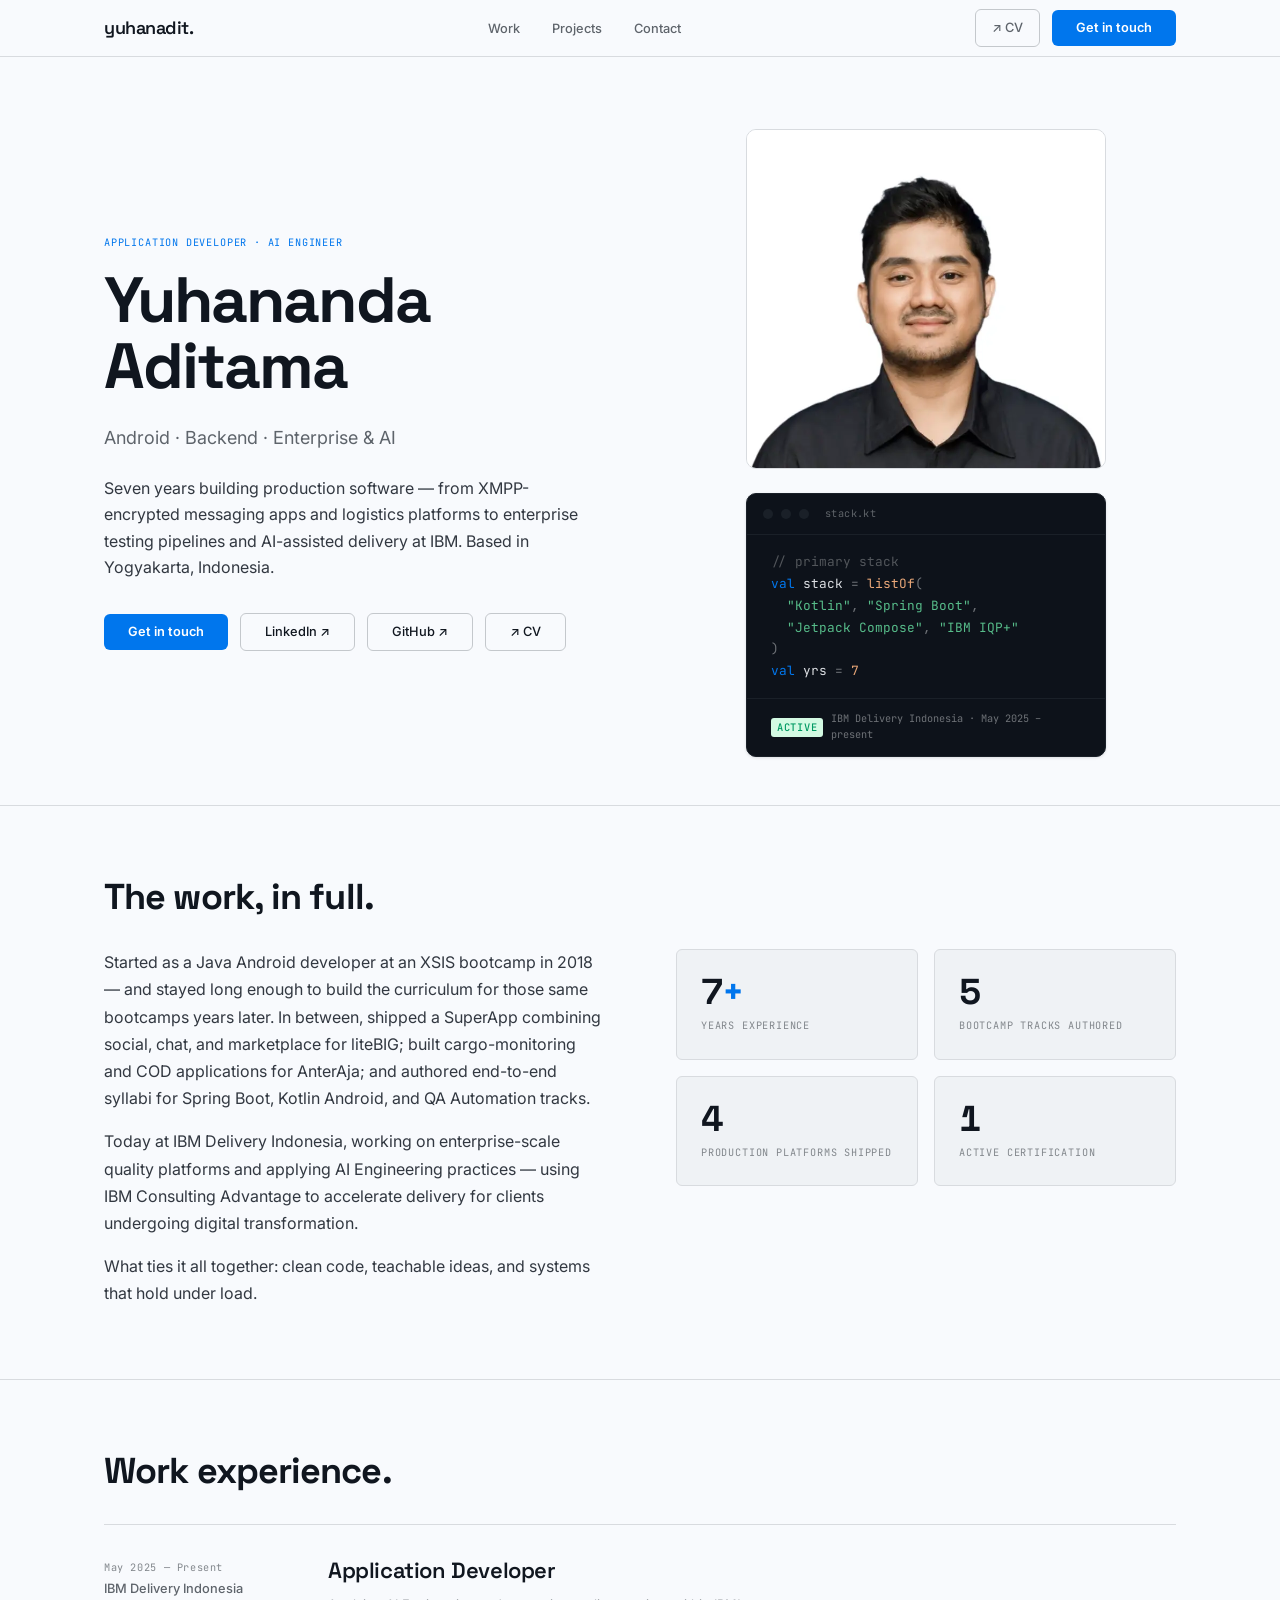
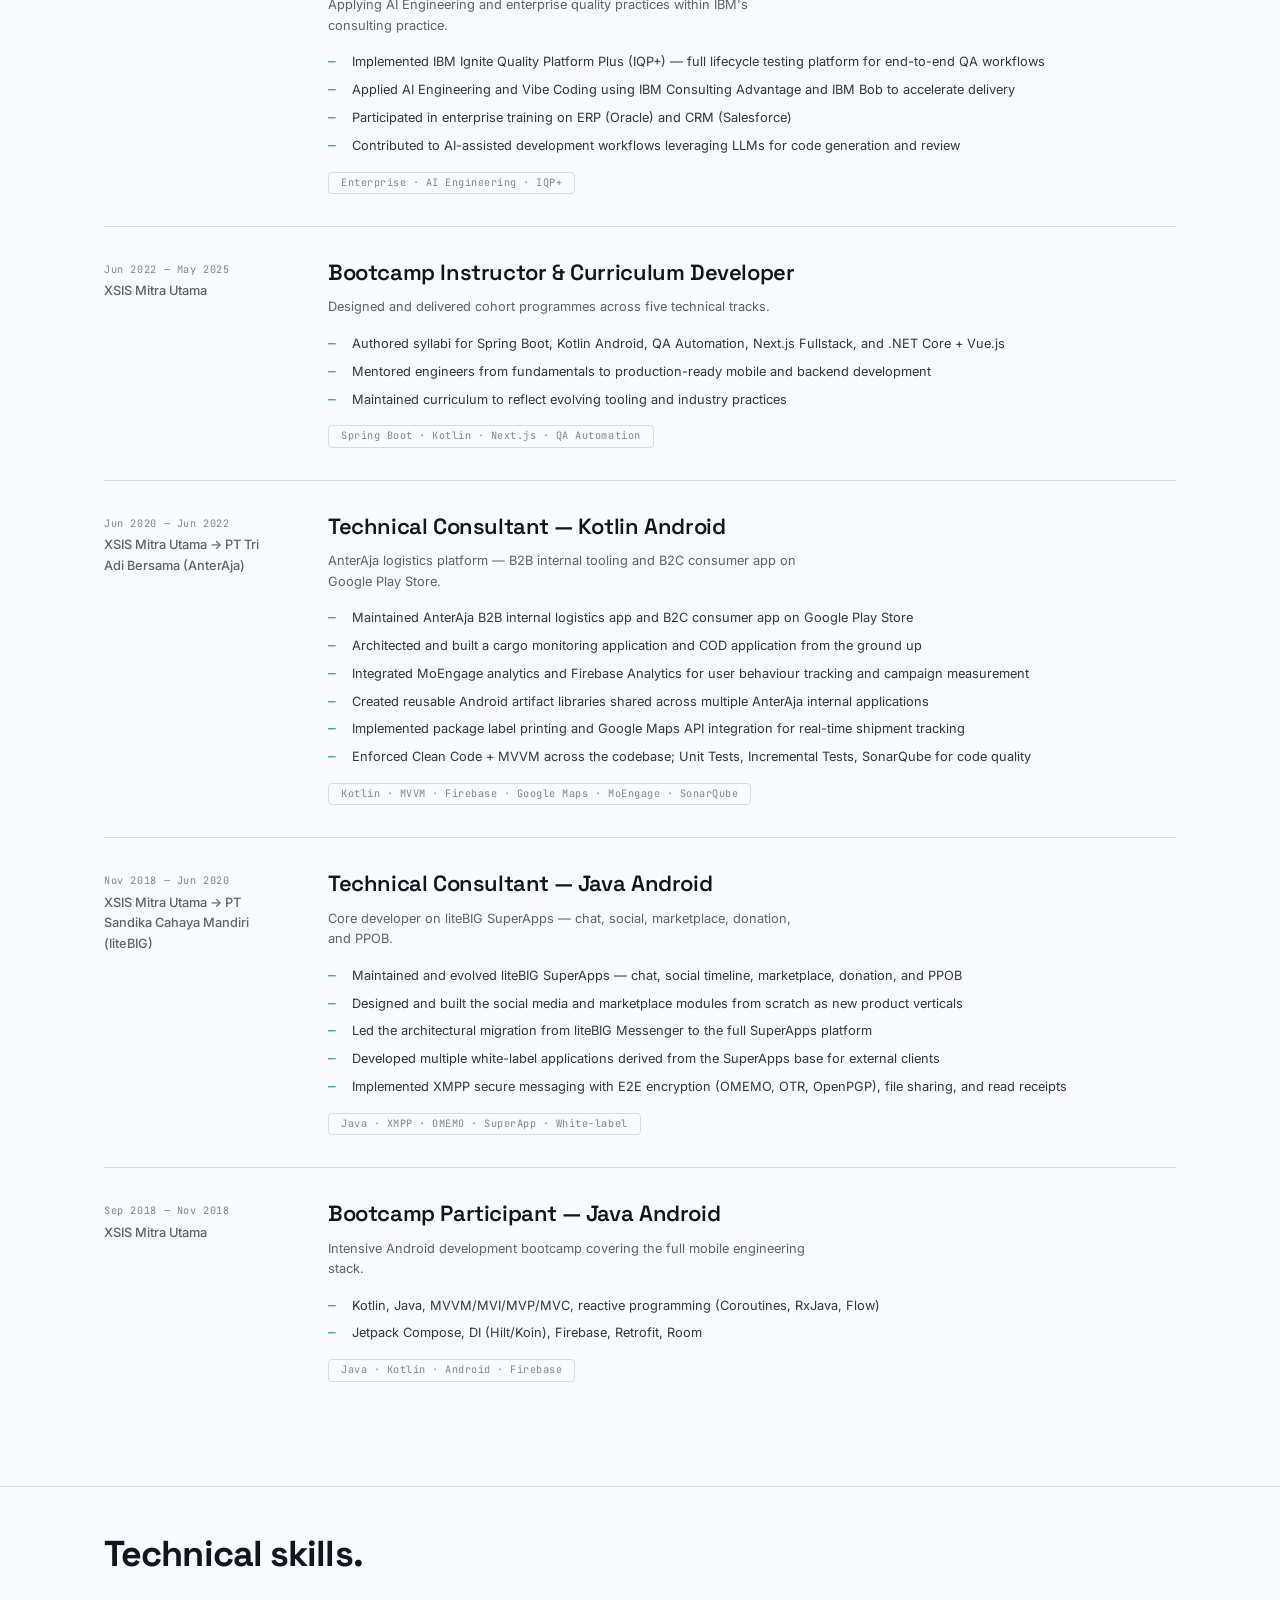
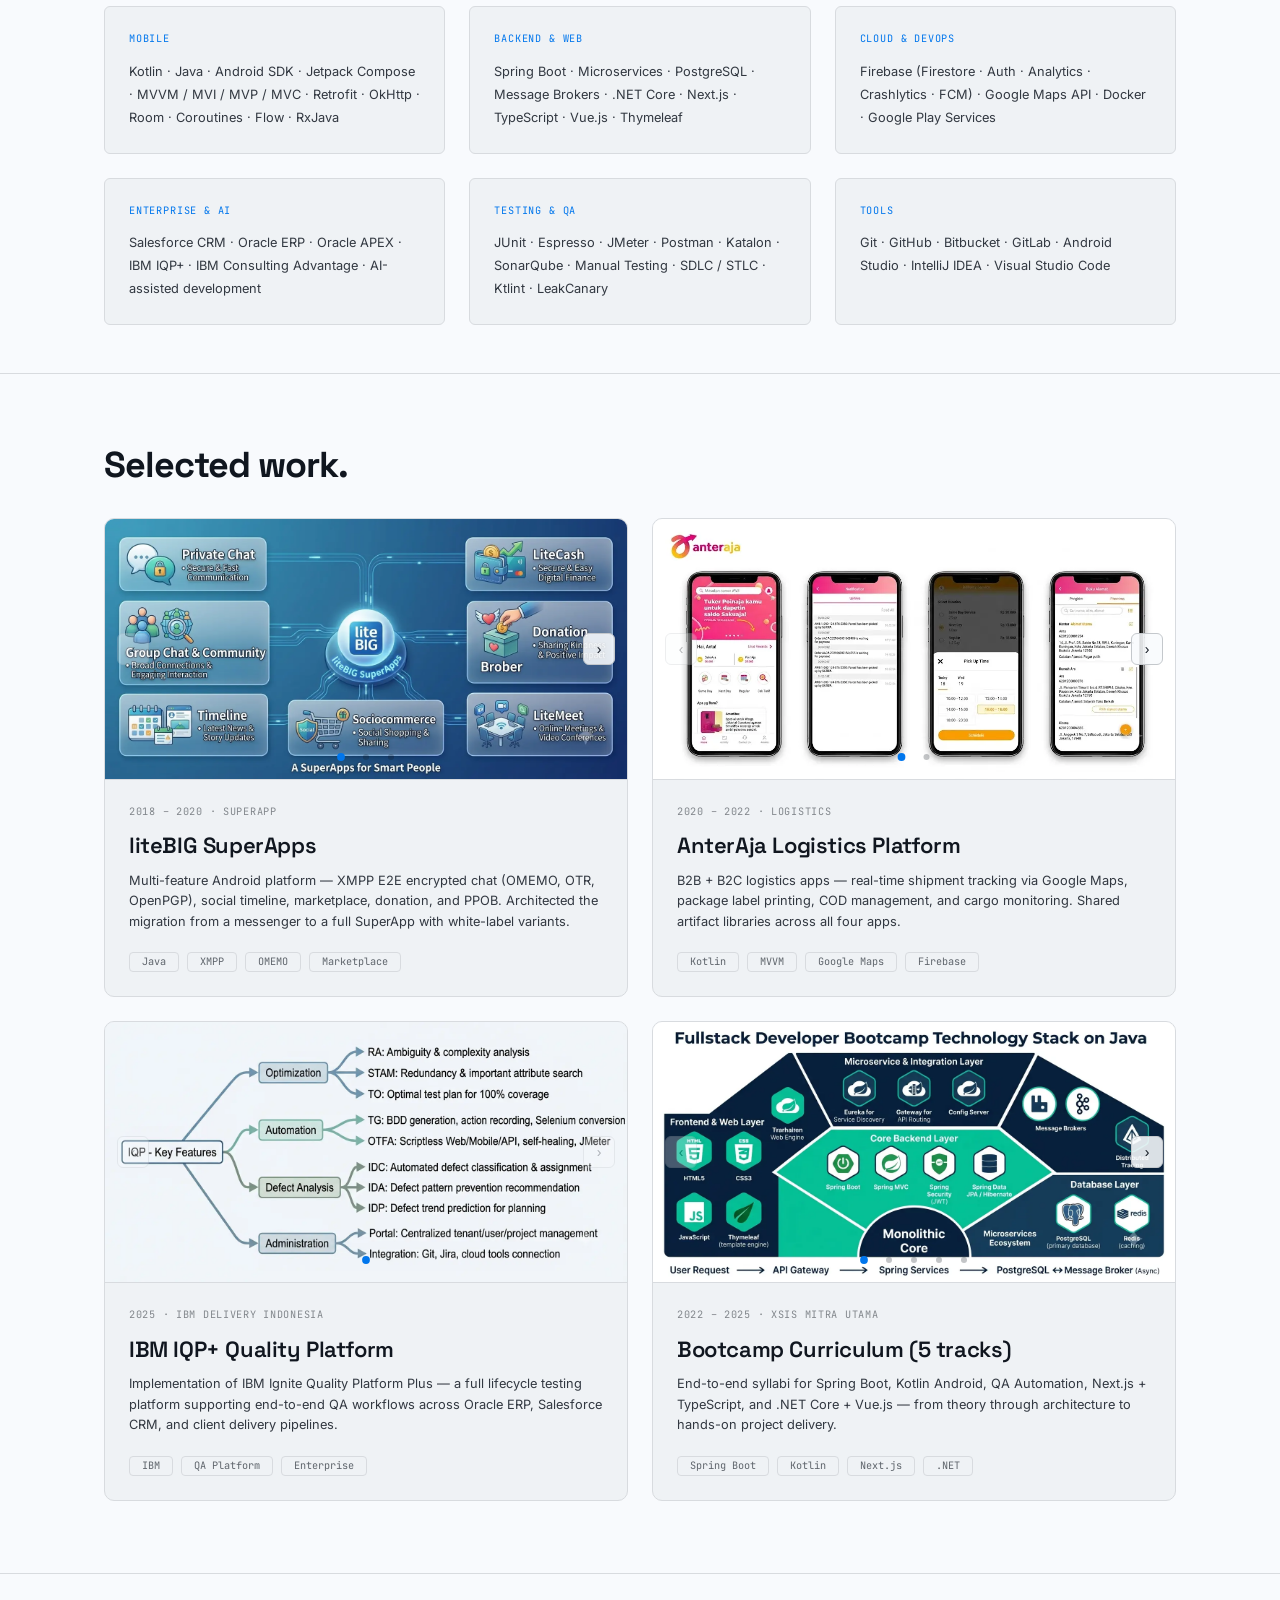
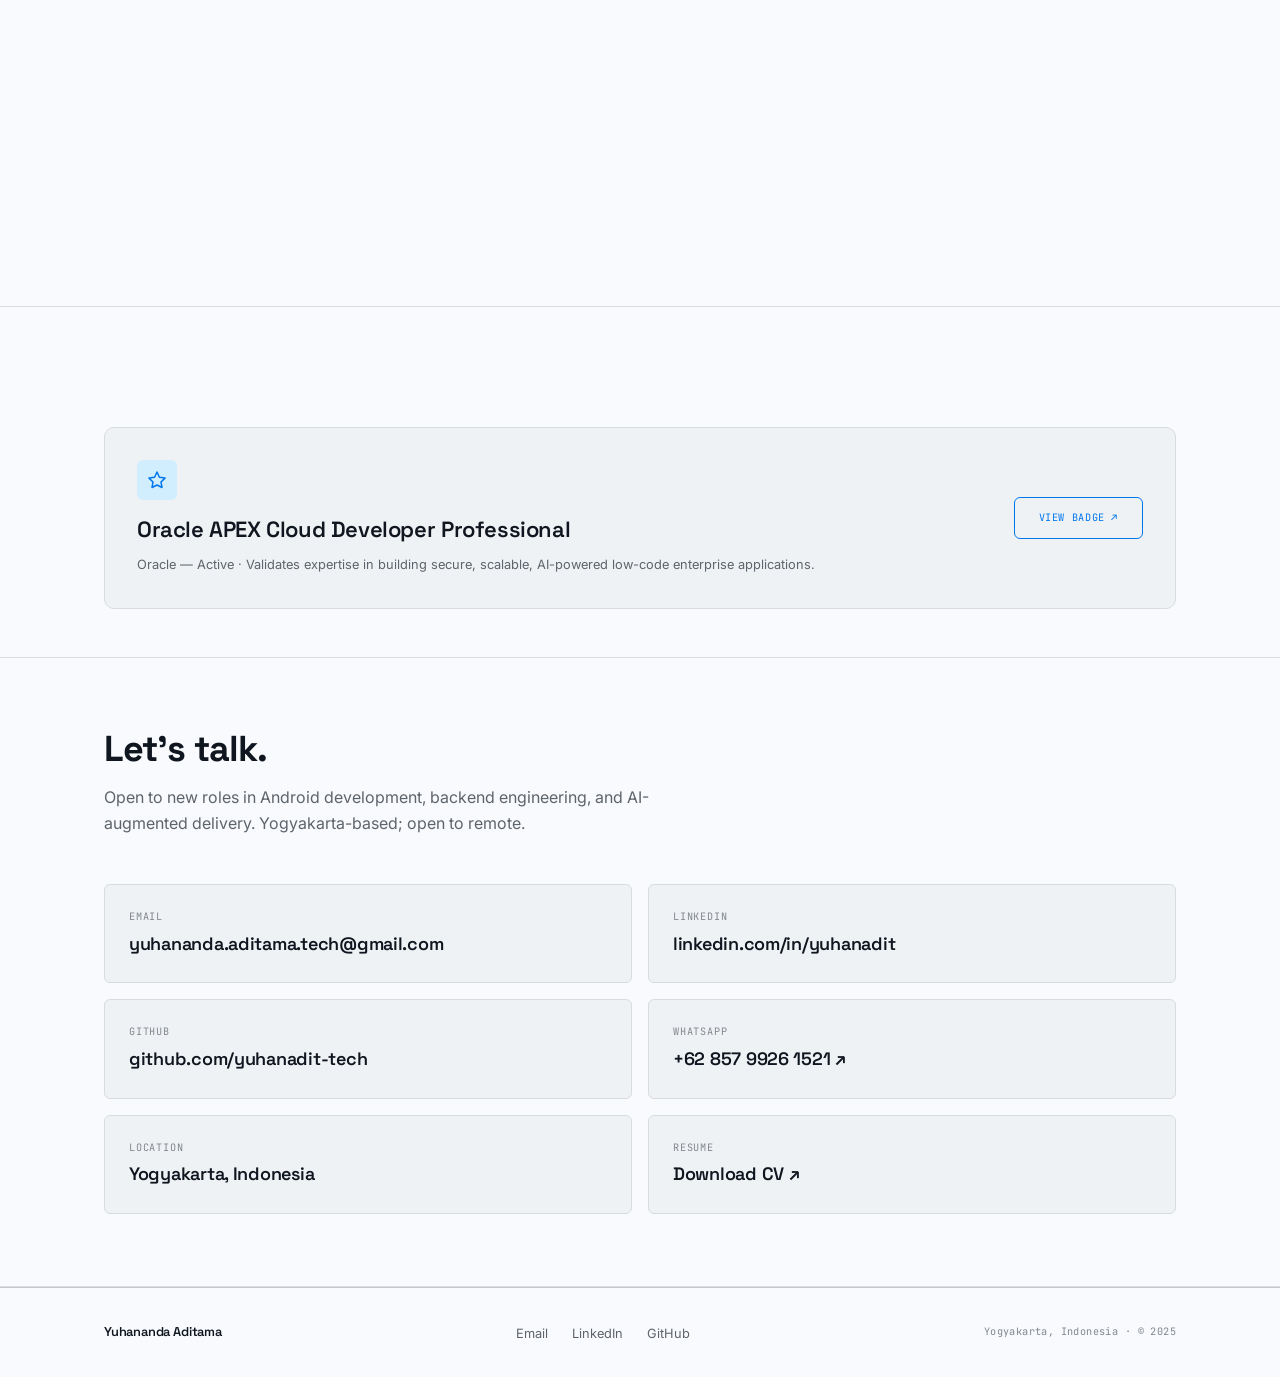
==== index.html @ 1796c256 "fix: restore WebP image refs lost in rebase, fix carousel dots with pseudo-element" ====
<!DOCTYPE html>
<html lang="en">
<head>
  <meta charset="UTF-8">
  <meta name="viewport" content="width=device-width, initial-scale=1, viewport-fit=cover">
  <title>Yuhananda Aditama — Android &amp; Backend Developer | IBM</title>
  <meta name="description" content="Portfolio of Yuhananda Aditama — Android, backend, and AI engineering. 7+ years building production software. Based in Yogyakarta, Indonesia.">
  <link rel="canonical" href="https://yuhananda.dev/">

  <!-- Favicon -->
  <link rel="icon" type="image/x-icon" href="assets/favicon.ico">

  <!-- Open Graph -->
  <meta property="og:type"        content="website">
  <meta property="og:url"         content="https://yuhananda.dev/">
  <meta property="og:title"       content="Yuhananda Aditama — Android &amp; Backend Developer">
  <meta property="og:description" content="7+ years building production Android apps, backend systems, and enterprise quality platforms. Currently at IBM Delivery Indonesia.">
  <meta property="og:image"       content="https://yuhananda.dev/assets/photo.jpg">
  <meta property="og:locale"      content="en_US">

  <!-- Twitter Card -->
  <meta name="twitter:card"        content="summary_large_image">
  <meta name="twitter:title"       content="Yuhananda Aditama — Android &amp; Backend Developer">
  <meta name="twitter:description" content="7+ years building production Android apps, backend systems, and enterprise quality platforms. Currently at IBM Delivery Indonesia.">
  <meta name="twitter:image"       content="https://yuhananda.dev/assets/photo.jpg">

  <!-- JSON-LD structured data — Person schema -->
  <script type="application/ld+json">
  {
    "@context": "https://schema.org",
    "@type": "Person",
    "name": "Yuhananda Aditama",
    "url": "https://yuhananda.dev",
    "image": "https://yuhananda.dev/assets/photo.jpg",
    "jobTitle": "Application Developer",
    "description": "Android, backend, and AI engineer with 7+ years of experience. Currently at IBM Delivery Indonesia.",
    "worksFor": {
      "@type": "Organization",
      "name": "IBM Delivery Indonesia",
      "url": "https://www.ibm.com"
    },
    "alumniOf": {
      "@type": "CollegeOrUniversity",
      "name": "Yogyakarta State University"
    },
    "address": {
      "@type": "PostalAddress",
      "addressLocality": "Yogyakarta",
      "addressCountry": "ID"
    },
    "sameAs": [
      "https://linkedin.com/in/yuhanadit",
      "https://github.com/yuhanadit-tech"
    ],
    "knowsAbout": [
      "Android Development",
      "Kotlin",
      "Java",
      "Spring Boot",
      "Backend Engineering",
      "AI Engineering",
      "IBM IQP+"
    ]
  }
  </script>

  <!-- Fonts: Space Grotesk · Inter · JetBrains Mono -->
  <link rel="preconnect" href="https://fonts.googleapis.com">
  <link rel="preconnect" href="https://fonts.gstatic.com" crossorigin>
  <link href="https://fonts.googleapis.com/css2?family=Space+Grotesk:wght@400;500;600;700&family=Inter:wght@400;500;600&family=JetBrains+Mono:wght@400;500&display=swap" rel="stylesheet">

  <!-- Tokens -->
  <link rel="stylesheet" href="tokens.css">

  <style>
    /* Hallmark · genre: modern-minimal · macrostructure: Split Studio · theme: Cobalt */

    /* ─── Reset ──────────────────────────────────────────────────── */
    *, *::before, *::after { box-sizing: border-box; margin: 0; padding: 0; }
    html { overflow-x: clip; scroll-behavior: smooth; font-size: 16px; }
    body {
      overflow-x: clip;
      background: var(--color-paper);
      color: var(--color-ink-2);
      font-family: var(--font-body);
      font-weight: 400;
      font-size: var(--text-base);
      line-height: 1.6;
      -webkit-font-smoothing: antialiased;
    }

    /* ─── Reveal animation ───────────────────────────────────────── */
    .reveal {
      opacity: 0;
      transform: translateY(10px);
      transition: opacity var(--dur-reveal) var(--ease-out),
                  transform var(--dur-reveal) var(--ease-out);
    }
    .reveal.is-in { opacity: 1; transform: none; }
    @media (prefers-reduced-motion: reduce) {
      .reveal { opacity: 1; transform: none; transition: none; }
    }

    /* ─── Layout ─────────────────────────────────────────────────── */
    .container {
      max-width: 72rem;
      margin-inline: auto;
      padding-inline: clamp(1rem, 4vw, 2.5rem);
    }

    /* ─── NAV — N1b canonical SaaS bar ──────────────────────────── */
    header[role="banner"] {
      position: sticky;
      top: 0;
      z-index: var(--z-sticky);
    }
    .nav {
      background: oklch(98.5% 0.004 250 / 0.92);
      backdrop-filter: blur(12px);
      border-bottom: var(--rule);
      transition: box-shadow var(--dur-short) var(--ease-out);
    }
    .nav.is-scrolled {
      box-shadow: 0 1px 12px oklch(20% 0.018 258 / 0.08);
    }
    .nav__inner {
      display: flex;
      align-items: center;
      justify-content: space-between;
      gap: var(--space-xl);
      height: 56px;
    }
    .nav__wordmark {
      font-family: var(--font-display);
      font-weight: 600;
      font-size: var(--text-md);
      letter-spacing: -0.025em;
      color: var(--color-ink);
      text-decoration: none;
      white-space: nowrap;
      flex-shrink: 0;
    }
    .nav__wordmark:focus-visible { outline: 2px solid var(--color-focus); outline-offset: 3px; border-radius: var(--radius-sm); }
    .nav__links {
      display: none;
      list-style: none;
      gap: var(--space-xl);
      align-items: center;
      flex: 1;
      justify-content: center;
    }
    @media (min-width: 56rem) { .nav__links { display: flex; } }
    /* Mobile menu open state */
    .nav__links.is-open {
      display: flex;
      flex-direction: column;
      position: absolute;
      top: 56px;
      left: 0;
      right: 0;
      background: oklch(98.5% 0.004 250 / 0.98);
      backdrop-filter: blur(12px);
      border-bottom: var(--rule-strong);
      padding: var(--space-lg) clamp(1rem, 4vw, 2.5rem);
      gap: var(--space-md);
      z-index: var(--z-dropdown);
    }
    @media (min-width: 56rem) { .nav__links.is-open { display: flex; flex-direction: row; position: static; border-bottom: none; padding: 0; background: none; backdrop-filter: none; } }
    .nav__link {
      font-family: var(--font-body);
      font-size: var(--text-sm);
      font-weight: 500;
      color: var(--color-neutral);
      text-decoration: none;
      white-space: nowrap;
      transition: color var(--dur-micro) var(--ease-out);
    }
    .nav__link:hover { color: var(--color-ink); }
    .nav__link:focus-visible { outline: 2px solid var(--color-focus); outline-offset: 3px; border-radius: var(--radius-sm); }
    .nav__actions { display: flex; align-items: center; gap: var(--space-sm); flex-shrink: 0; }
    /* Hamburger button */
    .nav__hamburger {
      display: flex;
      flex-direction: column;
      justify-content: center;
      gap: 5px;
      width: 36px;
      height: 36px;
      padding: 6px;
      background: none;
      border: none;
      cursor: pointer;
      border-radius: var(--radius-md);
      flex-shrink: 0;
      transition: background var(--dur-micro) var(--ease-out);
    }
    .nav__hamburger:hover { background: var(--color-paper-2); }
    .nav__hamburger:focus-visible { outline: 2px solid var(--color-focus); outline-offset: 2px; border-radius: var(--radius-md); }
    @media (min-width: 56rem) { .nav__hamburger { display: none; } }
    .nav__hamburger-line {
      display: block;
      width: 100%;
      height: 1.5px;
      background: var(--color-ink);
      border-radius: 2px;
      transition: transform var(--dur-short) var(--ease-in-out), opacity var(--dur-short) var(--ease-in-out);
      transform-origin: center;
    }
    .nav__hamburger[aria-expanded="true"] .nav__hamburger-line:nth-child(1) { transform: translateY(6.5px) rotate(45deg); }
    .nav__hamburger[aria-expanded="true"] .nav__hamburger-line:nth-child(2) { opacity: 0; }
    .nav__hamburger[aria-expanded="true"] .nav__hamburger-line:nth-child(3) { transform: translateY(-6.5px) rotate(-45deg); }
    .btn-nav-cv {
      font-family: var(--font-body);
      font-size: var(--text-sm);
      font-weight: 500;
      color: var(--color-neutral);
      text-decoration: none;
      white-space: nowrap;
      padding: var(--space-xs) var(--space-md);
      border: var(--rule-strong);
      border-radius: var(--radius-md);
      transition: color var(--dur-micro) var(--ease-out), border-color var(--dur-micro) var(--ease-out);
      display: none;
    }
    @media (min-width: 56rem) { .btn-nav-cv { display: inline-flex; align-items: center; gap: 4px; } }
    .btn-nav-cv:hover { color: var(--color-ink); border-color: var(--color-ink); }
    .btn-nav-cv:focus-visible { outline: 2px solid var(--color-focus); outline-offset: 3px; }
    .btn-primary {
      font-family: var(--font-body);
      font-size: var(--text-sm);
      font-weight: 600;
      color: var(--color-accent-ink);
      background: var(--color-accent);
      border: none;
      border-radius: var(--radius-md);
      padding: var(--space-xs) var(--space-lg);
      text-decoration: none;
      white-space: nowrap;
      display: inline-flex;
      align-items: center;
      transition: opacity var(--dur-micro) var(--ease-out), transform var(--dur-micro) var(--ease-out);
    }
    .btn-primary:hover { opacity: 0.88; transform: translateY(-1px); }
    .btn-primary:active { transform: translateY(0); }
    .btn-primary:focus-visible { outline: 2px solid var(--color-focus); outline-offset: 3px; }

    /* ─── HERO — Split Studio (photo left · code card right) ────── */
    .hero {
      padding-block: var(--space-3xl) var(--space-2xl);
      border-bottom: var(--rule);
    }
    .hero__grid {
      display: grid;
      grid-template-columns: 1fr;
      gap: var(--space-2xl);
      align-items: center;
    }
    @media (min-width: 60rem) {
      .hero__grid { grid-template-columns: 1fr 1fr; gap: var(--space-3xl); }
    }

    /* Left: identity */
    .hero__eyebrow {
      font-family: var(--font-mono);
      font-size: var(--text-xs);
      font-weight: 400;
      letter-spacing: 0.08em;
      text-transform: uppercase;
      color: var(--color-accent);
      margin-bottom: var(--space-md);
    }
    .hero__name {
      font-family: var(--font-display);
      font-weight: 700;
      font-size: var(--text-display);
      line-height: 1.04;
      letter-spacing: -0.03em;
      color: var(--color-ink);
      margin-bottom: var(--space-lg);
      overflow-wrap: anywhere;
      min-width: 0;
    }
    .hero__title {
      font-size: var(--text-md);
      font-weight: 400;
      color: var(--color-neutral);
      margin-bottom: var(--space-lg);
      line-height: 1.5;
    }
    .hero__lede {
      font-size: var(--text-base);
      line-height: 1.65;
      color: var(--color-ink-2);
      max-width: 52ch;
      margin-bottom: var(--space-xl);
    }
    .hero__ctas {
      display: flex;
      flex-wrap: wrap;
      gap: var(--space-sm);
      align-items: center;
    }
    .btn-outline-hero {
      font-family: var(--font-body);
      font-size: var(--text-sm);
      font-weight: 500;
      color: var(--color-ink);
      border: var(--rule-strong);
      border-radius: var(--radius-md);
      padding: var(--space-xs) var(--space-lg);
      text-decoration: none;
      white-space: nowrap;
      transition: border-color var(--dur-micro) var(--ease-out), color var(--dur-micro) var(--ease-out), transform var(--dur-micro) var(--ease-out);
    }
    .btn-outline-hero:hover { border-color: var(--color-ink); transform: translateY(-1px); }
    .btn-outline-hero:active { transform: translateY(0); }
    .btn-outline-hero:focus-visible { outline: 2px solid var(--color-focus); outline-offset: 3px; }
    .btn-cv-hero {
      font-family: var(--font-body);
      font-size: var(--text-sm);
      font-weight: 500;
      color: var(--color-ink);
      border: var(--rule-strong);
      border-radius: var(--radius-md);
      padding: var(--space-xs) var(--space-lg);
      text-decoration: none;
      white-space: nowrap;
      transition: border-color var(--dur-micro) var(--ease-out), color var(--dur-micro) var(--ease-out), transform var(--dur-micro) var(--ease-out);
    }
    .btn-cv-hero:hover { border-color: var(--color-ink); transform: translateY(-1px); }
    .btn-cv-hero:active { transform: translateY(0); }
    .btn-cv-hero:focus-visible { outline: 2px solid var(--color-focus); outline-offset: 3px; }

    /* Right: photo + code card stacked — constrained column */
    .hero__right {
      display: flex;
      flex-direction: column;
      gap: var(--space-lg);
      align-items: stretch;
      max-width: 360px;
      width: 100%;
      margin-inline: auto;
    }
    .hero__photo-wrap { position: relative; width: 100%; }
    .hero__photo {
      width: 100%;
      max-height: 340px;
      aspect-ratio: 3 / 4;
      object-fit: cover;
      object-position: center top;
      display: block;
      border-radius: var(--radius-lg);
      border: var(--rule);
      filter: grayscale(5%);
    }
    @media (max-width: 59.9rem) {
      .hero__right { max-width: 100%; align-items: center; }
      .hero__photo-wrap { width: auto; }
      .hero__photo {
        width: 160px;
        height: 160px;
        max-height: none;
        aspect-ratio: 1 / 1;
        border-radius: 50%;
        object-fit: cover;
        object-position: center top;
        flex-shrink: 0;
      }
    }

    /* Code card — pure HTML/CSS, no fake screenshots */
    .code-card {
      background: var(--color-graphite);
      border: 1px solid var(--color-graphite-2);
      border-radius: var(--radius-lg);
      overflow: hidden;
      font-family: var(--font-mono);
      font-size: var(--text-sm);
      box-shadow: 0 1px 3px oklch(18% 0.018 260 / 0.12);
    }
    .code-card__bar {
      display: flex;
      align-items: center;
      gap: var(--space-xs);
      padding: var(--space-sm) var(--space-md);
      border-bottom: 1px solid var(--color-graphite-2);
    }
    .code-card__dot {
      width: 10px; height: 10px;
      border-radius: 50%;
      background: var(--color-graphite-2);
    }
    .code-card__filename {
      font-size: var(--text-xs);
      color: oklch(50% 0.010 254);
      letter-spacing: 0.04em;
      margin-left: var(--space-xs);
    }
    .code-card__body { padding: var(--space-md) var(--space-lg); line-height: 1.7; }
    .tok-comment { color: oklch(45% 0.010 254); }
    .tok-key     { color: var(--color-accent); }
    .tok-str     { color: oklch(72% 0.12 160); }
    .tok-fn      { color: oklch(78% 0.10 56); }
    .tok-muted   { color: oklch(55% 0.010 254); }
    .tok-white   { color: oklch(90% 0.006 252); }
    .code-card__status {
      display: flex;
      align-items: center;
      gap: var(--space-xs);
      padding: var(--space-sm) var(--space-lg);
      border-top: 1px solid var(--color-graphite-2);
    }
    .status-chip {
      font-family: var(--font-mono);
      font-size: 0.65rem;
      font-weight: 500;
      letter-spacing: 0.07em;
      color: var(--color-ok);
      background: var(--color-ok-bg);
      border-radius: 3px;
      padding: 1px 6px;
      text-transform: uppercase;
    }
    .status-msg { font-size: var(--text-xs); color: oklch(55% 0.010 254); }

    /* ─── SECTIONS ───────────────────────────────────────────────── */
    .section {
      padding-block: var(--space-3xl);
      border-bottom: var(--rule);
    }
    .section--tight { padding-block: var(--space-2xl); }
    .section__head {
      font-family: var(--font-display);
      font-size: var(--text-display-s);
      font-weight: 700;
      font-style: normal;
      line-height: 1.1;
      letter-spacing: -0.025em;
      color: var(--color-ink);
      margin-bottom: var(--space-xl);
      overflow-wrap: anywhere;
      min-width: 0;
    }
    .section__sub {
      font-size: var(--text-base);
      color: var(--color-neutral);
      line-height: 1.6;
      max-width: 58ch;
      margin-bottom: var(--space-2xl);
      margin-top: calc(-1 * var(--space-md));
    }

    /* ─── ABOUT ──────────────────────────────────────────────────── */
    .about__grid {
      display: grid;
      grid-template-columns: 1fr;
      gap: var(--space-2xl);
    }
    @media (min-width: 60rem) { .about__grid { grid-template-columns: 1fr 1fr; gap: var(--space-3xl); } }
    .about__body {
      font-size: var(--text-base);
      line-height: 1.7;
      color: var(--color-ink-2);
      max-width: 60ch;
    }
    .about__body p + p { margin-top: var(--space-md); }
    .about__stats {
      display: grid;
      grid-template-columns: 1fr 1fr;
      gap: var(--space-md);
      align-content: start;
    }
    .stat-box {
      padding: var(--space-lg);
      border: var(--rule);
      border-radius: var(--radius-md);
      background: var(--color-paper-2);
    }
    .stat-box__num {
      font-family: var(--font-display);
      font-size: var(--text-2xl);
      font-weight: 700;
      letter-spacing: -0.03em;
      color: var(--color-ink);
      line-height: 1;
      margin-bottom: var(--space-xs);
      font-variant-numeric: tabular-nums;
    }
    .stat-box__num span { color: var(--color-accent); }
    .stat-box__label {
      font-family: var(--font-mono);
      font-size: var(--text-xs);
      text-transform: uppercase;
      letter-spacing: 0.08em;
      color: var(--color-muted);
    }

    /* ─── EXPERIENCE ─────────────────────────────────────────────── */
    .timeline { list-style: none; }
    .timeline__item {
      display: grid;
      grid-template-columns: 1fr;
      gap: var(--space-xs);
      padding-block: var(--space-xl);
      border-top: var(--rule);
    }
    @media (min-width: 60rem) {
      .timeline__item { grid-template-columns: 11rem 1fr; gap: var(--space-2xl); align-items: start; }
    }
    .timeline__meta { padding-top: 3px; }
    .timeline__period {
      font-family: var(--font-mono);
      font-size: var(--text-xs);
      letter-spacing: 0.06em;
      color: var(--color-muted);
      font-variant-numeric: tabular-nums;
      line-height: 1.5;
    }
    .timeline__company {
      font-size: var(--text-sm);
      font-weight: 500;
      color: var(--color-neutral);
      margin-top: var(--space-2xs);
    }
    .timeline__role {
      font-family: var(--font-display);
      font-size: var(--text-lg);
      font-weight: 600;
      letter-spacing: -0.018em;
      color: var(--color-ink);
      margin-bottom: var(--space-sm);
      line-height: 1.2;
    }
    .timeline__desc {
      font-size: var(--text-sm);
      color: var(--color-neutral);
      line-height: 1.6;
      margin-bottom: var(--space-md);
      max-width: 60ch;
    }
    .timeline__bullets { list-style: none; display: flex; flex-direction: column; gap: var(--space-xs); }
    .timeline__bullets li {
      font-size: var(--text-sm);
      color: var(--color-ink-2);
      padding-left: var(--space-lg);
      position: relative;
      line-height: 1.55;
    }
    .timeline__bullets li::before {
      content: "—";
      position: absolute;
      left: 0;
      color: var(--color-accent);
      font-family: var(--font-mono);
    }
    .timeline__tag {
      display: inline-block;
      font-family: var(--font-mono);
      font-size: var(--text-xs);
      letter-spacing: 0.05em;
      color: var(--color-muted);
      border: var(--rule);
      border-radius: var(--radius-sm);
      padding: 2px var(--space-sm);
      margin-top: var(--space-md);
    }
    /* ─── SKILLS ─────────────────────────────────────────────────── */
    .skills-grid {
      display: grid;
      grid-template-columns: 1fr;
      gap: var(--space-lg);
    }
    @media (min-width: 44rem) { .skills-grid { grid-template-columns: 1fr 1fr; } }
    @media (min-width: 80rem) { .skills-grid { grid-template-columns: 1fr 1fr 1fr; } }
    .skill-card {
      border: var(--rule);
      border-radius: var(--radius-md);
      padding: var(--space-lg);
      background: var(--color-paper-2);
    }
    .skill-card__label {
      font-family: var(--font-mono);
      font-size: var(--text-xs);
      text-transform: uppercase;
      letter-spacing: 0.08em;
      color: var(--color-accent);
      margin-bottom: var(--space-sm);
    }
    .skill-card__list {
      font-size: var(--text-sm);
      line-height: 1.8;
      color: var(--color-ink-2);
    }

    /* ─── PROJECTS ───────────────────────────────────────────────── */
    .project-grid {
      display: grid;
      grid-template-columns: 1fr;
      gap: var(--space-lg);
    }
    @media (min-width: 60rem) { .project-grid { grid-template-columns: 1fr 1fr; } }
    .project-card {
      border: var(--rule);
      border-radius: var(--radius-lg);
      overflow: hidden;
      background: var(--color-paper-2);
      display: flex;
      flex-direction: column;
      transition: border-color var(--dur-short) var(--ease-out),
                  transform var(--dur-short) var(--ease-out),
                  box-shadow var(--dur-short) var(--ease-out);
    }
    @media (hover: hover) and (pointer: fine) {
      .project-card:hover {
        border-color: var(--color-accent);
        transform: translateY(-3px);
        box-shadow: 0 8px 24px oklch(58% 0.20 256 / 0.08);
      }
    }
    /* ─── CAROUSEL ───────────────────────────────────────────────── */
    .carousel {
      position: relative;
      width: 100%;
      aspect-ratio: 16 / 8;
      overflow: hidden;
      background: var(--color-paper-3);
      border-bottom: var(--rule);
    }
    .carousel__track {
      display: flex;
      height: 100%;
      transition: transform 320ms var(--ease-in-out);
    }
    .carousel__track img {
      flex: 0 0 100%;
      width: 100%;
      height: 100%;
      object-fit: cover;
      object-position: center top;
      display: block;
      cursor: zoom-in;
      user-select: none;
      -webkit-user-drag: none;
    }
    .carousel__btn {
      position: absolute;
      top: 50%;
      transform: translateY(-50%);
      z-index: 2;
      background: oklch(98.5% 0.004 250 / 0.88);
      border: var(--rule-strong);
      border-radius: var(--radius-md);
      width: 32px;
      height: 32px;
      display: flex;
      align-items: center;
      justify-content: center;
      cursor: pointer;
      font-size: 14px;
      color: var(--color-ink);
      transition: background var(--dur-micro) var(--ease-out),
                  opacity var(--dur-micro) var(--ease-out);
      padding: 0;
    }
    .carousel__btn:hover { background: var(--color-paper); }
    .carousel__btn:focus-visible { outline: 2px solid var(--color-focus); outline-offset: 2px; }
    .carousel__btn--prev { left: var(--space-sm); }
    .carousel__btn--next { right: var(--space-sm); }
    .carousel__btn[disabled] { opacity: 0.3; pointer-events: none; }
    .carousel__dots {
      position: absolute;
      bottom: var(--space-sm);
      left: 50%;
      transform: translateX(-50%);
      display: flex;
      gap: 5px;
      z-index: 2;
    }
    .carousel__dot {
      width: 20px;
      height: 20px;
      border-radius: 50%;
      background: none;
      border: none;
      padding: 0;
      cursor: pointer;
      display: flex;
      align-items: center;
      justify-content: center;
      flex-shrink: 0;
    }
    .carousel__dot::before {
      content: "";
      display: block;
      width: 6px;
      height: 6px;
      border-radius: 50%;
      background: oklch(20% 0.020 258 / 0.25);
      transition: background var(--dur-micro) var(--ease-out),
                  transform var(--dur-micro) var(--ease-out);
    }
    .carousel__dot.is-active::before {
      background: var(--color-accent);
      transform: scale(1.3);
    }
    .carousel__dot:focus-visible { outline: 2px solid var(--color-focus); outline-offset: 2px; border-radius: var(--radius-sm); }

    /* ─── LIGHTBOX ───────────────────────────────────────────────── */
    .lightbox {
      display: none;
      position: fixed;
      inset: 0;
      z-index: var(--z-modal);
      background: oklch(10% 0.010 258 / 0.92);
      align-items: center;
      justify-content: center;
      padding: var(--space-xl);
    }
    .lightbox.is-open { display: flex; }
    .lightbox__img {
      max-width: 100%;
      max-height: 90vh;
      border-radius: var(--radius-lg);
      border: var(--rule);
      object-fit: contain;
      display: block;
    }
    .lightbox__close {
      position: absolute;
      top: var(--space-lg);
      right: var(--space-lg);
      background: oklch(98.5% 0.004 250 / 0.12);
      border: 1px solid oklch(100% 0 0 / 0.15);
      border-radius: var(--radius-md);
      color: oklch(95% 0.004 250);
      font-size: var(--text-lg);
      width: 40px;
      height: 40px;
      display: flex;
      align-items: center;
      justify-content: center;
      cursor: pointer;
      transition: background var(--dur-micro) var(--ease-out);
      padding: 0;
    }
    .lightbox__close:hover { background: oklch(98.5% 0.004 250 / 0.22); }
    .lightbox__close:focus-visible { outline: 2px solid var(--color-focus); outline-offset: 3px; }
    .project-card__body { padding: var(--space-lg); display: flex; flex-direction: column; gap: var(--space-sm); flex: 1; }
    .project-card__meta {
      font-family: var(--font-mono);
      font-size: var(--text-xs);
      text-transform: uppercase;
      letter-spacing: 0.07em;
      color: var(--color-muted);
    }
    .project-card__name {
      font-family: var(--font-display);
      font-size: var(--text-lg);
      font-weight: 600;
      letter-spacing: -0.018em;
      color: var(--color-ink);
      line-height: 1.2;
    }
    .project-card__desc {
      font-size: var(--text-sm);
      line-height: 1.6;
      color: var(--color-ink-2);
      flex: 1;
    }
    .project-card__tags { display: flex; flex-wrap: wrap; gap: var(--space-xs); padding-top: var(--space-xs); }
    .tag {
      font-family: var(--font-mono);
      font-size: var(--text-xs);
      color: var(--color-neutral);
      border: var(--rule);
      border-radius: var(--radius-sm);
      padding: 1px var(--space-sm);
      white-space: nowrap;
    }

    /* ─── CERTIFICATION ──────────────────────────────────────────── */
    .cert-card {
      display: grid;
      grid-template-columns: 1fr;
      gap: var(--space-lg);
      padding: var(--space-xl);
      border: var(--rule);
      border-radius: var(--radius-lg);
      background: var(--color-paper-2);
    }
    @media (min-width: 56rem) { .cert-card { grid-template-columns: 1fr auto; align-items: center; } }
    .cert-card__icon {
      width: 40px; height: 40px;
      border-radius: var(--radius-md);
      background: var(--color-accent-light);
      display: flex; align-items: center; justify-content: center;
      margin-bottom: var(--space-sm);
    }
    .cert-card__icon svg { width: 20px; height: 20px; }
    .cert-card__name {
      font-family: var(--font-display);
      font-size: var(--text-lg);
      font-weight: 600;
      letter-spacing: -0.018em;
      color: var(--color-ink);
      margin-bottom: var(--space-xs);
    }
    .cert-card__issuer { font-size: var(--text-sm); color: var(--color-neutral); }
    .cert-card__badge {
      font-family: var(--font-mono);
      font-size: var(--text-xs);
      letter-spacing: 0.06em;
      text-transform: uppercase;
      color: var(--color-accent);
      border: 1px solid var(--color-accent);
      border-radius: var(--radius-md);
      padding: var(--space-sm) var(--space-lg);
      text-decoration: none;
      white-space: nowrap;
      transition: background var(--dur-micro) var(--ease-out), color var(--dur-micro) var(--ease-out);
    }
    .cert-card__badge:hover { background: var(--color-accent); color: var(--color-accent-ink); }
    .cert-card__badge:focus-visible { outline: 2px solid var(--color-focus); outline-offset: 3px; }

    /* ─── CONTACT ────────────────────────────────────────────────── */
    .contact-grid {
      display: grid;
      grid-template-columns: 1fr;
      gap: var(--space-md);
    }
    @media (min-width: 44rem) { .contact-grid { grid-template-columns: 1fr 1fr; } }
    .contact-item {
      display: flex;
      flex-direction: column;
      gap: var(--space-2xs);
      padding: var(--space-lg);
      border: var(--rule);
      border-radius: var(--radius-md);
      background: var(--color-paper-2);
      text-decoration: none;
      transition: border-color var(--dur-micro) var(--ease-out);
    }
    .contact-item:hover { border-color: var(--color-accent); }
    .contact-item:focus-visible { outline: 2px solid var(--color-focus); outline-offset: 3px; }
    .contact-item__label {
      font-family: var(--font-mono);
      font-size: var(--text-xs);
      text-transform: uppercase;
      letter-spacing: 0.08em;
      color: var(--color-muted);
    }
    .contact-item__value {
      font-family: var(--font-display);
      font-size: var(--text-md);
      font-weight: 600;
      letter-spacing: -0.015em;
      color: var(--color-ink);
      overflow-wrap: anywhere;
    }

    /* ─── FOOTER — Ft2 Inline single line ───────────────────────── */
    .footer {
      padding-block: var(--space-xl);
      border-top: var(--rule-strong);
    }
    .footer__inner {
      display: flex;
      flex-wrap: wrap;
      align-items: center;
      justify-content: space-between;
      gap: var(--space-md);
    }
    .footer__name {
      font-family: var(--font-display);
      font-size: var(--text-sm);
      font-weight: 600;
      color: var(--color-ink);
      letter-spacing: -0.015em;
    }
    .footer__meta {
      font-family: var(--font-mono);
      font-size: var(--text-xs);
      color: var(--color-muted);
      letter-spacing: 0.04em;
    }
    .footer__links { display: flex; gap: var(--space-lg); list-style: none; }
    .footer__links a {
      font-size: var(--text-sm);
      color: var(--color-neutral);
      text-decoration: none;
      white-space: nowrap;
      transition: color var(--dur-micro) var(--ease-out);
    }
    .footer__links a:hover { color: var(--color-accent); }
    .footer__links a:focus-visible { outline: 2px solid var(--color-focus); outline-offset: 3px; border-radius: 2px; }

    /* ─── SCROLL TO TOP ──────────────────────────────────────────── */
    .scroll-top {
      position: fixed;
      bottom: var(--space-xl);
      right: var(--space-xl);
      z-index: var(--z-raised);
      width: 40px;
      height: 40px;
      border-radius: var(--radius-md);
      background: var(--color-paper);
      border: var(--rule-strong);
      color: var(--color-ink);
      font-size: 1rem;
      display: flex;
      align-items: center;
      justify-content: center;
      cursor: pointer;
      opacity: 0;
      transform: translateY(8px);
      transition: opacity var(--dur-short) var(--ease-out),
                  transform var(--dur-short) var(--ease-out),
                  background var(--dur-micro) var(--ease-out),
                  border-color var(--dur-micro) var(--ease-out);
      pointer-events: none;
    }
    .scroll-top.is-visible {
      opacity: 1;
      transform: none;
      pointer-events: auto;
    }
    .scroll-top:hover { background: var(--color-paper-2); border-color: var(--color-accent); color: var(--color-accent); }
    .scroll-top:active { transform: translateY(1px); }
    .scroll-top:focus-visible { outline: 2px solid var(--color-focus); outline-offset: 3px; }
    @media (max-width: 44rem) {
      .scroll-top { bottom: var(--space-lg); right: var(--space-lg); }
    }
    @media (prefers-reduced-motion: reduce) {
      .scroll-top { transition: opacity var(--dur-micro) var(--ease-out); }
    }
  </style>
</head>
<body>

  <!-- ─── NAV ─────────────────────────────────────────────────── -->
  <header role="banner">
    <nav class="nav" aria-label="Primary navigation">
      <div class="container">
        <div class="nav__inner">
          <a class="nav__wordmark" href="#top" aria-label="Yuhananda Aditama — home">yuhanadit.</a>
          <ul class="nav__links" id="nav-links" role="list">
            <li><a class="nav__link" href="#work">Work</a></li>
            <li><a class="nav__link" href="#projects">Projects</a></li>
            <li><a class="nav__link" href="#contact">Contact</a></li>
          </ul>
          <div class="nav__actions">
            <a class="btn-nav-cv" href="assets/yuhananda-aditama-cv.pdf" target="_blank" rel="noopener" aria-label="Open CV in new tab">↗ CV</a>
            <a class="btn-primary" href="#contact">Get in touch</a>
            <button class="nav__hamburger" id="nav-hamburger" aria-controls="nav-links" aria-expanded="false" aria-label="Toggle navigation">
              <span class="nav__hamburger-line"></span>
              <span class="nav__hamburger-line"></span>
              <span class="nav__hamburger-line"></span>
            </button>
          </div>
        </div>
      </div>
    </nav>
  </header>

  <main id="top">

    <!-- ─── HERO ─────────────────────────────────────────────── -->
    <section class="hero" aria-labelledby="hero-name">
      <div class="container">
        <div class="hero__grid">

          <!-- Left: identity -->
          <div class="reveal">
            <p class="hero__eyebrow">Application Developer · AI Engineer</p>
            <h1 id="hero-name" class="hero__name">Yuhananda<br>Aditama</h1>
            <p class="hero__title">Android · Backend · Enterprise &amp; AI</p>
            <p class="hero__lede">Seven years building production software — from XMPP-encrypted messaging apps and logistics platforms to enterprise testing pipelines and AI-assisted delivery at IBM. Based in Yogyakarta, Indonesia.</p>
            <div class="hero__ctas">
              <a class="btn-primary" href="#contact">Get in touch</a>
              <a class="btn-outline-hero" href="https://linkedin.com/in/yuhanadit" target="_blank" rel="noopener">LinkedIn ↗</a>
              <a class="btn-outline-hero" href="https://github.com/yuhanadit-tech" target="_blank" rel="noopener">GitHub ↗</a>
              <a class="btn-cv-hero" href="assets/yuhananda-aditama-cv.pdf" target="_blank" rel="noopener" aria-label="Open CV PDF in new tab">↗ CV</a>
            </div>
          </div>

          <!-- Right: photo + code card -->
          <div class="hero__right reveal" style="transition-delay:100ms">
            <div class="hero__photo-wrap">
              <img
                class="hero__photo"
                src="assets/photo.webp"
                alt="Yuhananda Aditama"
                width="380" height="507"
                fetchpriority="high"
              >
            </div>
            <!-- Code card — stack snapshot -->
            <div class="code-card" aria-label="Tech stack snapshot">
              <div class="code-card__bar">
                <span class="code-card__dot"></span>
                <span class="code-card__dot"></span>
                <span class="code-card__dot"></span>
                <span class="code-card__filename">stack.kt</span>
              </div>
              <div class="code-card__body">
                <div><span class="tok-comment">// primary stack</span></div>
                <div><span class="tok-key">val</span> <span class="tok-white">stack</span> <span class="tok-muted">=</span> <span class="tok-fn">listOf</span><span class="tok-muted">(</span></div>
                <div>&nbsp;&nbsp;<span class="tok-str">"Kotlin"</span><span class="tok-muted">,</span> <span class="tok-str">"Spring Boot"</span><span class="tok-muted">,</span></div>
                <div>&nbsp;&nbsp;<span class="tok-str">"Jetpack Compose"</span><span class="tok-muted">,</span> <span class="tok-str">"IBM IQP+"</span></div>
                <div><span class="tok-muted">)</span></div>
                <div><span class="tok-key">val</span> <span class="tok-white">yrs</span> <span class="tok-muted">=</span> <span class="tok-fn">7</span></div>
              </div>
              <div class="code-card__status">
                <span class="status-chip">Active</span>
                <span class="status-msg">IBM Delivery Indonesia · May 2025 – present</span>
              </div>
            </div>
          </div>

        </div>
      </div>
    </section>

    <!-- ─── ABOUT ─────────────────────────────────────────────── -->
    <section class="section" aria-labelledby="about-head">
      <div class="container">
        <h2 id="about-head" class="section__head reveal">The work, in full.</h2>
        <div class="about__grid">
          <div class="about__body reveal">
            <p>Started as a Java Android developer at an XSIS bootcamp in 2018 — and stayed long enough to build the curriculum for those same bootcamps years later. In between, shipped a SuperApp combining social, chat, and marketplace for liteBIG; built cargo-monitoring and COD applications for AnterAja; and authored end-to-end syllabi for Spring Boot, Kotlin Android, and QA Automation tracks.</p>
            <p>Today at IBM Delivery Indonesia, working on enterprise-scale quality platforms and applying AI Engineering practices — using IBM Consulting Advantage to accelerate delivery for clients undergoing digital transformation.</p>
            <p>What ties it all together: clean code, teachable ideas, and systems that hold under load.</p>
          </div>
          <div class="about__stats reveal" style="transition-delay:80ms">
            <div class="stat-box">
              <p class="stat-box__num">7<span>+</span></p>
              <p class="stat-box__label">Years experience</p>
            </div>
            <div class="stat-box">
              <p class="stat-box__num">5</p>
              <p class="stat-box__label">Bootcamp tracks authored</p>
            </div>
            <div class="stat-box">
              <p class="stat-box__num">4</p>
              <p class="stat-box__label">Production platforms shipped</p>
            </div>
            <div class="stat-box">
              <p class="stat-box__num">1</p>
              <p class="stat-box__label">Active certification</p>
            </div>
          </div>
        </div>
      </div>
    </section>

    <!-- ─── EXPERIENCE ────────────────────────────────────────── -->
    <section class="section" id="work" aria-labelledby="exp-head">
      <div class="container">
        <h2 id="exp-head" class="section__head reveal">Work experience.</h2>
        <ol class="timeline" reversed>

          <li class="timeline__item reveal">
            <div class="timeline__meta">
              <p class="timeline__period">May 2025 — Present</p>
              <p class="timeline__company">IBM Delivery Indonesia</p>
            </div>
            <div>
              <h3 class="timeline__role">Application Developer</h3>
              <p class="timeline__desc">Applying AI Engineering and enterprise quality practices within IBM's consulting practice.</p>
              <ul class="timeline__bullets">
                <li>Implemented IBM Ignite Quality Platform Plus (IQP+) — full lifecycle testing platform for end-to-end QA workflows</li>
                <li>Applied AI Engineering and Vibe Coding using IBM Consulting Advantage and IBM Bob to accelerate delivery</li>
                <li>Participated in enterprise training on ERP (Oracle) and CRM (Salesforce)</li>
                <li>Contributed to AI-assisted development workflows leveraging LLMs for code generation and review</li>
              </ul>
              <span class="timeline__tag">Enterprise · AI Engineering · IQP+</span>
            </div>
          </li>

          <li class="timeline__item reveal">
            <div class="timeline__meta">
              <p class="timeline__period">Jun 2022 — May 2025</p>
              <p class="timeline__company">XSIS Mitra Utama</p>
            </div>
            <div>
              <h3 class="timeline__role">Bootcamp Instructor &amp; Curriculum Developer</h3>
              <p class="timeline__desc">Designed and delivered cohort programmes across five technical tracks.</p>
              <ul class="timeline__bullets">
                <li>Authored syllabi for Spring Boot, Kotlin Android, QA Automation, Next.js Fullstack, and .NET Core + Vue.js</li>
                <li>Mentored engineers from fundamentals to production-ready mobile and backend development</li>
                <li>Maintained curriculum to reflect evolving tooling and industry practices</li>
              </ul>
              <span class="timeline__tag">Spring Boot · Kotlin · Next.js · QA Automation</span>
            </div>
          </li>

          <li class="timeline__item reveal">
            <div class="timeline__meta">
              <p class="timeline__period">Jun 2020 — Jun 2022</p>
              <p class="timeline__company">XSIS Mitra Utama → PT Tri Adi Bersama (AnterAja)</p>
            </div>
            <div>
              <h3 class="timeline__role">Technical Consultant — Kotlin Android</h3>
              <p class="timeline__desc">AnterAja logistics platform — B2B internal tooling and B2C consumer app on Google Play Store.</p>
              <ul class="timeline__bullets">
                <li>Maintained AnterAja B2B internal logistics app and B2C consumer app on Google Play Store</li>
                <li>Architected and built a cargo monitoring application and COD application from the ground up</li>
                <li>Integrated MoEngage analytics and Firebase Analytics for user behaviour tracking and campaign measurement</li>
                <li>Created reusable Android artifact libraries shared across multiple AnterAja internal applications</li>
                <li>Implemented package label printing and Google Maps API integration for real-time shipment tracking</li>
                <li>Enforced Clean Code + MVVM across the codebase; Unit Tests, Incremental Tests, SonarQube for code quality</li>
              </ul>
              <span class="timeline__tag">Kotlin · MVVM · Firebase · Google Maps · MoEngage · SonarQube</span>
            </div>
          </li>

          <li class="timeline__item reveal">
            <div class="timeline__meta">
              <p class="timeline__period">Nov 2018 — Jun 2020</p>
              <p class="timeline__company">XSIS Mitra Utama → PT Sandika Cahaya Mandiri (liteBIG)</p>
            </div>
            <div>
              <h3 class="timeline__role">Technical Consultant — Java Android</h3>
              <p class="timeline__desc">Core developer on liteBIG SuperApps — chat, social, marketplace, donation, and PPOB.</p>
              <ul class="timeline__bullets">
                <li>Maintained and evolved liteBIG SuperApps — chat, social timeline, marketplace, donation, and PPOB</li>
                <li>Designed and built the social media and marketplace modules from scratch as new product verticals</li>
                <li>Led the architectural migration from liteBIG Messenger to the full SuperApps platform</li>
                <li>Developed multiple white-label applications derived from the SuperApps base for external clients</li>
                <li>Implemented XMPP secure messaging with E2E encryption (OMEMO, OTR, OpenPGP), file sharing, and read receipts</li>
              </ul>
              <span class="timeline__tag">Java · XMPP · OMEMO · SuperApp · White-label</span>
            </div>
          </li>

          <li class="timeline__item reveal">
            <div class="timeline__meta">
              <p class="timeline__period">Sep 2018 — Nov 2018</p>
              <p class="timeline__company">XSIS Mitra Utama</p>
            </div>
            <div>
              <h3 class="timeline__role">Bootcamp Participant — Java Android</h3>
              <p class="timeline__desc">Intensive Android development bootcamp covering the full mobile engineering stack.</p>
              <ul class="timeline__bullets">
                <li>Kotlin, Java, MVVM/MVI/MVP/MVC, reactive programming (Coroutines, RxJava, Flow)</li>
                <li>Jetpack Compose, DI (Hilt/Koin), Firebase, Retrofit, Room</li>
              </ul>
              <span class="timeline__tag">Java · Kotlin · Android · Firebase</span>
            </div>
          </li>

        </ol>
      </div>
    </section>

    <!-- ─── SKILLS ────────────────────────────────────────────── -->
    <section class="section section--tight" aria-labelledby="skills-head">
      <div class="container">
        <h2 id="skills-head" class="section__head reveal">Technical skills.</h2>
        <div class="skills-grid">
          <div class="skill-card reveal">
            <p class="skill-card__label">Mobile</p>
            <p class="skill-card__list">Kotlin · Java · Android SDK · Jetpack Compose · MVVM / MVI / MVP / MVC · Retrofit · OkHttp · Room · Coroutines · Flow · RxJava</p>
          </div>
          <div class="skill-card reveal" style="transition-delay:40ms">
            <p class="skill-card__label">Backend &amp; Web</p>
            <p class="skill-card__list">Spring Boot · Microservices · PostgreSQL · Message Brokers · .NET Core · Next.js · TypeScript · Vue.js · Thymeleaf</p>
          </div>
          <div class="skill-card reveal" style="transition-delay:80ms">
            <p class="skill-card__label">Cloud &amp; DevOps</p>
            <p class="skill-card__list">Firebase (Firestore · Auth · Analytics · Crashlytics · FCM) · Google Maps API · Docker · Google Play Services</p>
          </div>
          <div class="skill-card reveal" style="transition-delay:120ms">
            <p class="skill-card__label">Enterprise &amp; AI</p>
            <p class="skill-card__list">Salesforce CRM · Oracle ERP · Oracle APEX · IBM IQP+ · IBM Consulting Advantage · AI-assisted development</p>
          </div>
          <div class="skill-card reveal" style="transition-delay:160ms">
            <p class="skill-card__label">Testing &amp; QA</p>
            <p class="skill-card__list">JUnit · Espresso · JMeter · Postman · Katalon · SonarQube · Manual Testing · SDLC / STLC · Ktlint · LeakCanary</p>
          </div>
          <div class="skill-card reveal" style="transition-delay:200ms">
            <p class="skill-card__label">Tools</p>
            <p class="skill-card__list">Git · GitHub · Bitbucket · GitLab · Android Studio · IntelliJ IDEA · Visual Studio Code</p>
          </div>
        </div>
      </div>
    </section>

    <!-- ─── PROJECTS ──────────────────────────────────────────── -->
    <section class="section" id="projects" aria-labelledby="projects-head">
      <div class="container">
        <h2 id="projects-head" class="section__head reveal">Selected work.</h2>
        <div class="project-grid">

          <article class="project-card reveal">
            <!-- Carousel: add more <img> tags here to add slides -->
            <div class="carousel" role="region" aria-label="liteBIG SuperApps screenshots">
              <div class="carousel__track">
                <img src="assets/litebig-superapps1.webp" alt="liteBIG SuperApps — multi-feature Android SuperApp with chat, social, and marketplace">
                <img src="assets/litebig-superapps2.webp" alt="liteBIG SuperApps — XMPP encrypted messaging with OMEMO end-to-end encryption" loading="lazy">
                <img src="assets/litebig-superapps3.webp" alt="liteBIG SuperApps — social timeline and marketplace modules" loading="lazy">
              </div>
              <button class="carousel__btn carousel__btn--prev" aria-label="Previous slide" disabled>&#8249;</button>
              <button class="carousel__btn carousel__btn--next" aria-label="Next slide">&#8250;</button>
              <div class="carousel__dots" aria-hidden="true"></div>
            </div>
            <div class="project-card__body">
              <p class="project-card__meta">2018 – 2020 · SuperApp</p>
              <h3 class="project-card__name">liteBIG SuperApps</h3>
              <p class="project-card__desc">Multi-feature Android platform — XMPP E2E encrypted chat (OMEMO, OTR, OpenPGP), social timeline, marketplace, donation, and PPOB. Architected the migration from a messenger to a full SuperApp with white-label variants.</p>
              <div class="project-card__tags">
                <span class="tag">Java</span><span class="tag">XMPP</span><span class="tag">OMEMO</span><span class="tag">Marketplace</span>
              </div>
            </div>
          </article>

          <article class="project-card reveal" style="transition-delay:60ms">
            <!-- Carousel: add more <img> tags here to add slides -->
            <div class="carousel" role="region" aria-label="AnterAja logistics platform screenshots">
              <div class="carousel__track">
                <img src="assets/anteraja1.webp" alt="AnterAja — B2C consumer logistics app with real-time shipment tracking on Google Play Store">
                <img src="assets/anteraja2.webp" alt="AnterAja — B2B internal logistics app with cargo monitoring and COD management" loading="lazy">
              </div>
              <button class="carousel__btn carousel__btn--prev" aria-label="Previous slide" disabled>&#8249;</button>
              <button class="carousel__btn carousel__btn--next" aria-label="Next slide">&#8250;</button>
              <div class="carousel__dots" aria-hidden="true"></div>
            </div>
            <div class="project-card__body">
              <p class="project-card__meta">2020 – 2022 · Logistics</p>
              <h3 class="project-card__name">AnterAja Logistics Platform</h3>
              <p class="project-card__desc">B2B + B2C logistics apps — real-time shipment tracking via Google Maps, package label printing, COD management, and cargo monitoring. Shared artifact libraries across all four apps.</p>
              <div class="project-card__tags">
                <span class="tag">Kotlin</span><span class="tag">MVVM</span><span class="tag">Google Maps</span><span class="tag">Firebase</span>
              </div>
            </div>
          </article>

          <article class="project-card reveal" style="transition-delay:120ms">
            <!-- Single image — add more <img> tags inside .carousel__track to enable carousel -->
            <div class="carousel" role="region" aria-label="IBM IQP+ platform screenshot">
              <div class="carousel__track">
                <img src="assets/ibm-iqp.webp" alt="IBM Ignite Quality Platform Plus — full lifecycle QA testing platform for enterprise delivery pipelines">
              </div>
              <button class="carousel__btn carousel__btn--prev" aria-label="Previous slide" disabled>&#8249;</button>
              <button class="carousel__btn carousel__btn--next" aria-label="Next slide" disabled>&#8250;</button>
              <div class="carousel__dots" aria-hidden="true"></div>
            </div>
            <div class="project-card__body">
              <p class="project-card__meta">2025 · IBM Delivery Indonesia</p>
              <h3 class="project-card__name">IBM IQP+ Quality Platform</h3>
              <p class="project-card__desc">Implementation of IBM Ignite Quality Platform Plus — a full lifecycle testing platform supporting end-to-end QA workflows across Oracle ERP, Salesforce CRM, and client delivery pipelines.</p>
              <div class="project-card__tags">
                <span class="tag">IBM</span><span class="tag">QA Platform</span><span class="tag">Enterprise</span>
              </div>
            </div>
          </article>

          <article class="project-card reveal" style="transition-delay:180ms">
            <!-- Carousel: add more <img> tags here to add slides -->
            <div class="carousel" role="region" aria-label="Bootcamp curriculum screenshots">
              <div class="carousel__track">
                <img src="assets/bootcamp-springboot.webp" alt="XSIS Bootcamp — Spring Boot backend curriculum with PostgreSQL, microservices and Thymeleaf">
                <img src="assets/bootcamp-android.webp" alt="XSIS Bootcamp — Kotlin Android curriculum with Jetpack Compose and MVVM architecture" loading="lazy">
                <img src="assets/bootcamp-qa.webp" alt="XSIS Bootcamp — QA Automation curriculum with JMeter, Postman and Katalon" loading="lazy">
                <img src="assets/bootcamp-nextjs.webp" alt="XSIS Bootcamp — Next.js and TypeScript fullstack curriculum" loading="lazy">
                <img src="assets/bootcamp-netvue.webp" alt="XSIS Bootcamp — .NET Core backend and Vue.js frontend curriculum" loading="lazy">
              </div>
              <button class="carousel__btn carousel__btn--prev" aria-label="Previous slide" disabled>&#8249;</button>
              <button class="carousel__btn carousel__btn--next" aria-label="Next slide">&#8250;</button>
              <div class="carousel__dots" aria-hidden="true"></div>
            </div>
            <div class="project-card__body">
              <p class="project-card__meta">2022 – 2025 · XSIS Mitra Utama</p>
              <h3 class="project-card__name">Bootcamp Curriculum (5 tracks)</h3>
              <p class="project-card__desc">End-to-end syllabi for Spring Boot, Kotlin Android, QA Automation, Next.js + TypeScript, and .NET Core + Vue.js — from theory through architecture to hands-on project delivery.</p>
              <div class="project-card__tags">
                <span class="tag">Spring Boot</span><span class="tag">Kotlin</span><span class="tag">Next.js</span><span class="tag">.NET</span>
              </div>
            </div>
          </article>

        </div>
      </div>
    </section>

    <!-- ─── EDUCATION ─────────────────────────────────────────── -->
    <section class="section section--tight" aria-labelledby="edu-head">
      <div class="container">
        <h2 id="edu-head" class="section__head reveal">Education.</h2>
        <div class="timeline__item reveal" style="border-top: var(--rule);">
          <div class="timeline__meta">
            <p class="timeline__period">Graduated 2018</p>
            <p class="timeline__company">Yogyakarta State University</p>
          </div>
          <div>
            <h3 class="timeline__role" style="font-size: var(--text-lg);">Bachelor's in Mathematics Education</h3>
            <p class="timeline__desc" style="margin-bottom:0">38 courses — Calculus, Linear Algebra, Discrete Mathematics, Numerical Methods, Statistics, Abstract Algebra, Operations Research, and Computer Programming.</p>
          </div>
        </div>
      </div>
    </section>

    <!-- ─── CERTIFICATION ────────────────────────────────────── -->
    <section class="section section--tight" aria-labelledby="cert-head">
      <div class="container">
        <h2 id="cert-head" class="section__head reveal">Certification.</h2>
        <div class="cert-card reveal">
          <div>
            <div class="cert-card__icon" aria-hidden="true">
              <svg viewBox="0 0 20 20" fill="none" xmlns="http://www.w3.org/2000/svg">
                <path d="M10 2L12.4 7.2L18 8.1L14 12L15 17.5L10 15L5 17.5L6 12L2 8.1L7.6 7.2L10 2Z" stroke="var(--color-accent)" stroke-width="1.5" stroke-linejoin="round"/>
              </svg>
            </div>
            <h3 class="cert-card__name">Oracle APEX Cloud Developer Professional</h3>
            <p class="cert-card__issuer">Oracle — Active · Validates expertise in building secure, scalable, AI-powered low-code enterprise applications.</p>
          </div>
          <a class="cert-card__badge" href="https://catalog-education.oracle.com/ords/certview/sharebadge?id=E7864A821E23BCEA13AFD2F2B29D56E71BB66ADCB8F6CFDA6262E4D623D96541" target="_blank" rel="noopener" aria-label="View Oracle APEX badge">View badge ↗</a>
        </div>
      </div>
    </section>

    <!-- ─── CONTACT ───────���───────────────────────────────────── -->
    <section class="section" id="contact" aria-labelledby="contact-head">
      <div class="container">
        <h2 id="contact-head" class="section__head reveal">Let's talk.</h2>
        <p class="section__sub reveal">Open to new roles in Android development, backend engineering, and AI-augmented delivery. Yogyakarta-based; open to remote.</p>
        <div class="contact-grid">
          <a class="contact-item reveal" href="mailto:yuhananda.aditama.tech@gmail.com">
            <span class="contact-item__label">Email</span>
            <span class="contact-item__value">yuhananda.aditama.tech@gmail.com</span>
          </a>
          <a class="contact-item reveal" href="https://linkedin.com/in/yuhanadit" target="_blank" rel="noopener">
            <span class="contact-item__label">LinkedIn</span>
            <span class="contact-item__value">linkedin.com/in/yuhanadit</span>
          </a>
          <a class="contact-item reveal" href="https://github.com/yuhanadit-tech" target="_blank" rel="noopener">
            <span class="contact-item__label">GitHub</span>
            <span class="contact-item__value">github.com/yuhanadit-tech</span>
          </a>
          <a class="contact-item reveal" href="https://wa.me/628579926152" target="_blank" rel="noopener">
            <span class="contact-item__label">WhatsApp</span>
            <span class="contact-item__value">+62 857 9926 1521 ↗</span>
          </a>
          <div class="contact-item reveal" style="cursor:default">
            <span class="contact-item__label">Location</span>
            <span class="contact-item__value">Yogyakarta, Indonesia</span>
          </div>
          <a class="contact-item reveal" href="assets/yuhananda-aditama-cv.pdf" target="_blank" rel="noopener">
            <span class="contact-item__label">Resume</span>
            <span class="contact-item__value">Download CV ↗</span>
          </a>
        </div>
      </div>
    </section>

  </main>

  <!-- ─── FOOTER — Ft2 Inline single line ─────────────────────── -->
  <footer class="footer" role="contentinfo">
    <div class="container">
      <div class="footer__inner">
        <span class="footer__name">Yuhananda Aditama</span>
        <ul class="footer__links" aria-label="Footer links">
          <li><a href="mailto:yuhananda.aditama.tech@gmail.com">Email</a></li>
          <li><a href="https://linkedin.com/in/yuhanadit" target="_blank" rel="noopener">LinkedIn</a></li>
          <li><a href="https://github.com/yuhanadit-tech" target="_blank" rel="noopener">GitHub</a></li>
        </ul>
        <p class="footer__meta">Yogyakarta, Indonesia · © 2025</p>
      </div>
    </div>
  </footer>

  <!-- Scroll to top button -->
  <button class="scroll-top" id="scroll-top" aria-label="Scroll to top">↑</button>

  <!-- Lightbox overlay — shared across all carousels -->
  <div class="lightbox" id="lightbox" role="dialog" aria-modal="true" aria-label="Image viewer">
    <button class="lightbox__close" id="lightbox-close" aria-label="Close">&#215;</button>
    <img class="lightbox__img" id="lightbox-img" src="" alt="">
  </div>

  <!-- Vercel Web Analytics -->
  <script type="module">
    import { inject } from 'https://cdn.jsdelivr.net/npm/@vercel/analytics@latest/dist/index.js';
    inject();
  </script>

  <script>
    (function () {
      /* ── Scroll to top ────────────────────────────────────────── */
      var scrollTopBtn = document.getElementById('scroll-top');
      window.addEventListener('scroll', function () {
        scrollTopBtn.classList.toggle('is-visible', window.scrollY > 400);
      }, { passive: true });
      scrollTopBtn.addEventListener('click', function () {
        window.scrollTo({ top: 0, behavior: 'smooth' });
      });

      /* ── Sticky nav scroll shadow ─────────────────────────────── */
      var nav = document.querySelector('.nav');
      function onScroll() {
        nav.classList.toggle('is-scrolled', window.scrollY > 8);
      }
      window.addEventListener('scroll', onScroll, { passive: true });
      onScroll();

      /* ── Hamburger menu ───────────────────────────────────────── */
      var hamburger = document.getElementById('nav-hamburger');
      var navLinks  = document.getElementById('nav-links');
      hamburger.addEventListener('click', function () {
        var isOpen = navLinks.classList.toggle('is-open');
        hamburger.setAttribute('aria-expanded', isOpen ? 'true' : 'false');
      });
      /* Close menu when a nav link is clicked */
      navLinks.querySelectorAll('.nav__link').forEach(function (link) {
        link.addEventListener('click', function () {
          navLinks.classList.remove('is-open');
          hamburger.setAttribute('aria-expanded', 'false');
        });
      });
      /* Close on Escape */
      document.addEventListener('keydown', function (e) {
        if (e.key === 'Escape' && navLinks.classList.contains('is-open')) {
          navLinks.classList.remove('is-open');
          hamburger.setAttribute('aria-expanded', 'false');
          hamburger.focus();
        }
      });

      /* ── Reveal on scroll ─────────────────────────────────────── */
      var els = document.querySelectorAll('.reveal');
      if (window.IntersectionObserver) {
        var io = new IntersectionObserver(function(entries) {
          entries.forEach(function(e) {
            if (e.isIntersecting) { e.target.classList.add('is-in'); io.unobserve(e.target); }
          });
        }, { threshold: 0.08 });
        els.forEach(function(el){ io.observe(el); });
      } else {
        els.forEach(function(el){ el.classList.add('is-in'); });
      }

      /* ── Lightbox ─────────────────────────────────────────────── */
      var lightbox    = document.getElementById('lightbox');
      var lightboxImg = document.getElementById('lightbox-img');
      var lightboxClose = document.getElementById('lightbox-close');

      function openLightbox(src, alt) {
        lightboxImg.src = src;
        lightboxImg.alt = alt;
        lightbox.classList.add('is-open');
        document.body.style.overflow = 'hidden';
        lightboxClose.focus();
      }
      function closeLightbox() {
        lightbox.classList.remove('is-open');
        document.body.style.overflow = '';
        lightboxImg.src = '';
      }
      lightboxClose.addEventListener('click', closeLightbox);
      lightbox.addEventListener('click', function(e) {
        if (e.target === lightbox) closeLightbox();
      });
      document.addEventListener('keydown', function(e) {
        if (e.key === 'Escape' && lightbox.classList.contains('is-open')) closeLightbox();
      });

      /* ── Carousels ────────────────────────────────────────────── */
      document.querySelectorAll('.carousel').forEach(function(carousel) {
        var track  = carousel.querySelector('.carousel__track');
        var slides = track.querySelectorAll('img');
        var dotsEl = carousel.querySelector('.carousel__dots');
        var btnPrev = carousel.querySelector('.carousel__btn--prev');
        var btnNext = carousel.querySelector('.carousel__btn--next');
        var current = 0;
        var total   = slides.length;

        /* Build dots */
        slides.forEach(function(_, i) {
          var dot = document.createElement('button');
          dot.className = 'carousel__dot' + (i === 0 ? ' is-active' : '');
          dot.setAttribute('aria-label', 'Go to slide ' + (i + 1));
          dot.addEventListener('click', function() { goTo(i); });
          dotsEl.appendChild(dot);
        });

        function goTo(index) {
          current = index;
          track.style.transform = 'translateX(-' + (100 * current) + '%)';
          dotsEl.querySelectorAll('.carousel__dot').forEach(function(d, i) {
            d.classList.toggle('is-active', i === current);
          });
          btnPrev.disabled = current === 0;
          btnNext.disabled = current === total - 1;
        }

        btnPrev.addEventListener('click', function() { if (current > 0) goTo(current - 1); });
        btnNext.addEventListener('click', function() { if (current < total - 1) goTo(current + 1); });

        /* Keyboard navigation when carousel is focused */
        carousel.addEventListener('keydown', function(e) {
          if (e.key === 'ArrowLeft' && current > 0) goTo(current - 1);
          if (e.key === 'ArrowRight' && current < total - 1) goTo(current + 1);
        });

        /* Touch swipe gesture */
        var touchStartX = 0;
        var touchDeltaX = 0;
        carousel.addEventListener('touchstart', function(e) {
          touchStartX = e.touches[0].clientX;
          touchDeltaX = 0;
        }, { passive: true });
        carousel.addEventListener('touchmove', function(e) {
          touchDeltaX = e.touches[0].clientX - touchStartX;
        }, { passive: true });
        carousel.addEventListener('touchend', function() {
          if (touchDeltaX < -40 && current < total - 1) goTo(current + 1);
          if (touchDeltaX >  40 && current > 0)         goTo(current - 1);
          touchDeltaX = 0;
        });

        /* Click image to open lightbox */
        slides.forEach(function(img) {
          img.addEventListener('click', function() {
            openLightbox(img.src, img.alt);
          });
        });

        /* Init */
        goTo(0);
      });

    })();
  </script>

</body>
</html>
---- tokens.css ----
/*
 * Hallmark · genre: modern-minimal · macrostructure: Split Studio
 * theme: Cobalt · tone: technical · anchor hue: 256 (electric cobalt)
 * nav: N1b canonical SaaS bar · footer: Ft2 Inline single line
 * enrichment: code card (Tier A — pure CSS/HTML)
 * Hallmark · pre-emit critique: P5 H5 E5 S5 R5 V5
 */

:root {
  /* ─── Colour — Cobalt palette ───────────────────────────────── */
  --color-paper:        oklch(98.5% 0.004 250);   /* cool engineered near-white */
  --color-paper-2:      oklch(96%   0.005 252);   /* surface elevation */
  --color-paper-3:      oklch(93%   0.006 254);   /* inset / code bg */
  --color-rule:         oklch(89%   0.006 252);   /* hairline borders */
  --color-rule-2:       oklch(83%   0.008 254);   /* stronger divider */
  --color-neutral:      oklch(50%   0.014 256);   /* mid text */
  --color-muted:        oklch(62%   0.010 254);   /* de-emphasised */
  --color-ink:          oklch(20%   0.020 258);   /* primary headings */
  --color-ink-2:        oklch(34%   0.018 257);   /* body copy */
  --color-graphite:     oklch(18%   0.018 260);   /* dark code card */
  --color-graphite-2:   oklch(24%   0.018 260);   /* code card border */
  --color-accent:       oklch(58%   0.20  256);   /* electric cobalt — signal only */
  --color-accent-light: oklch(94%   0.06  256);   /* tinted accent surface */
  --color-accent-ink:   oklch(100%  0     0);     /* text on cobalt fill */
  --color-focus:        oklch(58%   0.22  256);   /* focus ring */
  --color-ok:           oklch(60%   0.14  160);   /* 200 OK chip */
  --color-ok-bg:        oklch(95%   0.05  160);

  /* ─── Typography — Space Grotesk · Inter · JetBrains Mono ──── */
  --font-display:       "Space Grotesk", ui-sans-serif, system-ui, sans-serif;
  --font-body:          "Inter", ui-sans-serif, system-ui, sans-serif;
  --font-mono:          "JetBrains Mono", ui-monospace, monospace;

  /* ─── Type scale (ratio 1.25) ────────────────────────────────── */
  --text-xs:            0.64rem;    /* 10.24px */
  --text-sm:            0.8rem;     /* 12.8px  */
  --text-base:          1rem;       /* 16px    */
  --text-md:            1.125rem;   /* 18px    */
  --text-lg:            1.375rem;   /* 22px    */
  --text-xl:            1.75rem;    /* 28px    */
  --text-2xl:           2.25rem;    /* 36px    */
  --text-display:       clamp(2.5rem, 4.5vw + 0.5rem, 4rem);
  --text-display-s:     clamp(1.5rem, 2.5vw + 0.5rem, 2.25rem);

  /* ─── Spacing (4pt scale) ────────────────────────────────────── */
  --space-2xs:          0.25rem;    /*  4px */
  --space-xs:           0.5rem;     /*  8px */
  --space-sm:           0.75rem;    /* 12px */
  --space-md:           1rem;       /* 16px */
  --space-lg:           1.5rem;     /* 24px */
  --space-xl:           2rem;       /* 32px */
  --space-2xl:          3rem;       /* 48px */
  --space-3xl:          4.5rem;     /* 72px */
  --space-4xl:          6rem;       /* 96px */

  /* ─── Motion ─────────────────────────────────────────────────── */
  --ease-out:           cubic-bezier(0.16, 1, 0.3, 1);
  --ease-in:            cubic-bezier(0.7, 0, 0.84, 0);
  --ease-in-out:        cubic-bezier(0.65, 0, 0.35, 1);
  --dur-micro:          120ms;
  --dur-short:          200ms;
  --dur-reveal:         600ms;

  /* ─── Radii — "drawn with a ruler" ──────────────────────────── */
  --radius-sm:          4px;
  --radius-md:          6px;
  --radius-lg:          10px;
  --radius-pill:        999px;

  /* ─── Z-index ────────────────────────────────────────────────── */
  --z-base:             1;
  --z-raised:           10;
  --z-dropdown:         100;
  --z-sticky:           200;
  --z-modal:            400;
  --z-toast:            500;

  /* ─── Rules ──────────────────────────────────────────────────── */
  --rule:               1px solid var(--color-rule);
  --rule-strong:        1px solid var(--color-rule-2);
}
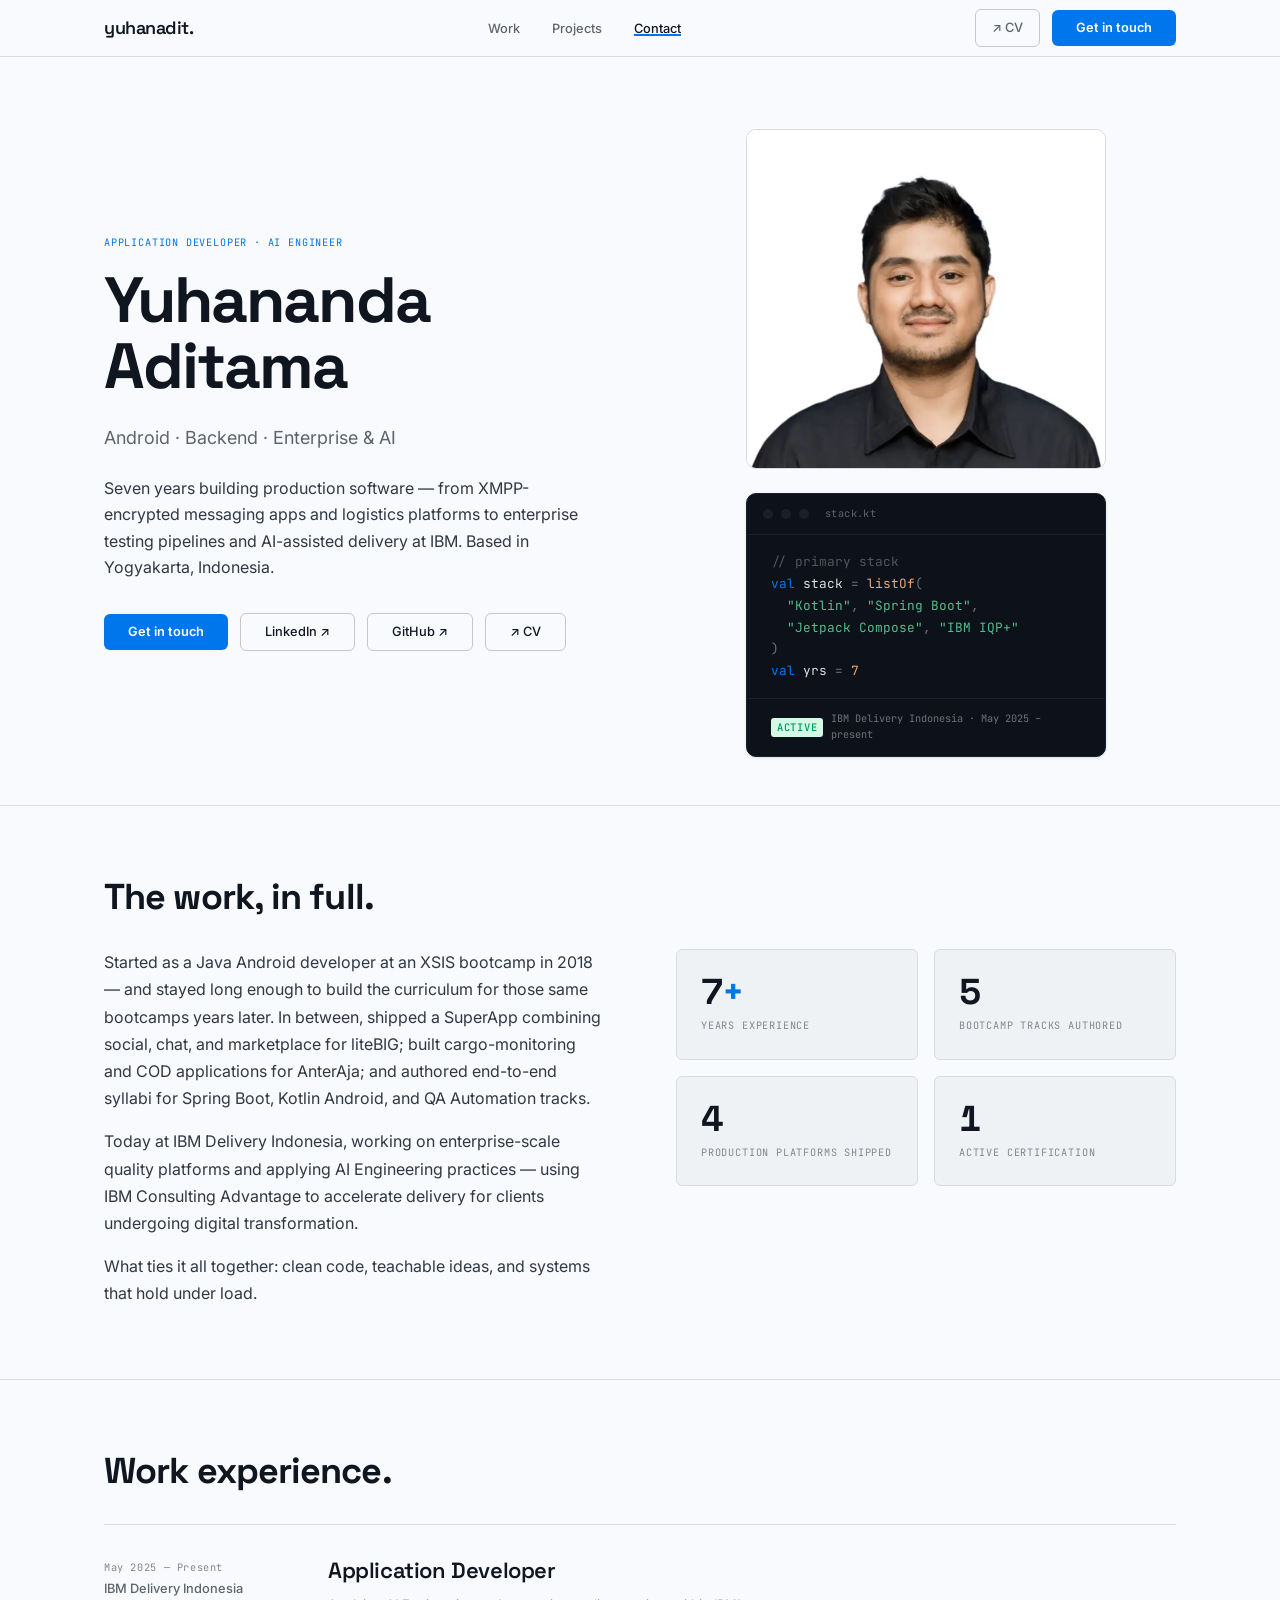
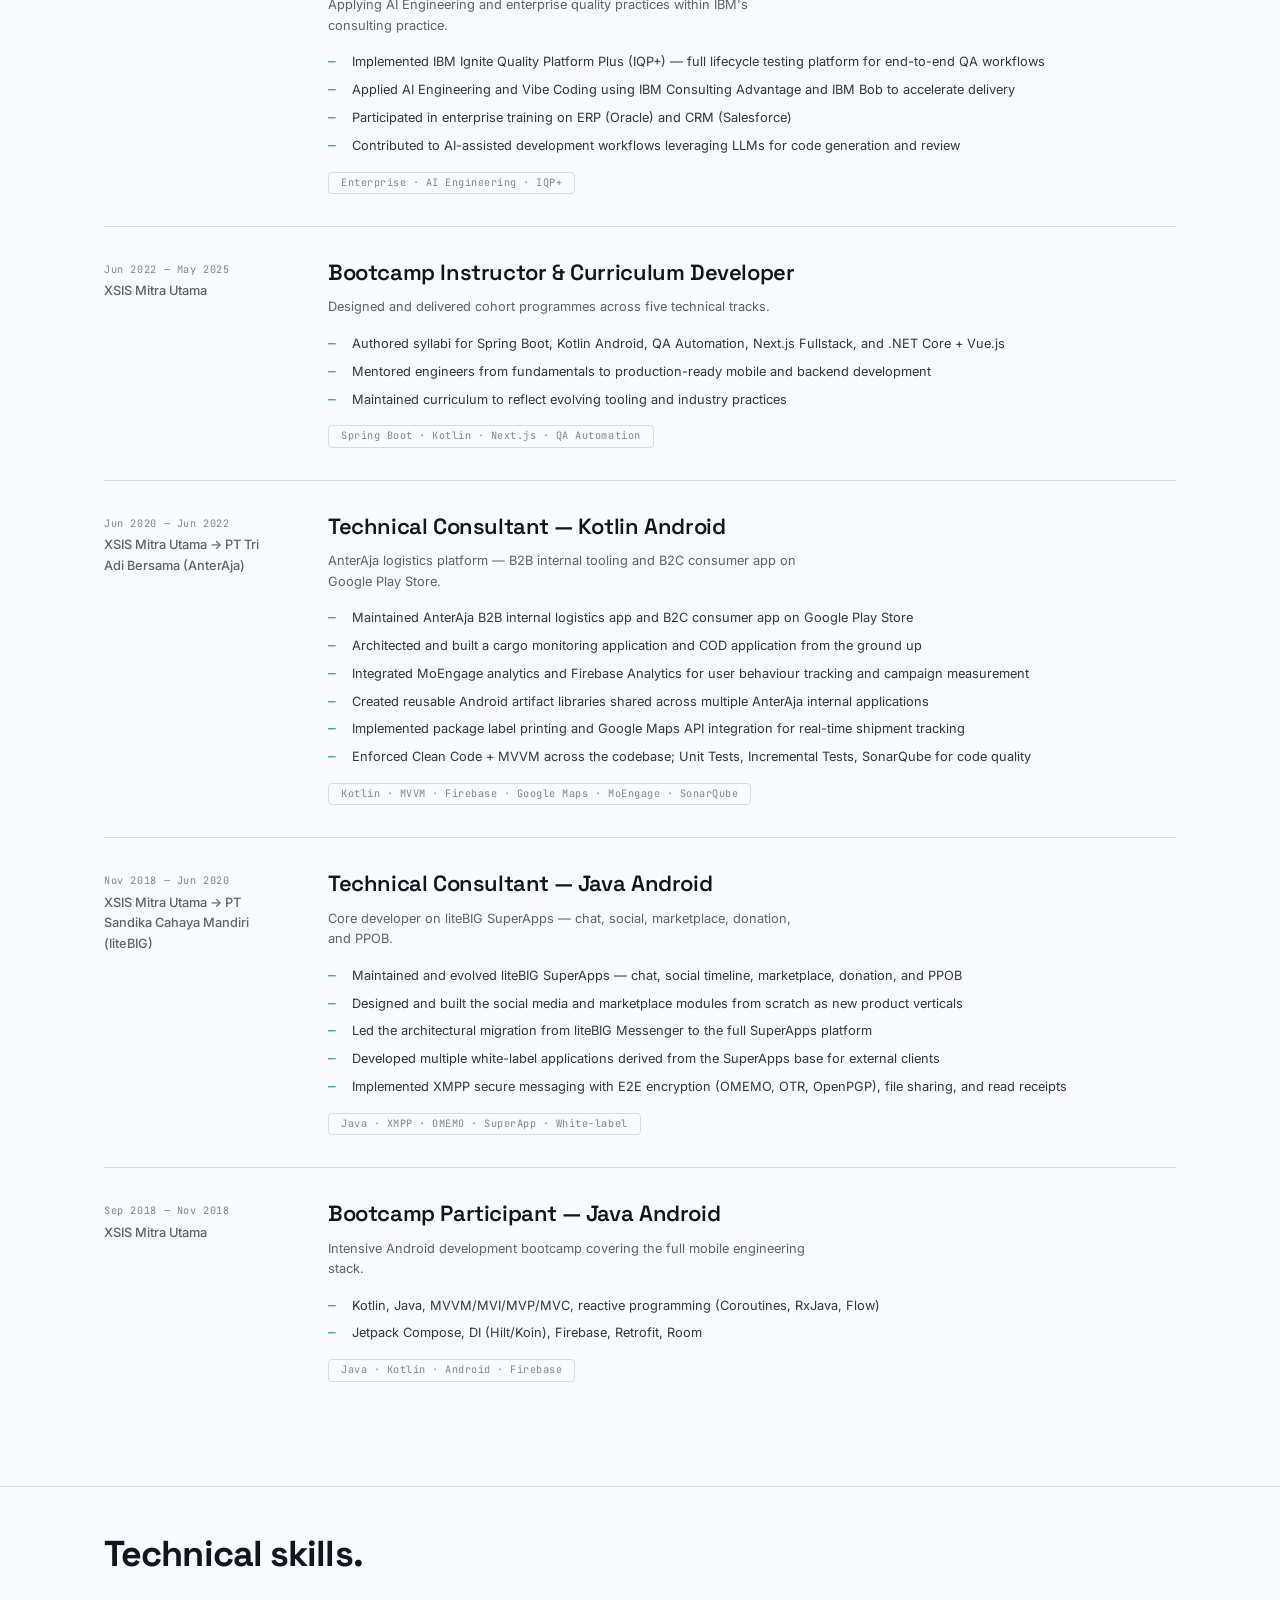
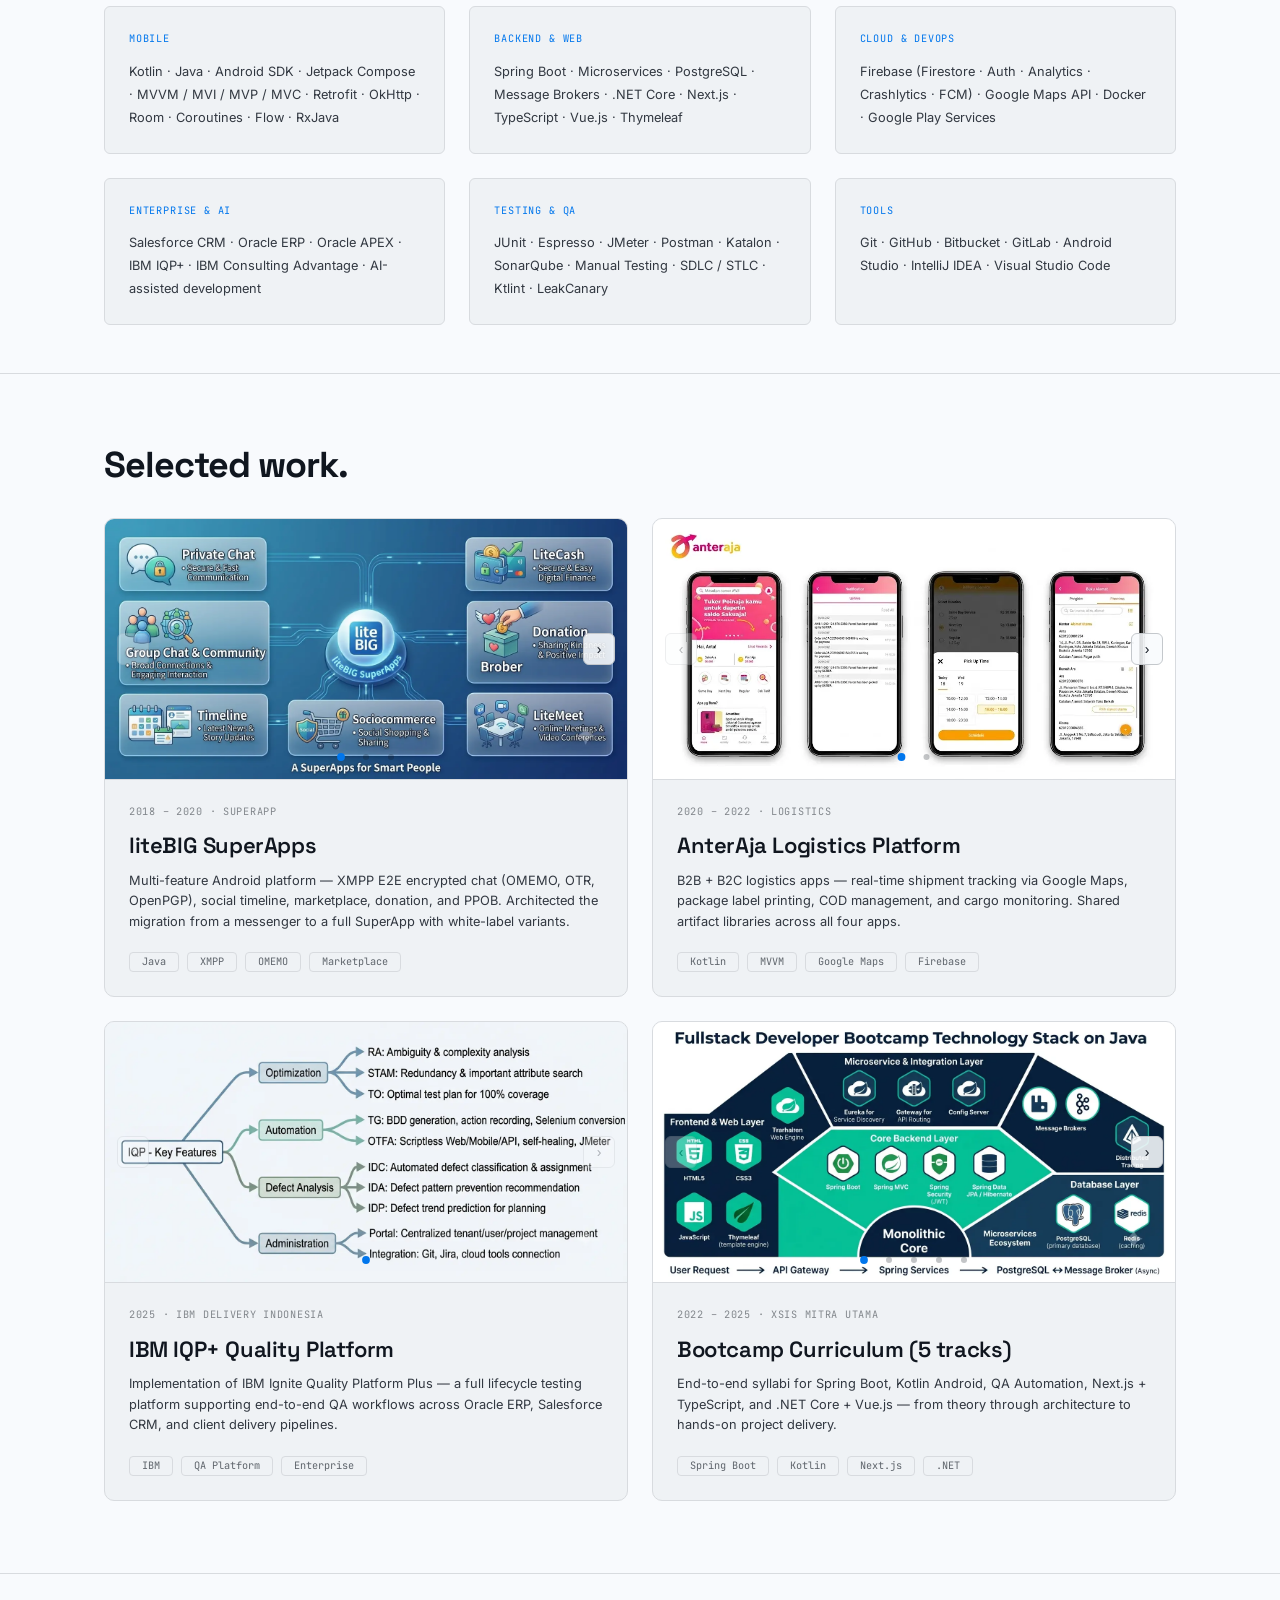
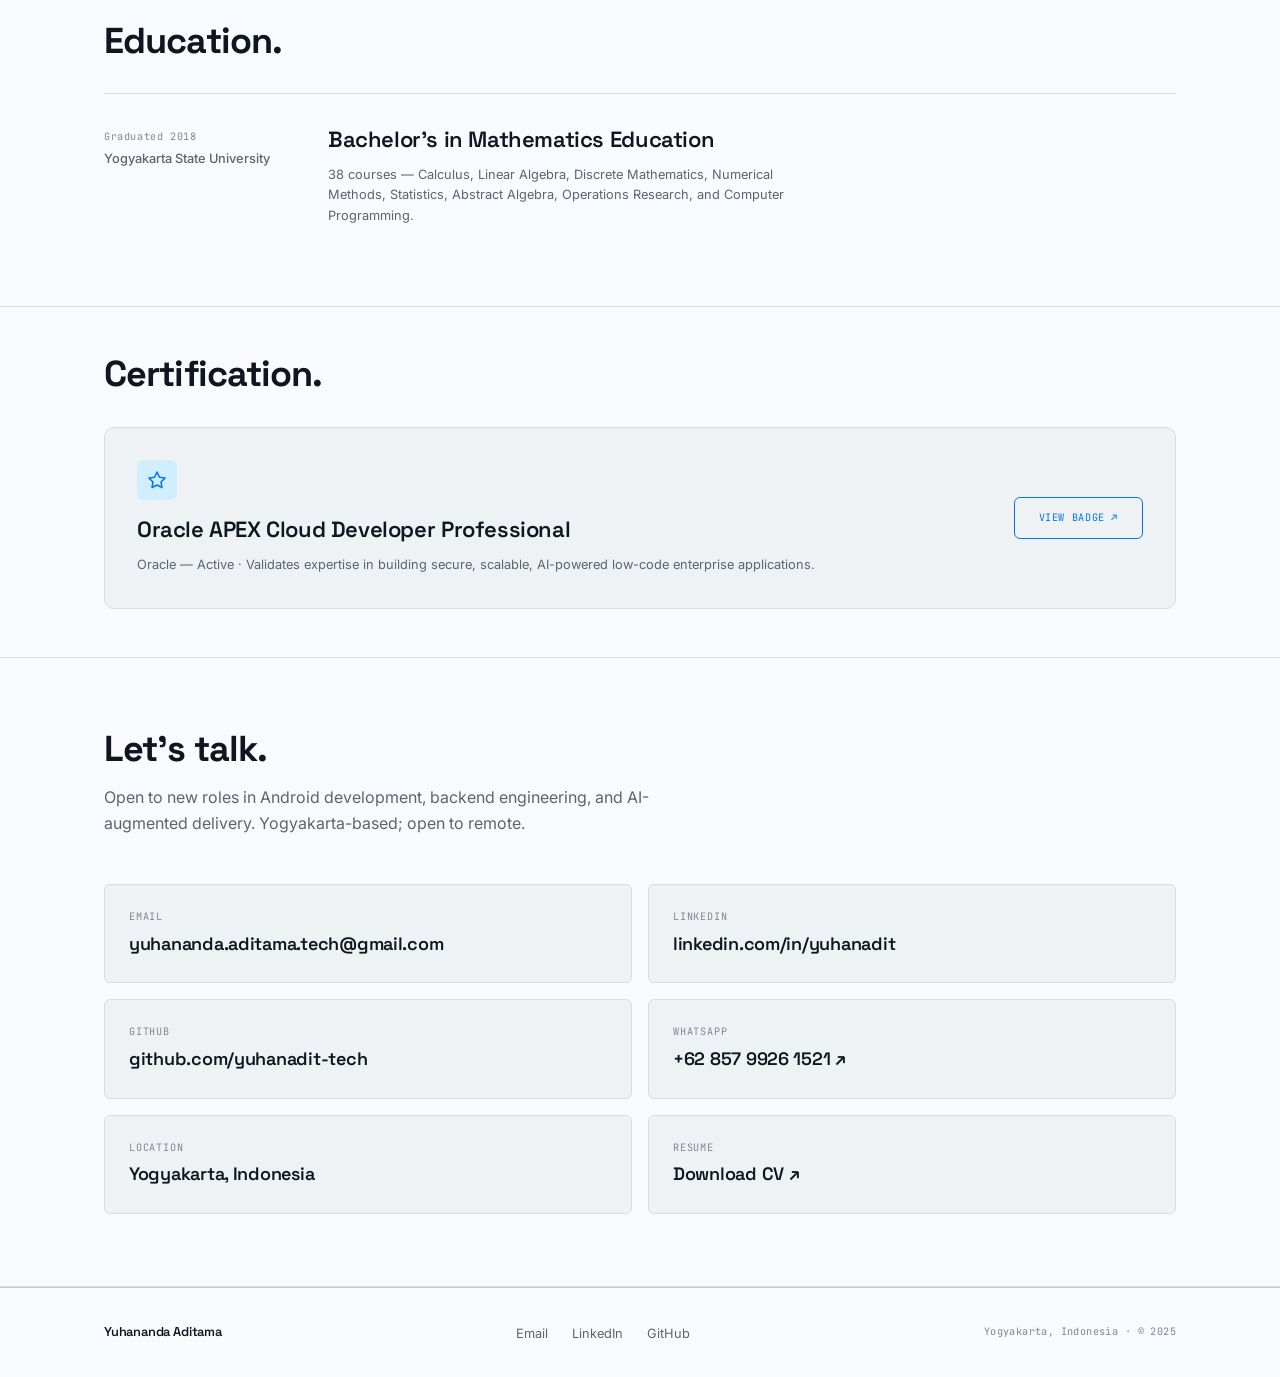
==== commit 023a57a8: "feat: active nav link highlight on scroll via IntersectionObserver" ====
--- a/index.html
+++ b/index.html
@@ -177,6 +177,7 @@
     }
     .nav__link:hover { color: var(--color-ink); }
     .nav__link:focus-visible { outline: 2px solid var(--color-focus); outline-offset: 3px; border-radius: var(--radius-sm); }
+    .nav__link.is-active { color: var(--color-ink); box-shadow: inset 0 -2px 0 var(--color-accent); }
     .nav__actions { display: flex; align-items: center; gap: var(--space-sm); flex-shrink: 0; }
     /* Hamburger button */
     .nav__hamburger {
@@ -1404,6 +1405,27 @@
       window.addEventListener('scroll', onScroll, { passive: true });
       onScroll();
 
+      /* ── Active nav link on scroll ───────────────────────────── */
+      var navLinkMap = {
+        'work':     document.querySelector('.nav__link[href="#work"]'),
+        'projects': document.querySelector('.nav__link[href="#projects"]'),
+        'contact':  document.querySelector('.nav__link[href="#contact"]')
+      };
+      var allNavLinks = Object.values(navLinkMap).filter(Boolean);
+      function setActiveNav(id) {
+        allNavLinks.forEach(function(l) { l.classList.remove('is-active'); });
+        if (navLinkMap[id]) navLinkMap[id].classList.add('is-active');
+      }
+      if (window.IntersectionObserver) {
+        var navSections = document.querySelectorAll('#work, #projects, #contact');
+        var navObserver = new IntersectionObserver(function(entries) {
+          entries.forEach(function(e) {
+            if (e.isIntersecting) setActiveNav(e.target.id);
+          });
+        }, { threshold: 0.25 });
+        navSections.forEach(function(s) { navObserver.observe(s); });
+      }
+
       /* ── Hamburger menu ───────────────────────────────────────── */
       var hamburger = document.getElementById('nav-hamburger');
       var navLinks  = document.getElementById('nav-links');
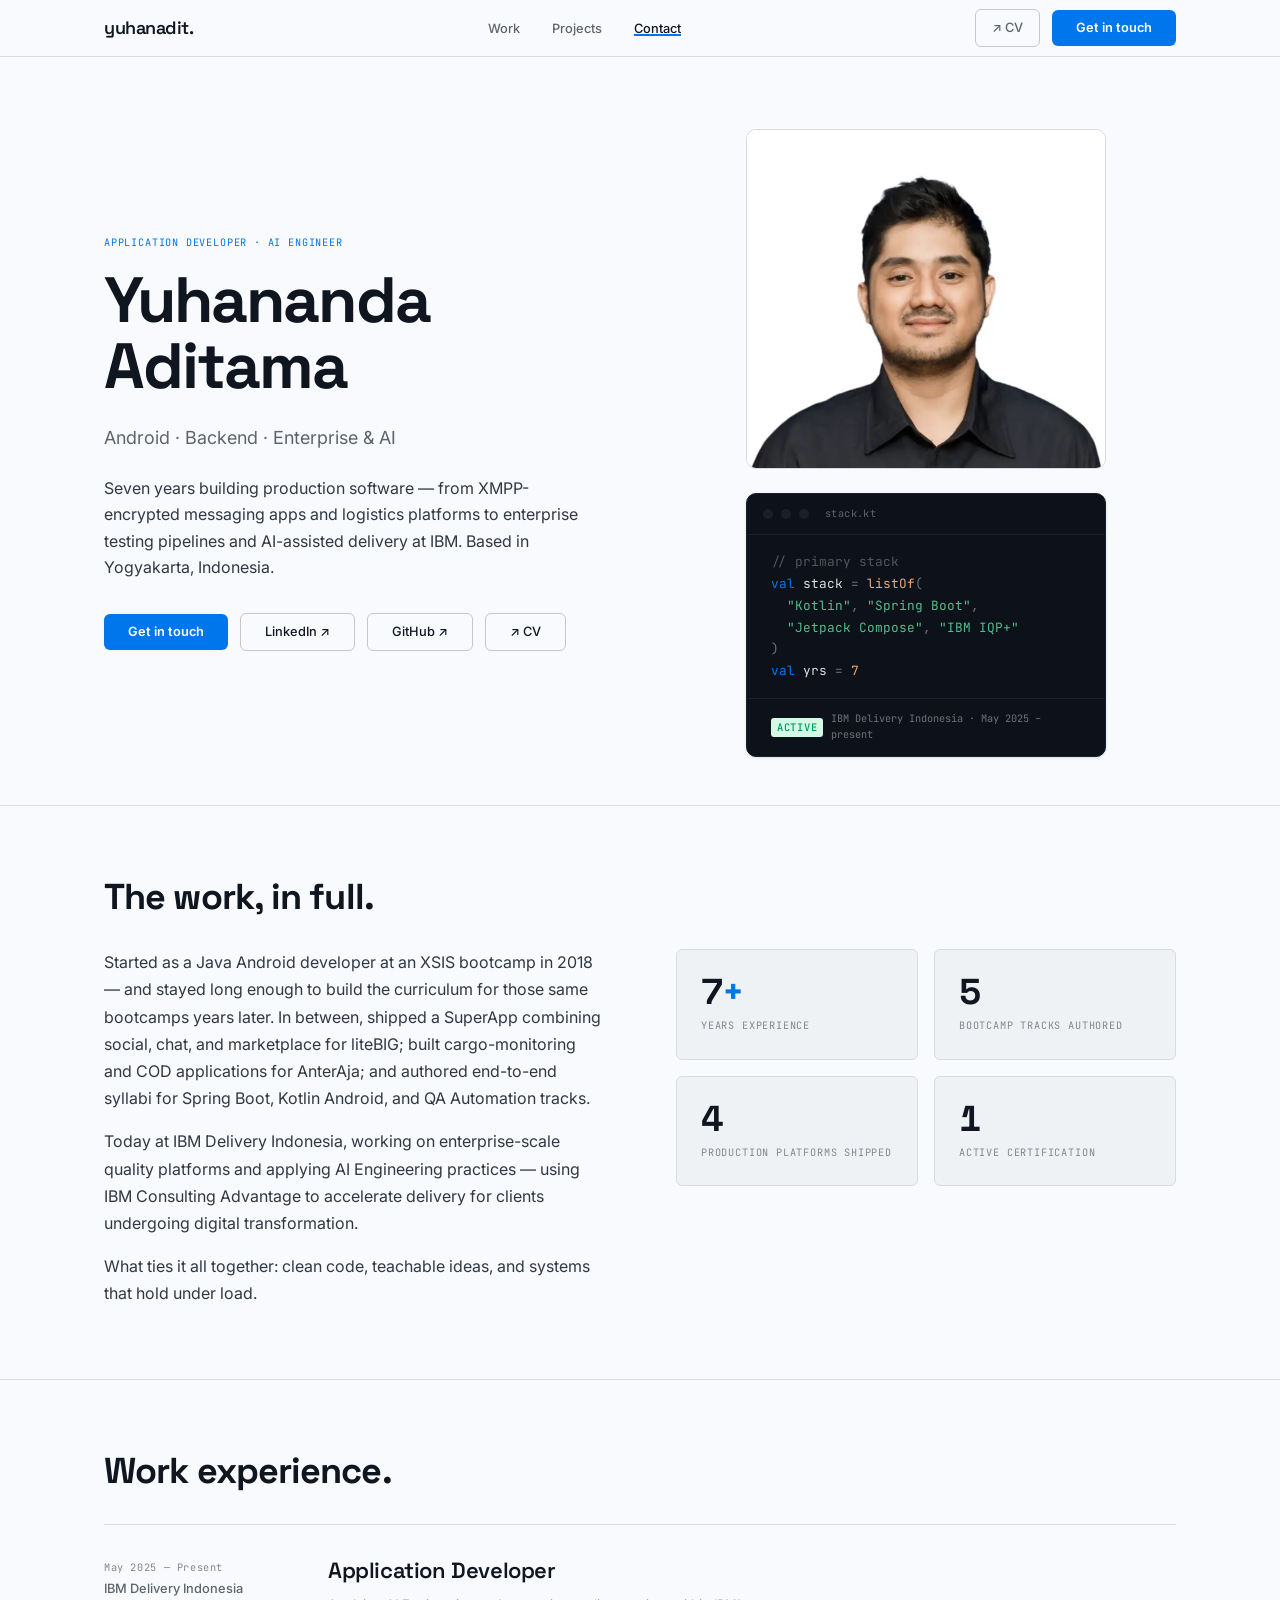
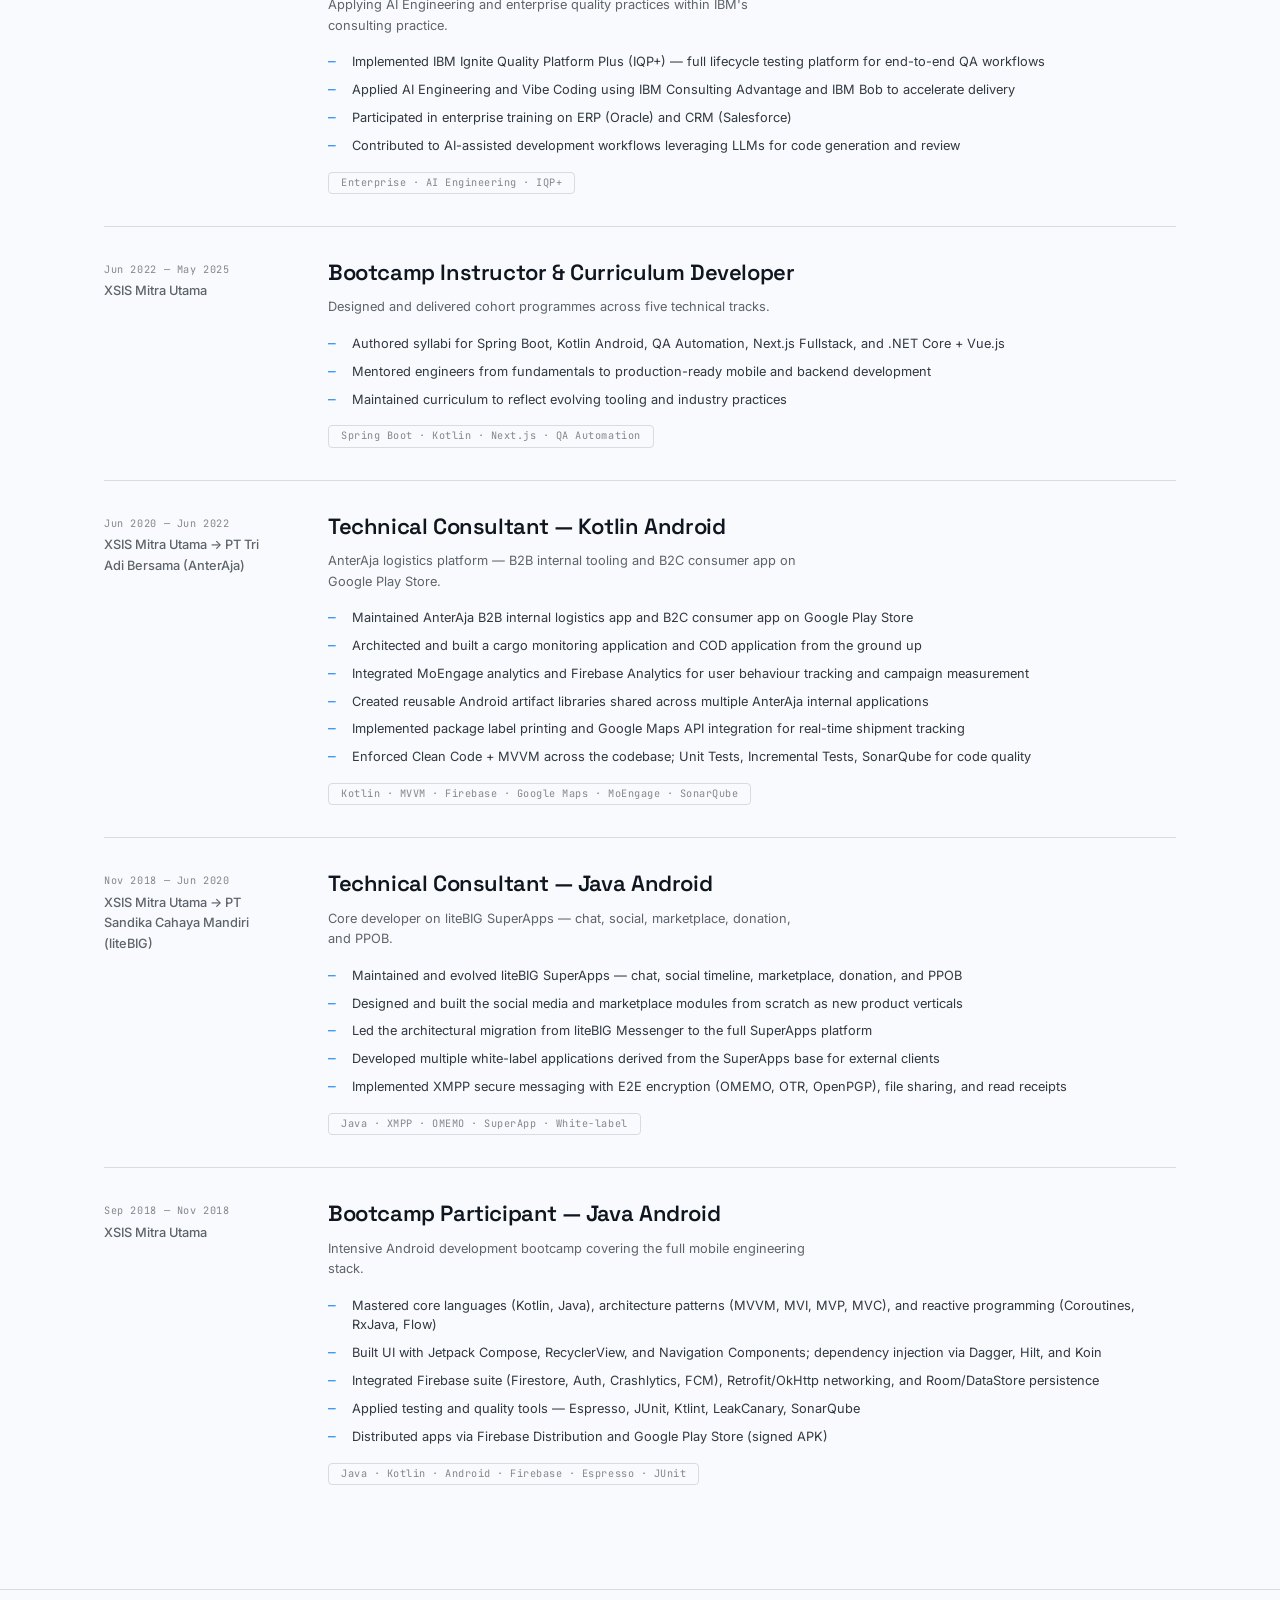
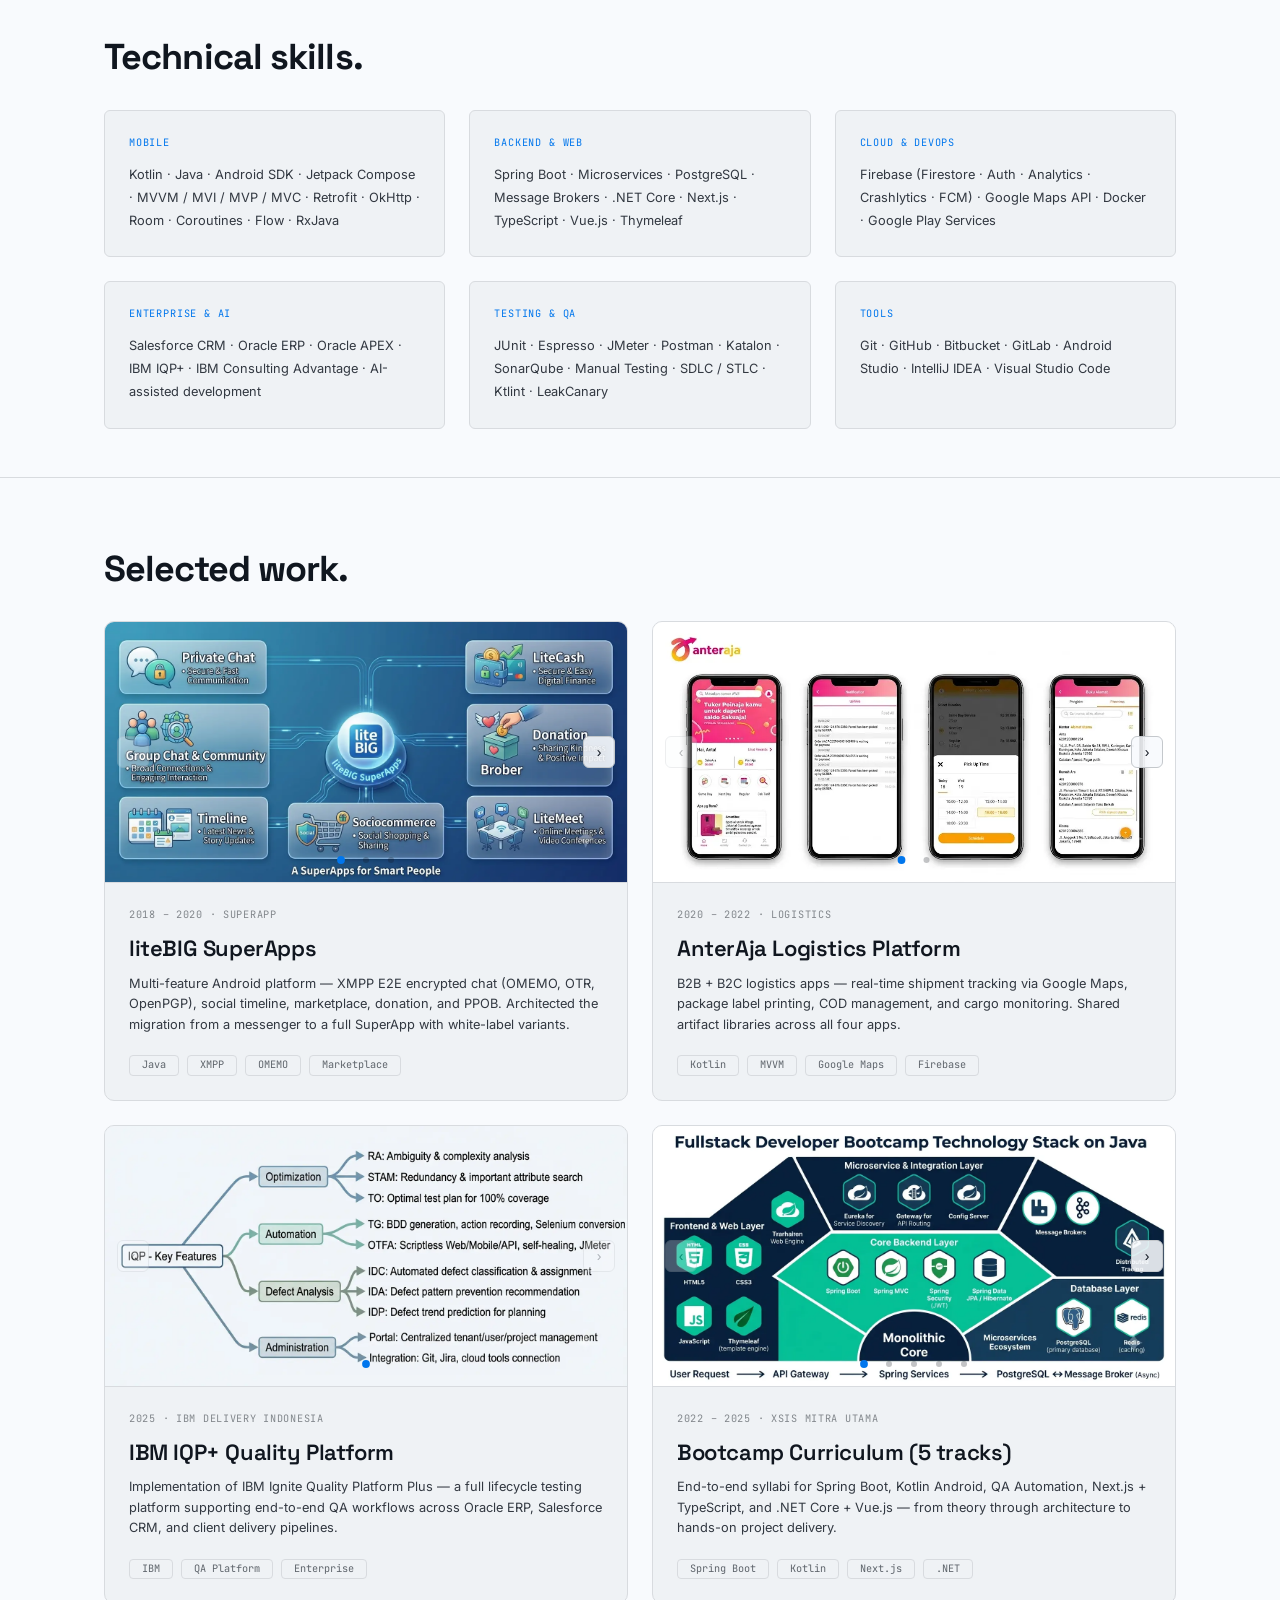
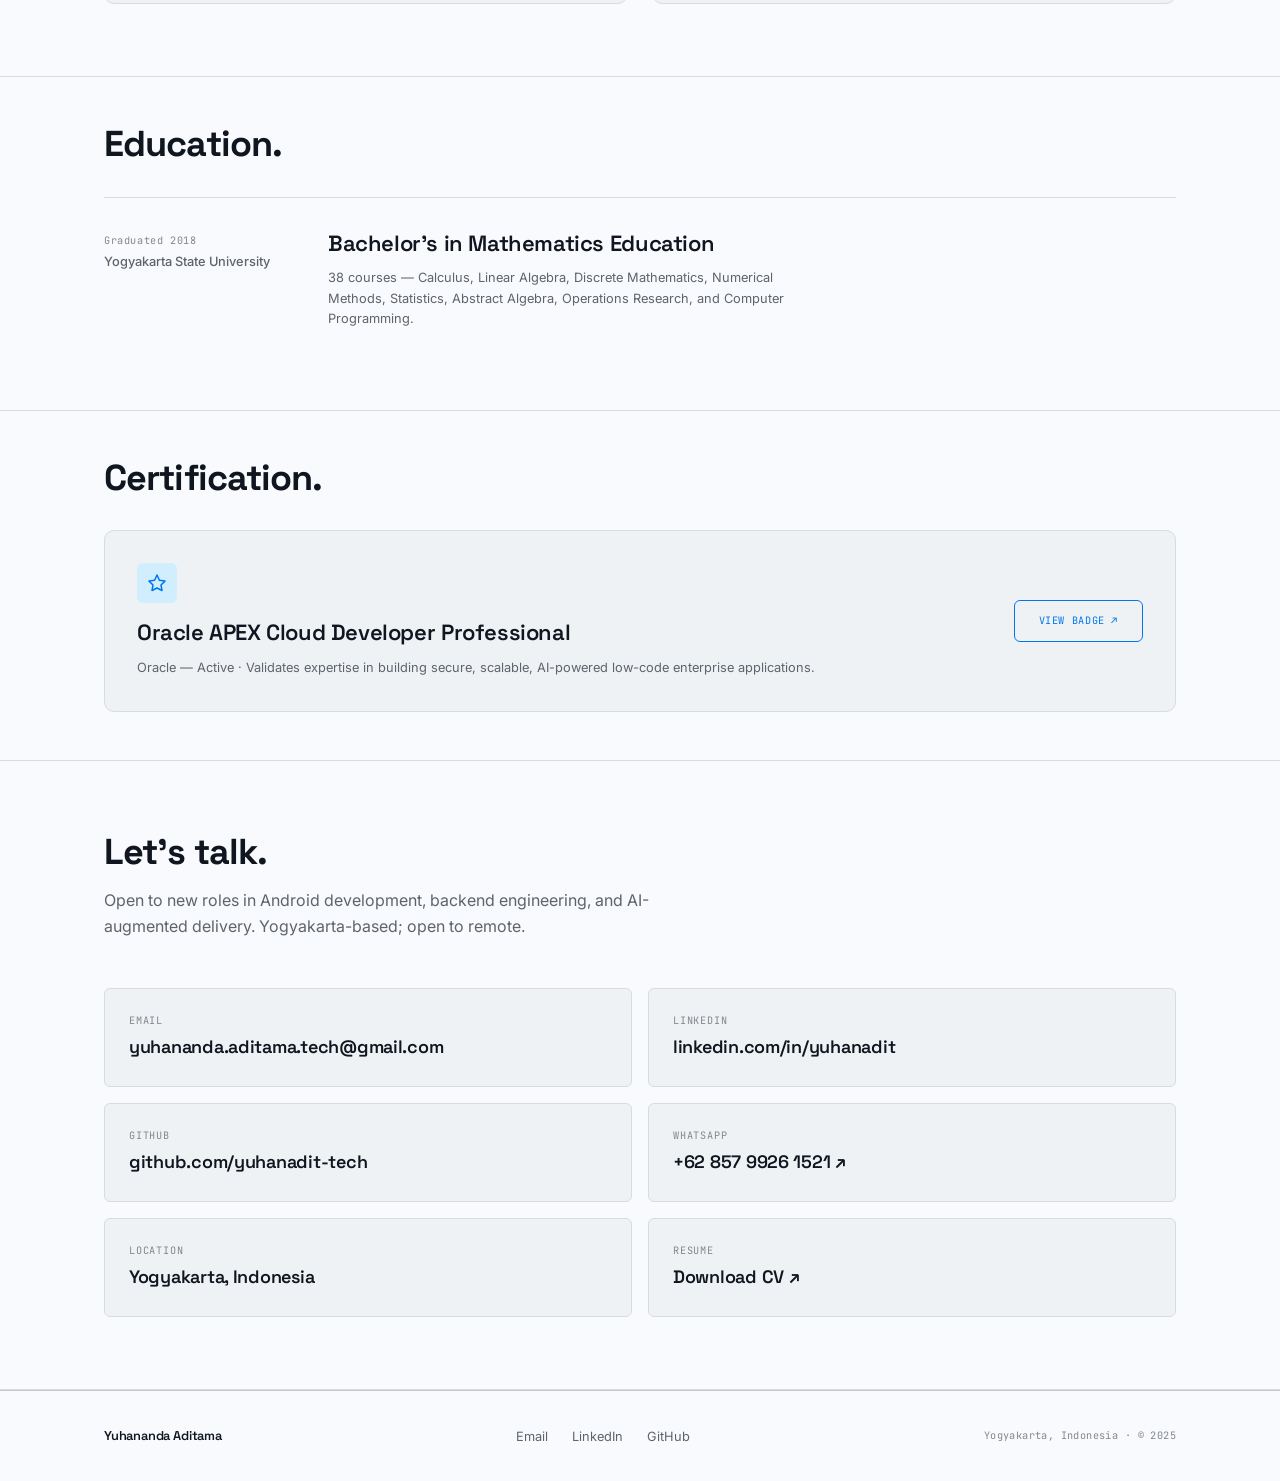
==== commit 48b71b6d: "content: expand Bootcamp Participant bullets to match CV detail" ====
--- a/index.html
+++ b/index.html
@@ -89,6 +89,25 @@
       -webkit-font-smoothing: antialiased;
     }
 
+    /* ─── Skip to content ───────────────────────────────────────── */
+    .skip-link {
+      position: absolute;
+      top: -100%;
+      left: var(--space-md);
+      z-index: calc(var(--z-sticky) + 1);
+      background: var(--color-accent);
+      color: var(--color-accent-ink);
+      font-family: var(--font-body);
+      font-size: var(--text-sm);
+      font-weight: 600;
+      padding: var(--space-xs) var(--space-lg);
+      border-radius: 0 0 var(--radius-md) var(--radius-md);
+      text-decoration: none;
+      transition: top var(--dur-micro) var(--ease-out);
+    }
+    .skip-link:focus { top: 0; }
+    .skip-link:focus-visible { outline: 2px solid var(--color-accent-ink); outline-offset: -3px; }
+
     /* ─── Reveal animation ───────────────────────────────────────── */
     .reveal {
       opacity: 0;
@@ -938,12 +957,14 @@
 </head>
 <body>
 
+  <a class="skip-link" href="#main-content">Skip to main content</a>
+
   <!-- ─── NAV ─────────────────────────────────────────────────── -->
   <header role="banner">
     <nav class="nav" aria-label="Primary navigation">
       <div class="container">
         <div class="nav__inner">
-          <a class="nav__wordmark" href="#top" aria-label="Yuhananda Aditama — home">yuhanadit.</a>
+          <a class="nav__wordmark" href="#main-content" aria-label="Yuhananda Aditama — home">yuhanadit.</a>
           <ul class="nav__links" id="nav-links" role="list">
             <li><a class="nav__link" href="#work">Work</a></li>
             <li><a class="nav__link" href="#projects">Projects</a></li>
@@ -963,7 +984,7 @@
     </nav>
   </header>
 
-  <main id="top">
+  <main id="main-content">
 
     <!-- ─── HERO ─────────────────────────────────────────────── -->
     <section class="hero" aria-labelledby="hero-name">
@@ -1143,10 +1164,13 @@
               <h3 class="timeline__role">Bootcamp Participant — Java Android</h3>
               <p class="timeline__desc">Intensive Android development bootcamp covering the full mobile engineering stack.</p>
               <ul class="timeline__bullets">
-                <li>Kotlin, Java, MVVM/MVI/MVP/MVC, reactive programming (Coroutines, RxJava, Flow)</li>
-                <li>Jetpack Compose, DI (Hilt/Koin), Firebase, Retrofit, Room</li>
+                <li>Mastered core languages (Kotlin, Java), architecture patterns (MVVM, MVI, MVP, MVC), and reactive programming (Coroutines, RxJava, Flow)</li>
+                <li>Built UI with Jetpack Compose, RecyclerView, and Navigation Components; dependency injection via Dagger, Hilt, and Koin</li>
+                <li>Integrated Firebase suite (Firestore, Auth, Crashlytics, FCM), Retrofit/OkHttp networking, and Room/DataStore persistence</li>
+                <li>Applied testing and quality tools — Espresso, JUnit, Ktlint, LeakCanary, SonarQube</li>
+                <li>Distributed apps via Firebase Distribution and Google Play Store (signed APK)</li>
               </ul>
-              <span class="timeline__tag">Java · Kotlin · Android · Firebase</span>
+              <span class="timeline__tag">Java · Kotlin · Android · Firebase · Espresso · JUnit</span>
             </div>
           </li>
 
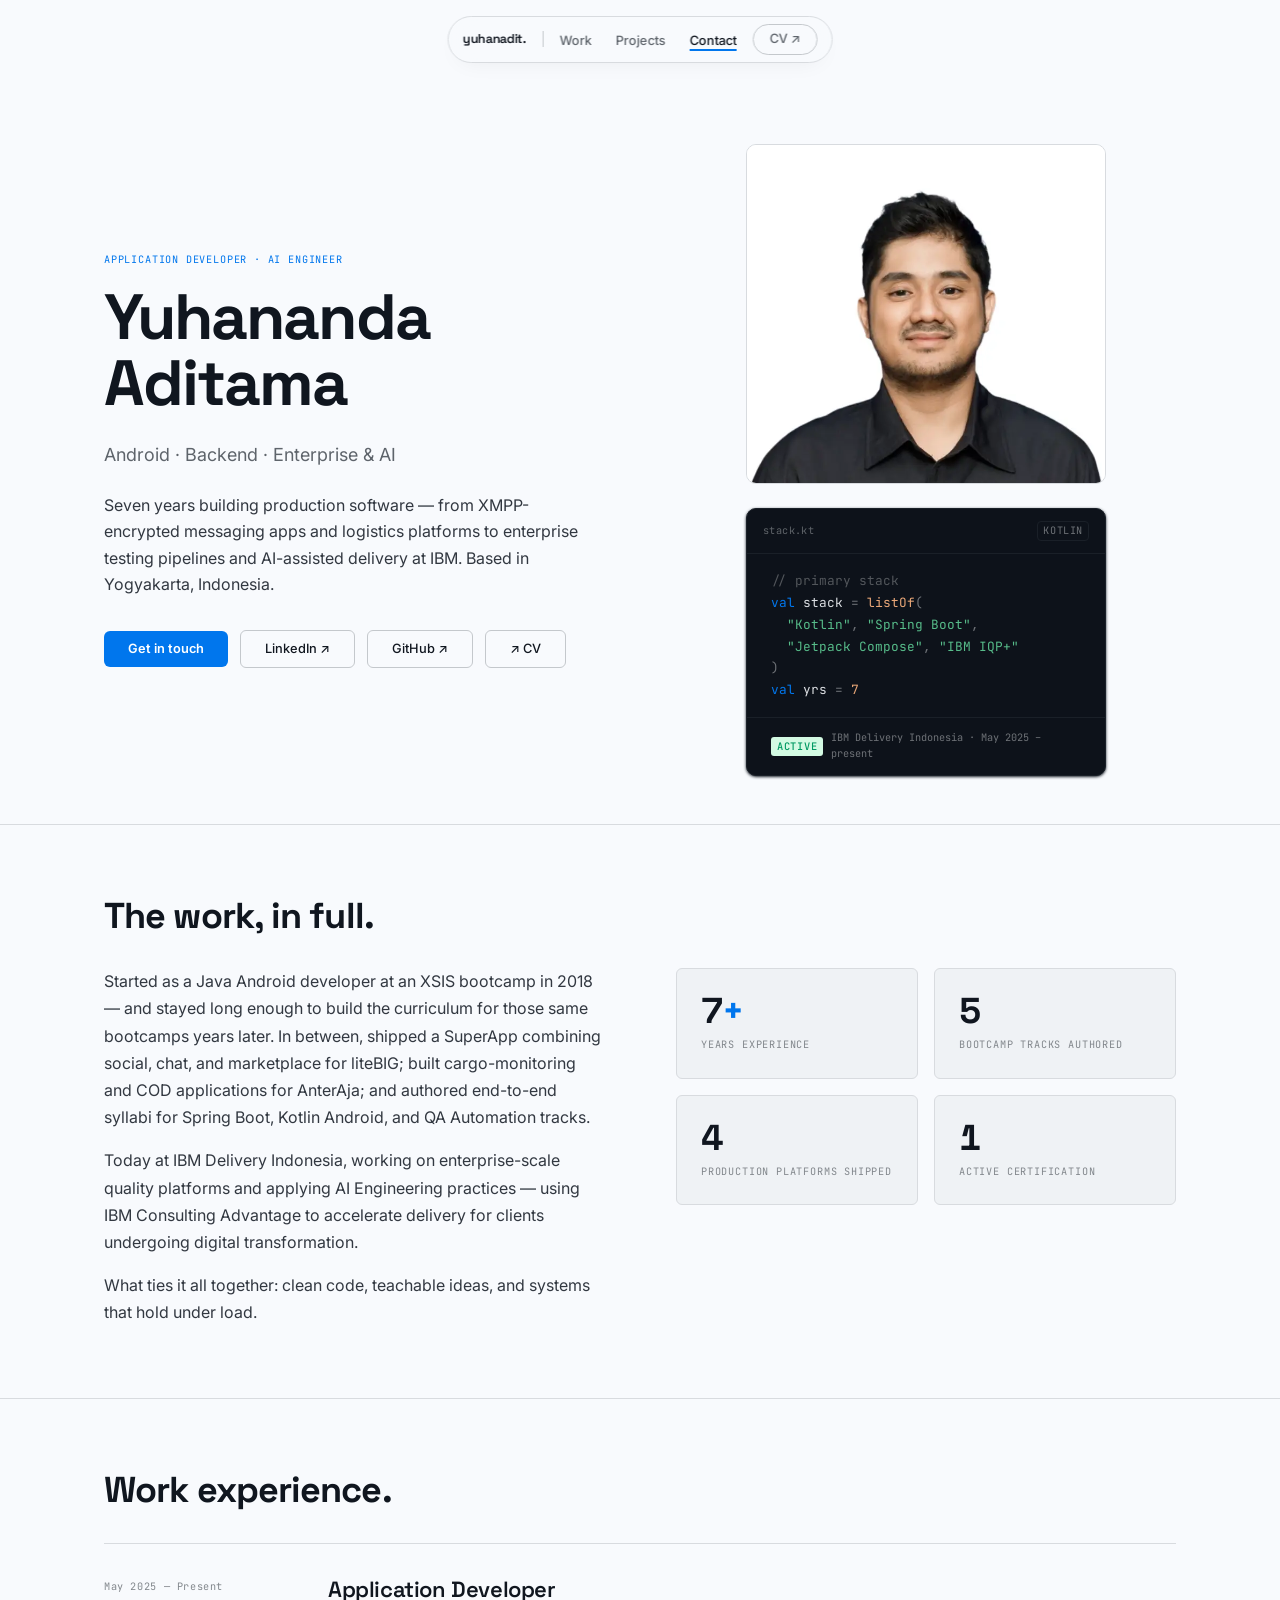
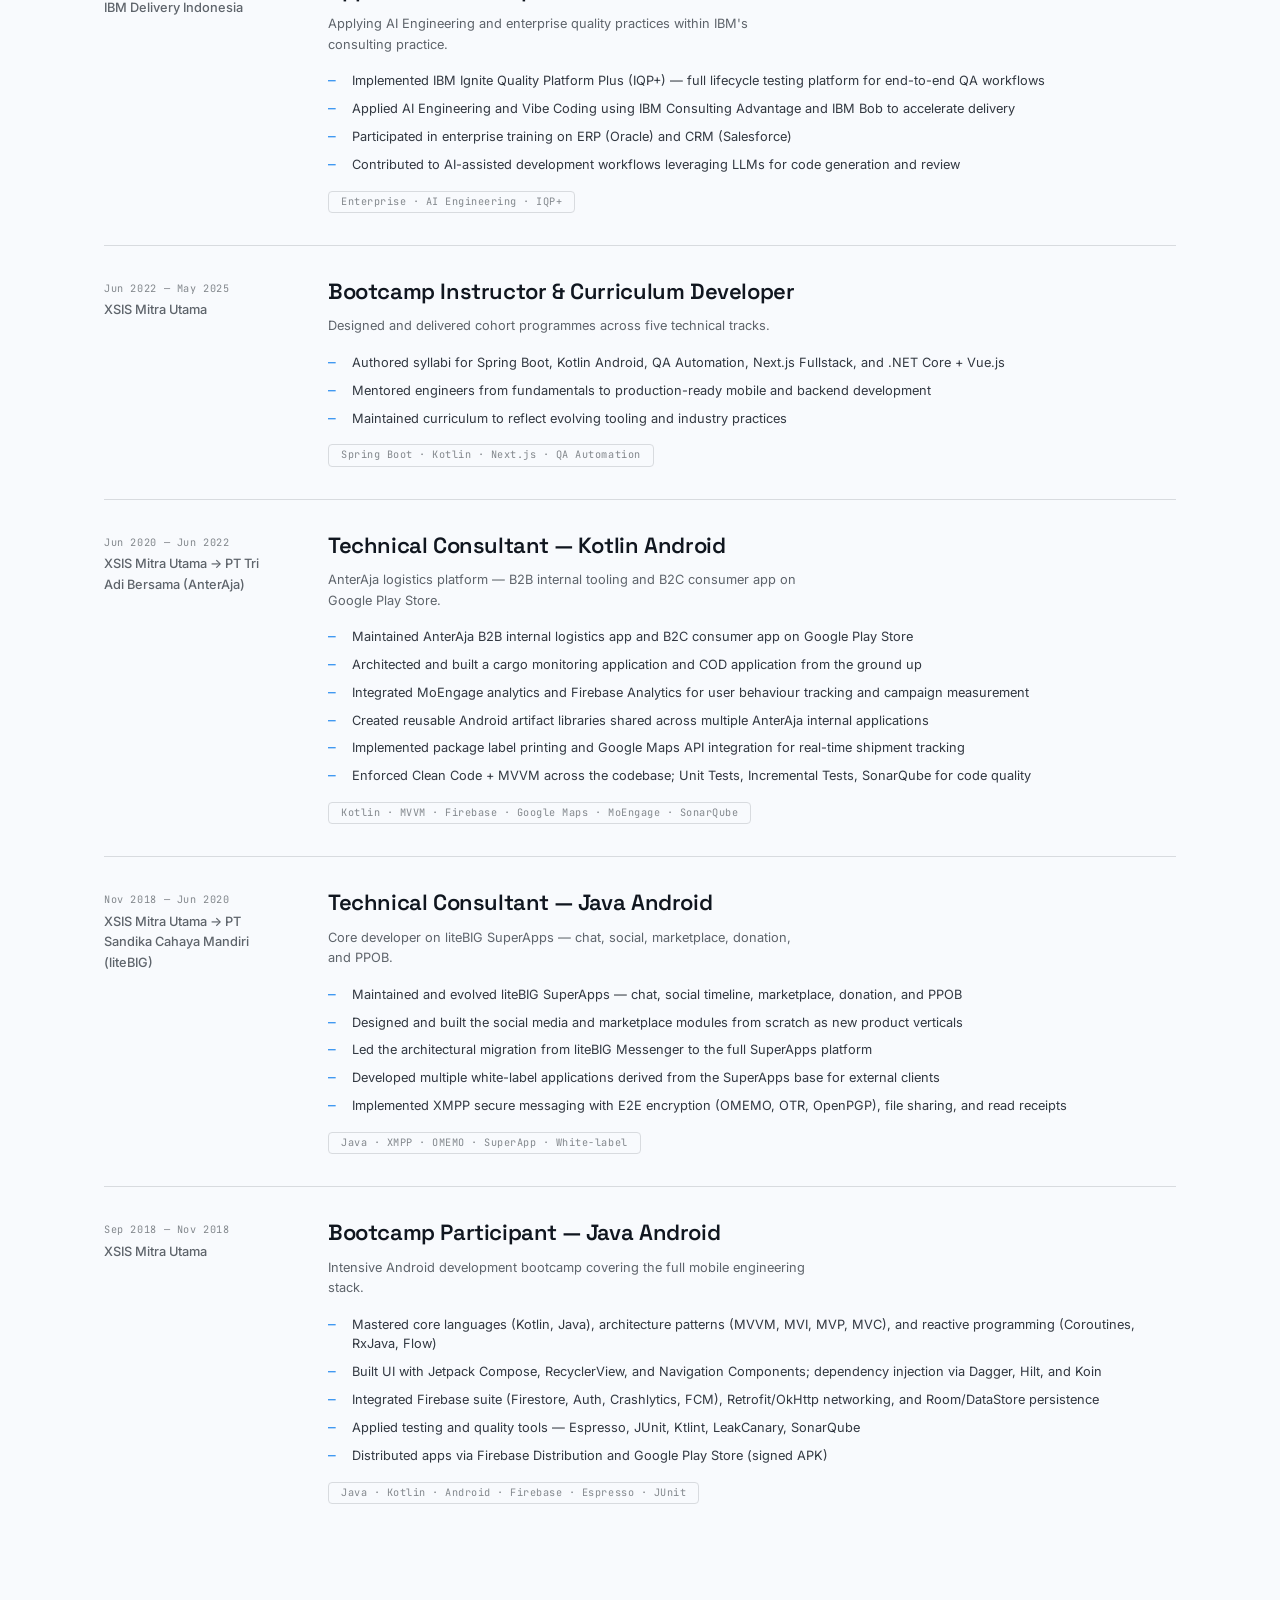
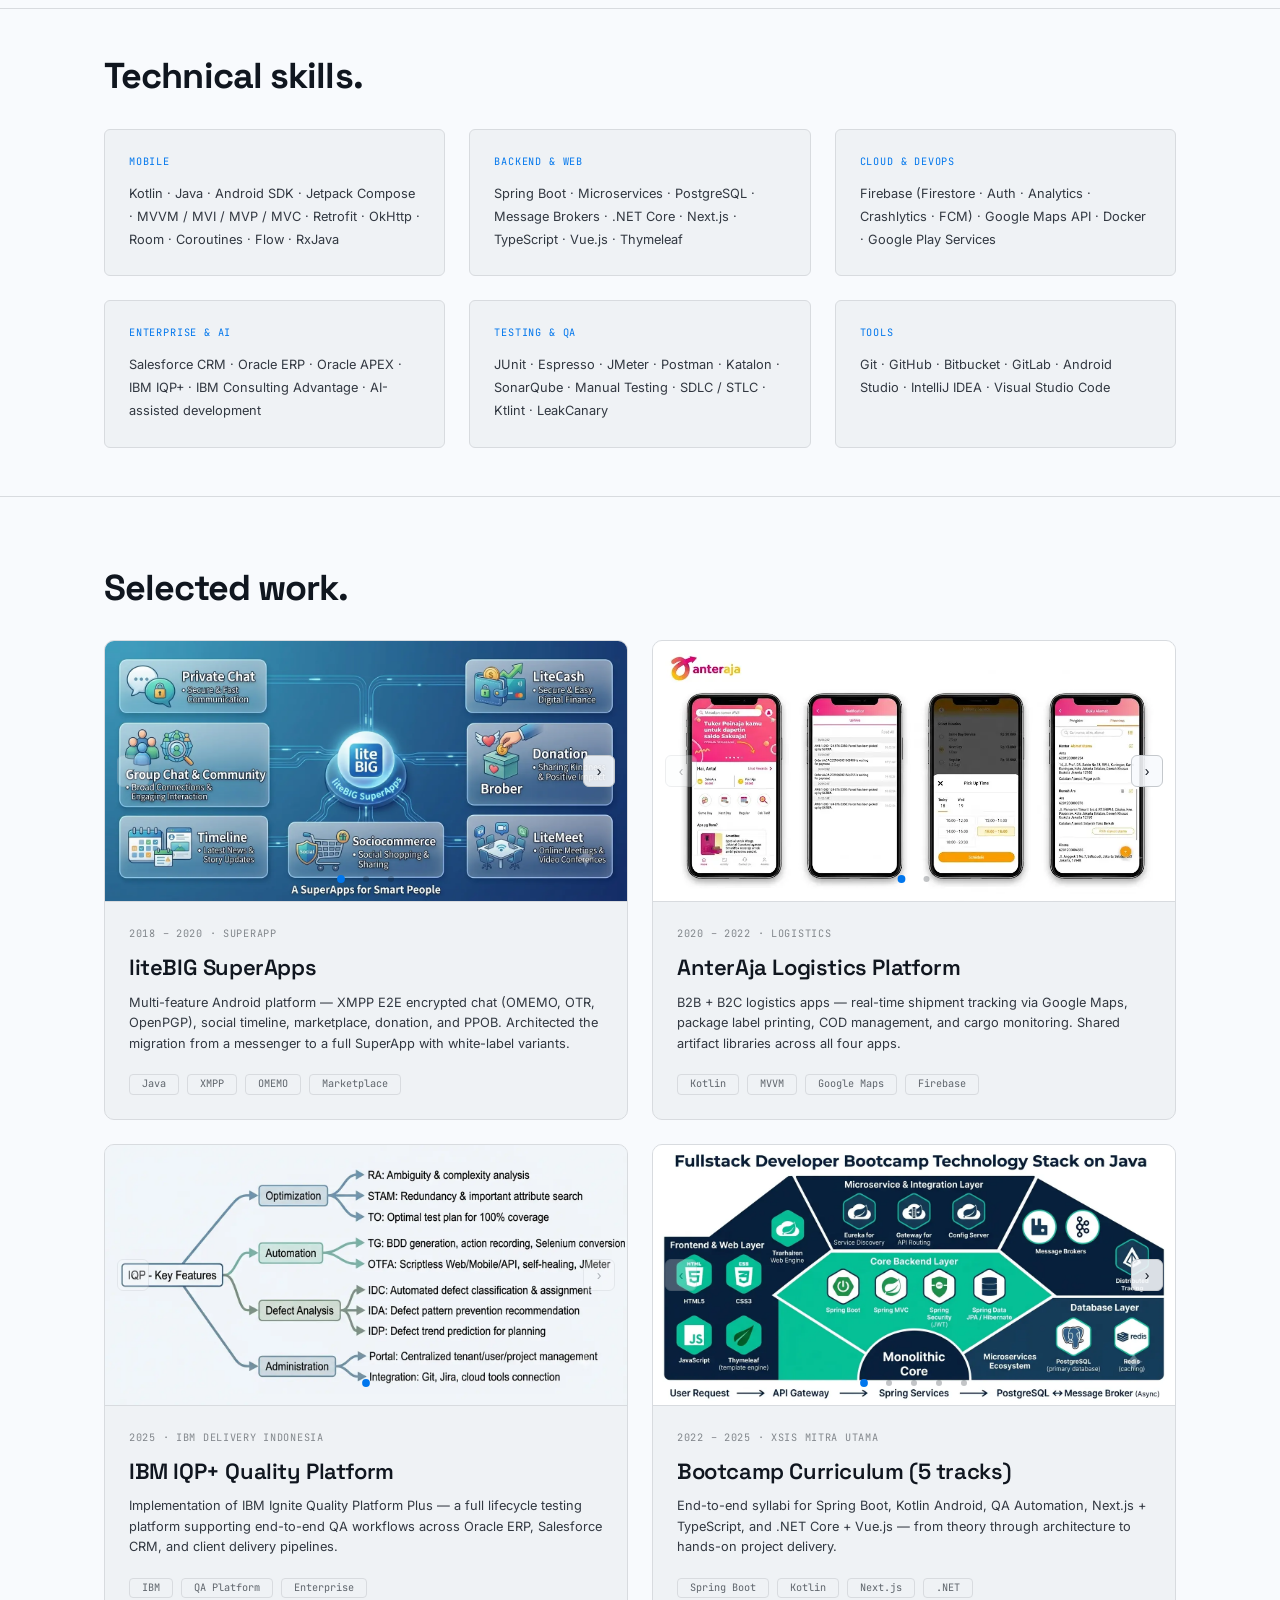
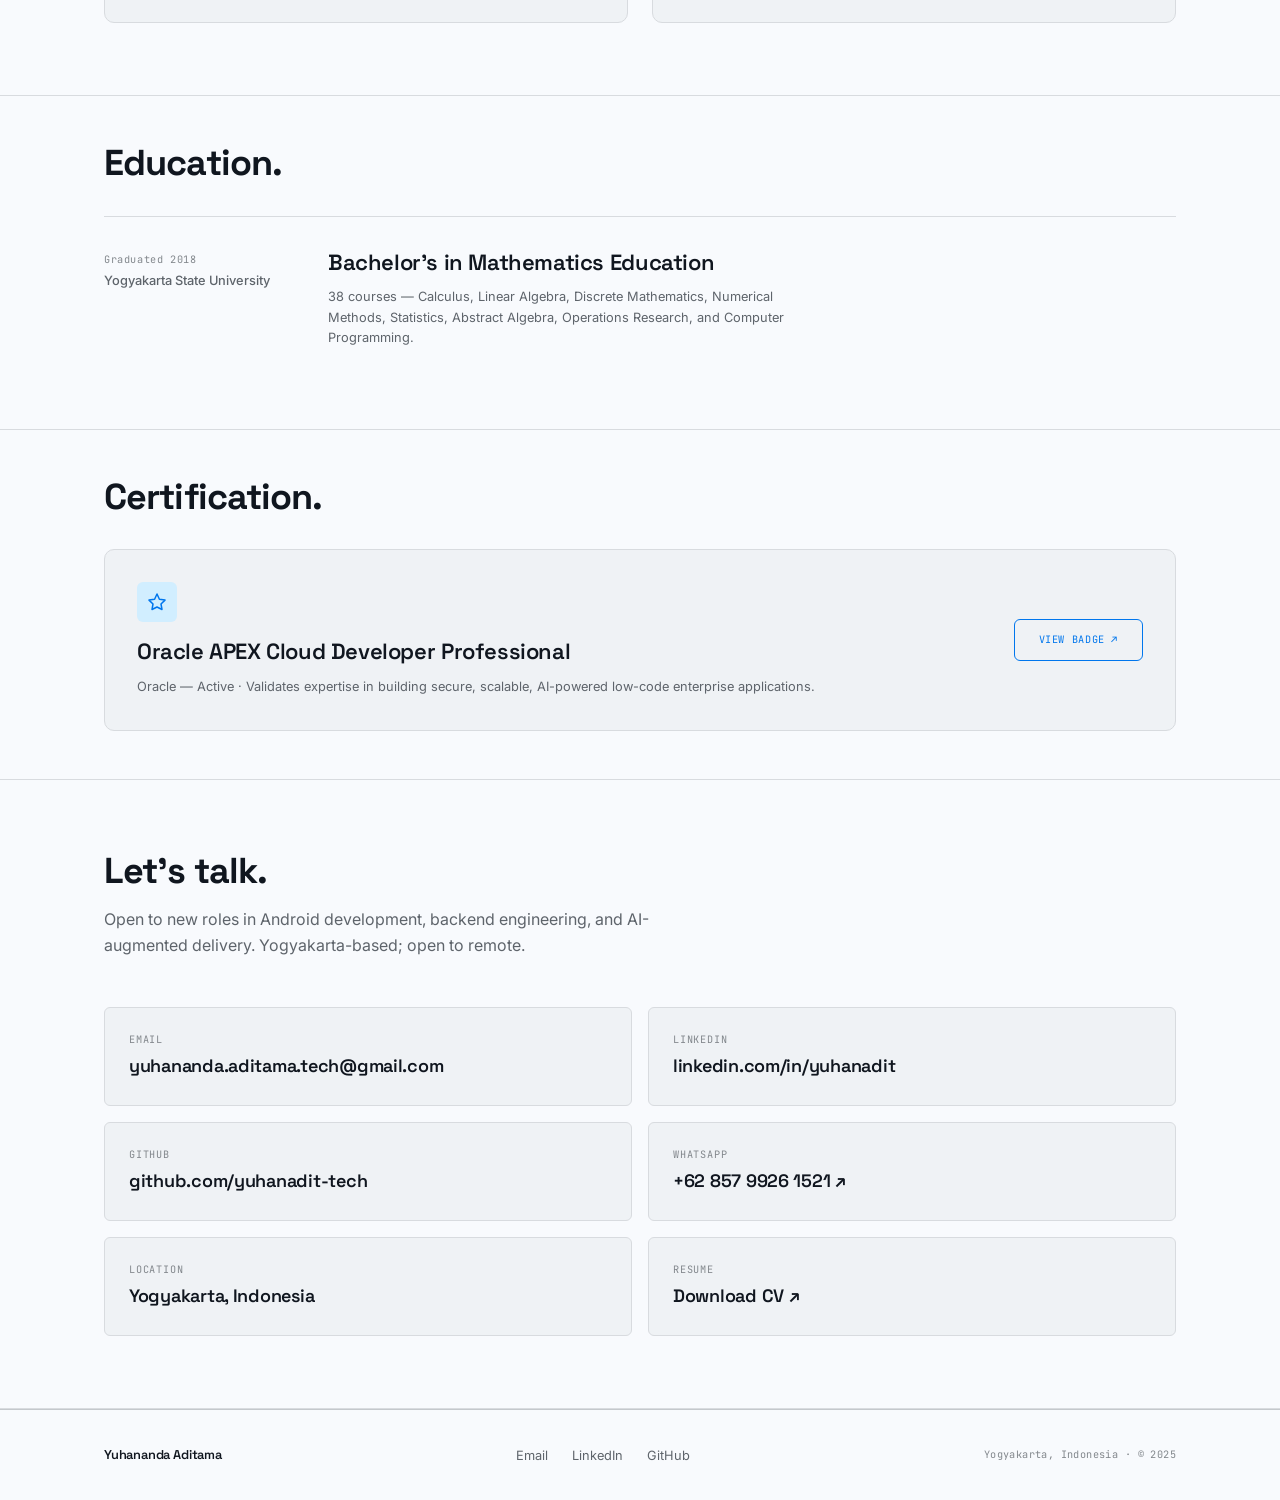
==== commit 157629be: "fix(portfolio): remove 5 Hallmark audit majors - nav: replace N1 sticky bar with N5 floating pill (f" ====
--- a/index.html
+++ b/index.html
@@ -73,7 +73,7 @@
   <link rel="stylesheet" href="tokens.css">
 
   <style>
-    /* Hallmark · genre: modern-minimal · macrostructure: Split Studio · theme: Cobalt */
+    /* Hallmark · genre: modern-minimal · macrostructure: Split Studio · theme: Cobalt · nav: N5 Floating pill */
 
     /* ─── Reset ──────────────────────────────────────────────────── */
     *, *::before, *::after { box-sizing: border-box; margin: 0; padding: 0; }
@@ -127,64 +127,65 @@
       padding-inline: clamp(1rem, 4vw, 2.5rem);
     }
 
-    /* ─── NAV — N1b canonical SaaS bar ──────────────────────────── */
-    header[role="banner"] {
-      position: sticky;
-      top: 0;
+    /* ─── NAV — N5 Floating pill ─────────────────────────────────
+     * Visibly detached from edges, content-sized, blur backdrop.
+     * Modern-minimal routing: pill floats above the hero.
+     * ──────────────────────────────────────────────────────────── */
+
+    /* Push hero down so it isn't obscured by the fixed pill */
+    body { padding-top: 4.5rem; }
+
+    .nav-pill {
+      position: fixed;
+      top: var(--space-md);
+      left: 50%;
+      transform: translateX(-50%);
       z-index: var(--z-sticky);
-    }
-    .nav {
-      background: oklch(98.5% 0.004 250 / 0.92);
-      backdrop-filter: blur(12px);
-      border-bottom: var(--rule);
+      display: inline-flex;
+      align-items: center;
+      gap: var(--space-md);
+      padding: 0.45rem 0.875rem;
+      background: var(--color-nav-bg);
+      backdrop-filter: blur(14px) saturate(120%);
+      -webkit-backdrop-filter: blur(14px) saturate(120%);
+      border: var(--rule);
+      border-radius: var(--radius-pill);
+      box-shadow: 0 8px 24px -12px var(--color-shadow-scroll);
+      white-space: nowrap;
       transition: box-shadow var(--dur-short) var(--ease-out);
     }
-    .nav.is-scrolled {
-      box-shadow: 0 1px 12px oklch(20% 0.018 258 / 0.08);
-    }
-    .nav__inner {
-      display: flex;
-      align-items: center;
-      justify-content: space-between;
-      gap: var(--space-xl);
-      height: 56px;
-    }
+    .nav-pill.is-scrolled {
+      box-shadow: 0 8px 32px -8px var(--color-shadow-scroll);
+    }
+
+    /* Wordmark */
     .nav__wordmark {
       font-family: var(--font-display);
       font-weight: 600;
-      font-size: var(--text-md);
+      font-size: var(--text-sm);
       letter-spacing: -0.025em;
       color: var(--color-ink);
       text-decoration: none;
       white-space: nowrap;
       flex-shrink: 0;
     }
-    .nav__wordmark:focus-visible { outline: 2px solid var(--color-focus); outline-offset: 3px; border-radius: var(--radius-sm); }
+    .nav__wordmark:focus-visible { outline: 2px solid var(--color-focus); outline-offset: 3px; border-radius: var(--radius-pill); }
+
+    /* Divider between wordmark and links */
+    .nav-pill__divider {
+      width: 1px;
+      height: 16px;
+      background: var(--color-rule-2);
+      flex-shrink: 0;
+    }
+
+    /* Links — inline only; desktop */
     .nav__links {
-      display: none;
+      display: flex;
       list-style: none;
-      gap: var(--space-xl);
+      gap: var(--space-lg);
       align-items: center;
-      flex: 1;
-      justify-content: center;
-    }
-    @media (min-width: 56rem) { .nav__links { display: flex; } }
-    /* Mobile menu open state */
-    .nav__links.is-open {
-      display: flex;
-      flex-direction: column;
-      position: absolute;
-      top: 56px;
-      left: 0;
-      right: 0;
-      background: oklch(98.5% 0.004 250 / 0.98);
-      backdrop-filter: blur(12px);
-      border-bottom: var(--rule-strong);
-      padding: var(--space-lg) clamp(1rem, 4vw, 2.5rem);
-      gap: var(--space-md);
-      z-index: var(--z-dropdown);
-    }
-    @media (min-width: 56rem) { .nav__links.is-open { display: flex; flex-direction: row; position: static; border-bottom: none; padding: 0; background: none; backdrop-filter: none; } }
+    }
     .nav__link {
       font-family: var(--font-body);
       font-size: var(--text-sm);
@@ -196,27 +197,50 @@
     }
     .nav__link:hover { color: var(--color-ink); }
     .nav__link:focus-visible { outline: 2px solid var(--color-focus); outline-offset: 3px; border-radius: var(--radius-sm); }
-    .nav__link.is-active { color: var(--color-ink); box-shadow: inset 0 -2px 0 var(--color-accent); }
+    /* Active: colour + bottom border — no box-shadow */
+    .nav__link.is-active {
+      color: var(--color-ink);
+      border-bottom: 2px solid var(--color-accent);
+      padding-bottom: 1px;
+    }
+
+    /* CTA button inside pill */
+    .btn-nav-cv {
+      font-family: var(--font-body);
+      font-size: var(--text-sm);
+      font-weight: 500;
+      color: var(--color-neutral);
+      text-decoration: none;
+      white-space: nowrap;
+      padding: 0.25rem var(--space-md);
+      border: var(--rule-strong);
+      border-radius: var(--radius-pill);
+      transition: color var(--dur-micro) var(--ease-out), border-color var(--dur-micro) var(--ease-out);
+    }
+    .btn-nav-cv:hover { color: var(--color-ink); border-color: var(--color-ink); }
+    .btn-nav-cv:focus-visible { outline: 2px solid var(--color-focus); outline-offset: 3px; }
+
+    /* ── Mobile: collapse links into drawer below pill ─────────── */
     .nav__actions { display: flex; align-items: center; gap: var(--space-sm); flex-shrink: 0; }
-    /* Hamburger button */
+
+    /* Hamburger — visible only on mobile */
     .nav__hamburger {
-      display: flex;
+      display: none;
       flex-direction: column;
       justify-content: center;
       gap: 5px;
-      width: 36px;
-      height: 36px;
-      padding: 6px;
+      width: 32px;
+      height: 32px;
+      padding: 5px;
       background: none;
       border: none;
       cursor: pointer;
-      border-radius: var(--radius-md);
+      border-radius: var(--radius-pill);
       flex-shrink: 0;
       transition: background var(--dur-micro) var(--ease-out);
     }
     .nav__hamburger:hover { background: var(--color-paper-2); }
-    .nav__hamburger:focus-visible { outline: 2px solid var(--color-focus); outline-offset: 2px; border-radius: var(--radius-md); }
-    @media (min-width: 56rem) { .nav__hamburger { display: none; } }
+    .nav__hamburger:focus-visible { outline: 2px solid var(--color-focus); outline-offset: 2px; }
     .nav__hamburger-line {
       display: block;
       width: 100%;
@@ -229,22 +253,34 @@
     .nav__hamburger[aria-expanded="true"] .nav__hamburger-line:nth-child(1) { transform: translateY(6.5px) rotate(45deg); }
     .nav__hamburger[aria-expanded="true"] .nav__hamburger-line:nth-child(2) { opacity: 0; }
     .nav__hamburger[aria-expanded="true"] .nav__hamburger-line:nth-child(3) { transform: translateY(-6.5px) rotate(-45deg); }
-    .btn-nav-cv {
-      font-family: var(--font-body);
-      font-size: var(--text-sm);
-      font-weight: 500;
-      color: var(--color-neutral);
-      text-decoration: none;
-      white-space: nowrap;
-      padding: var(--space-xs) var(--space-md);
-      border: var(--rule-strong);
-      border-radius: var(--radius-md);
-      transition: color var(--dur-micro) var(--ease-out), border-color var(--dur-micro) var(--ease-out);
-      display: none;
-    }
-    @media (min-width: 56rem) { .btn-nav-cv { display: inline-flex; align-items: center; gap: 4px; } }
-    .btn-nav-cv:hover { color: var(--color-ink); border-color: var(--color-ink); }
-    .btn-nav-cv:focus-visible { outline: 2px solid var(--color-focus); outline-offset: 3px; }
+
+    /* Mobile breakpoint: pill shrinks to wordmark + hamburger */
+    @media (max-width: 55.9rem) {
+      .nav-pill { gap: var(--space-sm); }
+      .nav__links { display: none; }
+      .nav-pill__divider { display: none; }
+      .btn-nav-cv { display: none; }
+      .nav__hamburger { display: flex; }
+      /* Open drawer — drops below pill */
+      .nav__links.is-open {
+        display: flex;
+        flex-direction: column;
+        position: fixed;
+        top: calc(var(--space-md) + 44px);
+        left: 50%;
+        transform: translateX(-50%);
+        background: var(--color-nav-bg-open);
+        backdrop-filter: blur(14px) saturate(120%);
+        -webkit-backdrop-filter: blur(14px) saturate(120%);
+        border: var(--rule);
+        border-radius: var(--radius-lg);
+        padding: var(--space-md) var(--space-xl);
+        gap: var(--space-md);
+        z-index: var(--z-dropdown);
+        min-width: 160px;
+        box-shadow: 0 8px 24px -12px var(--color-shadow-scroll);
+      }
+    }
     .btn-primary {
       font-family: var(--font-body);
       font-size: var(--text-sm);
@@ -396,33 +432,37 @@
       overflow: hidden;
       font-family: var(--font-mono);
       font-size: var(--text-sm);
-      box-shadow: 0 1px 3px oklch(18% 0.018 260 / 0.12);
-    }
+      box-shadow: 0 1px 3px var(--color-graphite-2);
+    }
+    /* Bar: filename label + language chip — no fake macOS dots */
     .code-card__bar {
       display: flex;
       align-items: center;
-      gap: var(--space-xs);
+      justify-content: space-between;
       padding: var(--space-sm) var(--space-md);
       border-bottom: 1px solid var(--color-graphite-2);
     }
-    .code-card__dot {
-      width: 10px; height: 10px;
-      border-radius: 50%;
-      background: var(--color-graphite-2);
-    }
     .code-card__filename {
       font-size: var(--text-xs);
-      color: oklch(50% 0.010 254);
+      color: var(--color-tok-filename);
       letter-spacing: 0.04em;
-      margin-left: var(--space-xs);
+    }
+    .code-card__lang {
+      font-size: var(--text-xs);
+      color: var(--color-tok-muted);
+      letter-spacing: 0.06em;
+      text-transform: uppercase;
+      border: 1px solid var(--color-graphite-2);
+      border-radius: var(--radius-sm);
+      padding: 1px 5px;
     }
     .code-card__body { padding: var(--space-md) var(--space-lg); line-height: 1.7; }
-    .tok-comment { color: oklch(45% 0.010 254); }
+    .tok-comment { color: var(--color-tok-comment); }
     .tok-key     { color: var(--color-accent); }
-    .tok-str     { color: oklch(72% 0.12 160); }
-    .tok-fn      { color: oklch(78% 0.10 56); }
-    .tok-muted   { color: oklch(55% 0.010 254); }
-    .tok-white   { color: oklch(90% 0.006 252); }
+    .tok-str     { color: var(--color-tok-str); }
+    .tok-fn      { color: var(--color-tok-fn); }
+    .tok-muted   { color: var(--color-tok-muted); }
+    .tok-white   { color: var(--color-tok-white); }
     .code-card__status {
       display: flex;
       align-items: center;
@@ -441,7 +481,7 @@
       padding: 1px 6px;
       text-transform: uppercase;
     }
-    .status-msg { font-size: var(--text-xs); color: oklch(55% 0.010 254); }
+    .status-msg { font-size: var(--text-xs); color: var(--color-tok-muted); }
 
     /* ─── SECTIONS ───────────────────────────────────────────────── */
     .section {
@@ -634,7 +674,7 @@
       .project-card:hover {
         border-color: var(--color-accent);
         transform: translateY(-3px);
-        box-shadow: 0 8px 24px oklch(58% 0.20 256 / 0.08);
+        box-shadow: 0 8px 24px var(--color-shadow-card);
       }
     }
     /* ─── CAROUSEL ───────────────────────────────────────────────── */
@@ -667,7 +707,7 @@
       top: 50%;
       transform: translateY(-50%);
       z-index: 2;
-      background: oklch(98.5% 0.004 250 / 0.88);
+      background: var(--color-nav-bg);
       border: var(--rule-strong);
       border-radius: var(--radius-md);
       width: 32px;
@@ -715,7 +755,7 @@
       width: 6px;
       height: 6px;
       border-radius: 50%;
-      background: oklch(20% 0.020 258 / 0.25);
+      background: var(--color-dot-inactive);
       transition: background var(--dur-micro) var(--ease-out),
                   transform var(--dur-micro) var(--ease-out);
     }
@@ -731,7 +771,7 @@
       position: fixed;
       inset: 0;
       z-index: var(--z-modal);
-      background: oklch(10% 0.010 258 / 0.92);
+      background: var(--color-lightbox-bg);
       align-items: center;
       justify-content: center;
       padding: var(--space-xl);
@@ -749,10 +789,10 @@
       position: absolute;
       top: var(--space-lg);
       right: var(--space-lg);
-      background: oklch(98.5% 0.004 250 / 0.12);
-      border: 1px solid oklch(100% 0 0 / 0.15);
+      background: var(--color-lightbox-close-bg);
+      border: 1px solid var(--color-lightbox-close-border);
       border-radius: var(--radius-md);
-      color: oklch(95% 0.004 250);
+      color: var(--color-lightbox-close-ink);
       font-size: var(--text-lg);
       width: 40px;
       height: 40px;
@@ -763,7 +803,7 @@
       transition: background var(--dur-micro) var(--ease-out);
       padding: 0;
     }
-    .lightbox__close:hover { background: oklch(98.5% 0.004 250 / 0.22); }
+    .lightbox__close:hover { background: var(--color-lightbox-close-bg-hover); }
     .lightbox__close:focus-visible { outline: 2px solid var(--color-focus); outline-offset: 3px; }
     .project-card__body { padding: var(--space-lg); display: flex; flex-direction: column; gap: var(--space-sm); flex: 1; }
     .project-card__meta {
@@ -959,30 +999,24 @@
 
   <a class="skip-link" href="#main-content">Skip to main content</a>
 
-  <!-- ─── NAV ─────────────────────────────────────────────────── -->
-  <header role="banner">
-    <nav class="nav" aria-label="Primary navigation">
-      <div class="container">
-        <div class="nav__inner">
-          <a class="nav__wordmark" href="#main-content" aria-label="Yuhananda Aditama — home">yuhanadit.</a>
-          <ul class="nav__links" id="nav-links" role="list">
-            <li><a class="nav__link" href="#work">Work</a></li>
-            <li><a class="nav__link" href="#projects">Projects</a></li>
-            <li><a class="nav__link" href="#contact">Contact</a></li>
-          </ul>
-          <div class="nav__actions">
-            <a class="btn-nav-cv" href="assets/yuhananda-aditama-cv.pdf" target="_blank" rel="noopener" aria-label="Open CV in new tab">↗ CV</a>
-            <a class="btn-primary" href="#contact">Get in touch</a>
-            <button class="nav__hamburger" id="nav-hamburger" aria-controls="nav-links" aria-expanded="false" aria-label="Toggle navigation">
-              <span class="nav__hamburger-line"></span>
-              <span class="nav__hamburger-line"></span>
-              <span class="nav__hamburger-line"></span>
-            </button>
-          </div>
-        </div>
-      </div>
-    </nav>
-  </header>
+  <!-- ─── NAV — N5 Floating pill ──────────────────────────────── -->
+  <nav class="nav-pill" id="nav-pill" aria-label="Primary navigation">
+    <a class="nav__wordmark" href="#main-content" aria-label="Yuhananda Aditama — home">yuhanadit.</a>
+    <span class="nav-pill__divider" aria-hidden="true"></span>
+    <ul class="nav__links" id="nav-links" role="list">
+      <li><a class="nav__link" href="#work">Work</a></li>
+      <li><a class="nav__link" href="#projects">Projects</a></li>
+      <li><a class="nav__link" href="#contact">Contact</a></li>
+    </ul>
+    <div class="nav__actions">
+      <a class="btn-nav-cv" href="assets/yuhananda-aditama-cv.pdf" target="_blank" rel="noopener" aria-label="Open CV in new tab">CV ↗</a>
+      <button class="nav__hamburger" id="nav-hamburger" aria-controls="nav-links" aria-expanded="false" aria-label="Toggle navigation">
+        <span class="nav__hamburger-line"></span>
+        <span class="nav__hamburger-line"></span>
+        <span class="nav__hamburger-line"></span>
+      </button>
+    </div>
+  </nav>
 
   <main id="main-content">
 
@@ -1019,10 +1053,8 @@
             <!-- Code card — stack snapshot -->
             <div class="code-card" aria-label="Tech stack snapshot">
               <div class="code-card__bar">
-                <span class="code-card__dot"></span>
-                <span class="code-card__dot"></span>
-                <span class="code-card__dot"></span>
                 <span class="code-card__filename">stack.kt</span>
+                <span class="code-card__lang">Kotlin</span>
               </div>
               <div class="code-card__body">
                 <div><span class="tok-comment">// primary stack</span></div>
@@ -1046,14 +1078,14 @@
     <!-- ─── ABOUT ─────────────────────────────────────────────── -->
     <section class="section" aria-labelledby="about-head">
       <div class="container">
-        <h2 id="about-head" class="section__head reveal">The work, in full.</h2>
+        <h2 id="about-head" class="section__head">The work, in full.</h2>
         <div class="about__grid">
-          <div class="about__body reveal">
+          <div class="about__body">
             <p>Started as a Java Android developer at an XSIS bootcamp in 2018 — and stayed long enough to build the curriculum for those same bootcamps years later. In between, shipped a SuperApp combining social, chat, and marketplace for liteBIG; built cargo-monitoring and COD applications for AnterAja; and authored end-to-end syllabi for Spring Boot, Kotlin Android, and QA Automation tracks.</p>
             <p>Today at IBM Delivery Indonesia, working on enterprise-scale quality platforms and applying AI Engineering practices — using IBM Consulting Advantage to accelerate delivery for clients undergoing digital transformation.</p>
             <p>What ties it all together: clean code, teachable ideas, and systems that hold under load.</p>
           </div>
-          <div class="about__stats reveal" style="transition-delay:80ms">
+          <div class="about__stats">
             <div class="stat-box">
               <p class="stat-box__num">7<span>+</span></p>
               <p class="stat-box__label">Years experience</p>
@@ -1078,10 +1110,10 @@
     <!-- ─── EXPERIENCE ────────────────────────────────────────── -->
     <section class="section" id="work" aria-labelledby="exp-head">
       <div class="container">
-        <h2 id="exp-head" class="section__head reveal">Work experience.</h2>
+        <h2 id="exp-head" class="section__head">Work experience.</h2>
         <ol class="timeline" reversed>
 
-          <li class="timeline__item reveal">
+          <li class="timeline__item">
             <div class="timeline__meta">
               <p class="timeline__period">May 2025 — Present</p>
               <p class="timeline__company">IBM Delivery Indonesia</p>
@@ -1099,7 +1131,7 @@
             </div>
           </li>
 
-          <li class="timeline__item reveal">
+          <li class="timeline__item">
             <div class="timeline__meta">
               <p class="timeline__period">Jun 2022 — May 2025</p>
               <p class="timeline__company">XSIS Mitra Utama</p>
@@ -1116,7 +1148,7 @@
             </div>
           </li>
 
-          <li class="timeline__item reveal">
+          <li class="timeline__item">
             <div class="timeline__meta">
               <p class="timeline__period">Jun 2020 — Jun 2022</p>
               <p class="timeline__company">XSIS Mitra Utama → PT Tri Adi Bersama (AnterAja)</p>
@@ -1136,7 +1168,7 @@
             </div>
           </li>
 
-          <li class="timeline__item reveal">
+          <li class="timeline__item">
             <div class="timeline__meta">
               <p class="timeline__period">Nov 2018 — Jun 2020</p>
               <p class="timeline__company">XSIS Mitra Utama → PT Sandika Cahaya Mandiri (liteBIG)</p>
@@ -1155,7 +1187,7 @@
             </div>
           </li>
 
-          <li class="timeline__item reveal">
+          <li class="timeline__item">
             <div class="timeline__meta">
               <p class="timeline__period">Sep 2018 — Nov 2018</p>
               <p class="timeline__company">XSIS Mitra Utama</p>
@@ -1181,29 +1213,29 @@
     <!-- ─── SKILLS ────────────────────────────────────────────── -->
     <section class="section section--tight" aria-labelledby="skills-head">
       <div class="container">
-        <h2 id="skills-head" class="section__head reveal">Technical skills.</h2>
+        <h2 id="skills-head" class="section__head">Technical skills.</h2>
         <div class="skills-grid">
-          <div class="skill-card reveal">
+          <div class="skill-card">
             <p class="skill-card__label">Mobile</p>
             <p class="skill-card__list">Kotlin · Java · Android SDK · Jetpack Compose · MVVM / MVI / MVP / MVC · Retrofit · OkHttp · Room · Coroutines · Flow · RxJava</p>
           </div>
-          <div class="skill-card reveal" style="transition-delay:40ms">
+          <div class="skill-card">
             <p class="skill-card__label">Backend &amp; Web</p>
             <p class="skill-card__list">Spring Boot · Microservices · PostgreSQL · Message Brokers · .NET Core · Next.js · TypeScript · Vue.js · Thymeleaf</p>
           </div>
-          <div class="skill-card reveal" style="transition-delay:80ms">
+          <div class="skill-card">
             <p class="skill-card__label">Cloud &amp; DevOps</p>
             <p class="skill-card__list">Firebase (Firestore · Auth · Analytics · Crashlytics · FCM) · Google Maps API · Docker · Google Play Services</p>
           </div>
-          <div class="skill-card reveal" style="transition-delay:120ms">
+          <div class="skill-card">
             <p class="skill-card__label">Enterprise &amp; AI</p>
             <p class="skill-card__list">Salesforce CRM · Oracle ERP · Oracle APEX · IBM IQP+ · IBM Consulting Advantage · AI-assisted development</p>
           </div>
-          <div class="skill-card reveal" style="transition-delay:160ms">
+          <div class="skill-card">
             <p class="skill-card__label">Testing &amp; QA</p>
             <p class="skill-card__list">JUnit · Espresso · JMeter · Postman · Katalon · SonarQube · Manual Testing · SDLC / STLC · Ktlint · LeakCanary</p>
           </div>
-          <div class="skill-card reveal" style="transition-delay:200ms">
+          <div class="skill-card">
             <p class="skill-card__label">Tools</p>
             <p class="skill-card__list">Git · GitHub · Bitbucket · GitLab · Android Studio · IntelliJ IDEA · Visual Studio Code</p>
           </div>
@@ -1214,10 +1246,10 @@
     <!-- ─── PROJECTS ──────────────────────────────────────────── -->
     <section class="section" id="projects" aria-labelledby="projects-head">
       <div class="container">
-        <h2 id="projects-head" class="section__head reveal">Selected work.</h2>
+        <h2 id="projects-head" class="section__head">Selected work.</h2>
         <div class="project-grid">
 
-          <article class="project-card reveal">
+          <article class="project-card">
             <!-- Carousel: add more <img> tags here to add slides -->
             <div class="carousel" role="region" aria-label="liteBIG SuperApps screenshots">
               <div class="carousel__track">
@@ -1239,7 +1271,7 @@
             </div>
           </article>
 
-          <article class="project-card reveal" style="transition-delay:60ms">
+          <article class="project-card">
             <!-- Carousel: add more <img> tags here to add slides -->
             <div class="carousel" role="region" aria-label="AnterAja logistics platform screenshots">
               <div class="carousel__track">
@@ -1260,7 +1292,7 @@
             </div>
           </article>
 
-          <article class="project-card reveal" style="transition-delay:120ms">
+          <article class="project-card">
             <!-- Single image — add more <img> tags inside .carousel__track to enable carousel -->
             <div class="carousel" role="region" aria-label="IBM IQP+ platform screenshot">
               <div class="carousel__track">
@@ -1280,7 +1312,7 @@
             </div>
           </article>
 
-          <article class="project-card reveal" style="transition-delay:180ms">
+          <article class="project-card">
             <!-- Carousel: add more <img> tags here to add slides -->
             <div class="carousel" role="region" aria-label="Bootcamp curriculum screenshots">
               <div class="carousel__track">
@@ -1311,8 +1343,8 @@
     <!-- ─── EDUCATION ─────────────────────────────────────────── -->
     <section class="section section--tight" aria-labelledby="edu-head">
       <div class="container">
-        <h2 id="edu-head" class="section__head reveal">Education.</h2>
-        <div class="timeline__item reveal" style="border-top: var(--rule);">
+        <h2 id="edu-head" class="section__head">Education.</h2>
+        <div class="timeline__item" style="border-top: var(--rule);">
           <div class="timeline__meta">
             <p class="timeline__period">Graduated 2018</p>
             <p class="timeline__company">Yogyakarta State University</p>
@@ -1328,8 +1360,8 @@
     <!-- ─── CERTIFICATION ────────────────────────────────────── -->
     <section class="section section--tight" aria-labelledby="cert-head">
       <div class="container">
-        <h2 id="cert-head" class="section__head reveal">Certification.</h2>
-        <div class="cert-card reveal">
+        <h2 id="cert-head" class="section__head">Certification.</h2>
+        <div class="cert-card">
           <div>
             <div class="cert-card__icon" aria-hidden="true">
               <svg viewBox="0 0 20 20" fill="none" xmlns="http://www.w3.org/2000/svg">
@@ -1347,30 +1379,30 @@
     <!-- ─── CONTACT ───────���───────────────────────────────────── -->
     <section class="section" id="contact" aria-labelledby="contact-head">
       <div class="container">
-        <h2 id="contact-head" class="section__head reveal">Let's talk.</h2>
-        <p class="section__sub reveal">Open to new roles in Android development, backend engineering, and AI-augmented delivery. Yogyakarta-based; open to remote.</p>
+        <h2 id="contact-head" class="section__head">Let's talk.</h2>
+        <p class="section__sub">Open to new roles in Android development, backend engineering, and AI-augmented delivery. Yogyakarta-based; open to remote.</p>
         <div class="contact-grid">
-          <a class="contact-item reveal" href="mailto:yuhananda.aditama.tech@gmail.com">
+          <a class="contact-item" href="mailto:yuhananda.aditama.tech@gmail.com">
             <span class="contact-item__label">Email</span>
             <span class="contact-item__value">yuhananda.aditama.tech@gmail.com</span>
           </a>
-          <a class="contact-item reveal" href="https://linkedin.com/in/yuhanadit" target="_blank" rel="noopener">
+          <a class="contact-item" href="https://linkedin.com/in/yuhanadit" target="_blank" rel="noopener">
             <span class="contact-item__label">LinkedIn</span>
             <span class="contact-item__value">linkedin.com/in/yuhanadit</span>
           </a>
-          <a class="contact-item reveal" href="https://github.com/yuhanadit-tech" target="_blank" rel="noopener">
+          <a class="contact-item" href="https://github.com/yuhanadit-tech" target="_blank" rel="noopener">
             <span class="contact-item__label">GitHub</span>
             <span class="contact-item__value">github.com/yuhanadit-tech</span>
           </a>
-          <a class="contact-item reveal" href="https://wa.me/628579926152" target="_blank" rel="noopener">
+          <a class="contact-item" href="https://wa.me/628579926152" target="_blank" rel="noopener">
             <span class="contact-item__label">WhatsApp</span>
             <span class="contact-item__value">+62 857 9926 1521 ↗</span>
           </a>
-          <div class="contact-item reveal" style="cursor:default">
+          <div class="contact-item" style="cursor:default">
             <span class="contact-item__label">Location</span>
             <span class="contact-item__value">Yogyakarta, Indonesia</span>
           </div>
-          <a class="contact-item reveal" href="assets/yuhananda-aditama-cv.pdf" target="_blank" rel="noopener">
+          <a class="contact-item" href="assets/yuhananda-aditama-cv.pdf" target="_blank" rel="noopener">
             <span class="contact-item__label">Resume</span>
             <span class="contact-item__value">Download CV ↗</span>
           </a>
@@ -1421,8 +1453,8 @@
         window.scrollTo({ top: 0, behavior: 'smooth' });
       });
 
-      /* ── Sticky nav scroll shadow ─────────────────────────────── */
-      var nav = document.querySelector('.nav');
+      /* ── Floating pill scroll shadow ─────────────────────────── */
+      var nav = document.getElementById('nav-pill');
       function onScroll() {
         nav.classList.toggle('is-scrolled', window.scrollY > 8);
       }
--- a/tokens.css
+++ b/tokens.css
@@ -1,7 +1,7 @@
 /*
  * Hallmark · genre: modern-minimal · macrostructure: Split Studio
  * theme: Cobalt · tone: technical · anchor hue: 256 (electric cobalt)
- * nav: N1b canonical SaaS bar · footer: Ft2 Inline single line
+ * nav: N5 Floating pill · footer: Ft2 Inline single line
  * enrichment: code card (Tier A — pure CSS/HTML)
  * Hallmark · pre-emit critique: P5 H5 E5 S5 R5 V5
  */
@@ -25,6 +25,26 @@
   --color-focus:        oklch(58%   0.22  256);   /* focus ring */
   --color-ok:           oklch(60%   0.14  160);   /* 200 OK chip */
   --color-ok-bg:        oklch(95%   0.05  160);
+
+  /* ─── Derived surfaces (alpha) ──────────────────────────────── */
+  --color-nav-bg:       oklch(98.5% 0.004 250 / 0.88);  /* pill nav backdrop */
+  --color-nav-bg-open:  oklch(98.5% 0.004 250 / 0.98);  /* mobile drawer */
+  --color-shadow-scroll: oklch(20%  0.018 258 / 0.08);  /* nav scroll shadow */
+  --color-shadow-card:   oklch(58%  0.20  256 / 0.08);  /* project card hover */
+  --color-lightbox-bg:   oklch(10%  0.010 258 / 0.92);  /* lightbox overlay */
+  --color-lightbox-close-bg:  oklch(98.5% 0.004 250 / 0.12); /* close btn */
+  --color-lightbox-close-bg-hover: oklch(98.5% 0.004 250 / 0.22);
+  --color-lightbox-close-border:   oklch(100% 0 0 / 0.15);
+  --color-lightbox-close-ink:      oklch(95%  0.004 250);
+  --color-dot-inactive:  oklch(20%  0.020 258 / 0.25);  /* carousel dot */
+
+  /* ─── Code card token colours ────────────────────────────────── */
+  --color-tok-comment:  oklch(45%   0.010 254);
+  --color-tok-str:      oklch(72%   0.12  160);
+  --color-tok-fn:       oklch(78%   0.10   56);
+  --color-tok-muted:    oklch(55%   0.010 254);
+  --color-tok-white:    oklch(90%   0.006 252);
+  --color-tok-filename: oklch(50%   0.010 254);
 
   /* ─── Typography — Space Grotesk · Inter · JetBrains Mono ──── */
   --font-display:       "Space Grotesk", ui-sans-serif, system-ui, sans-serif;
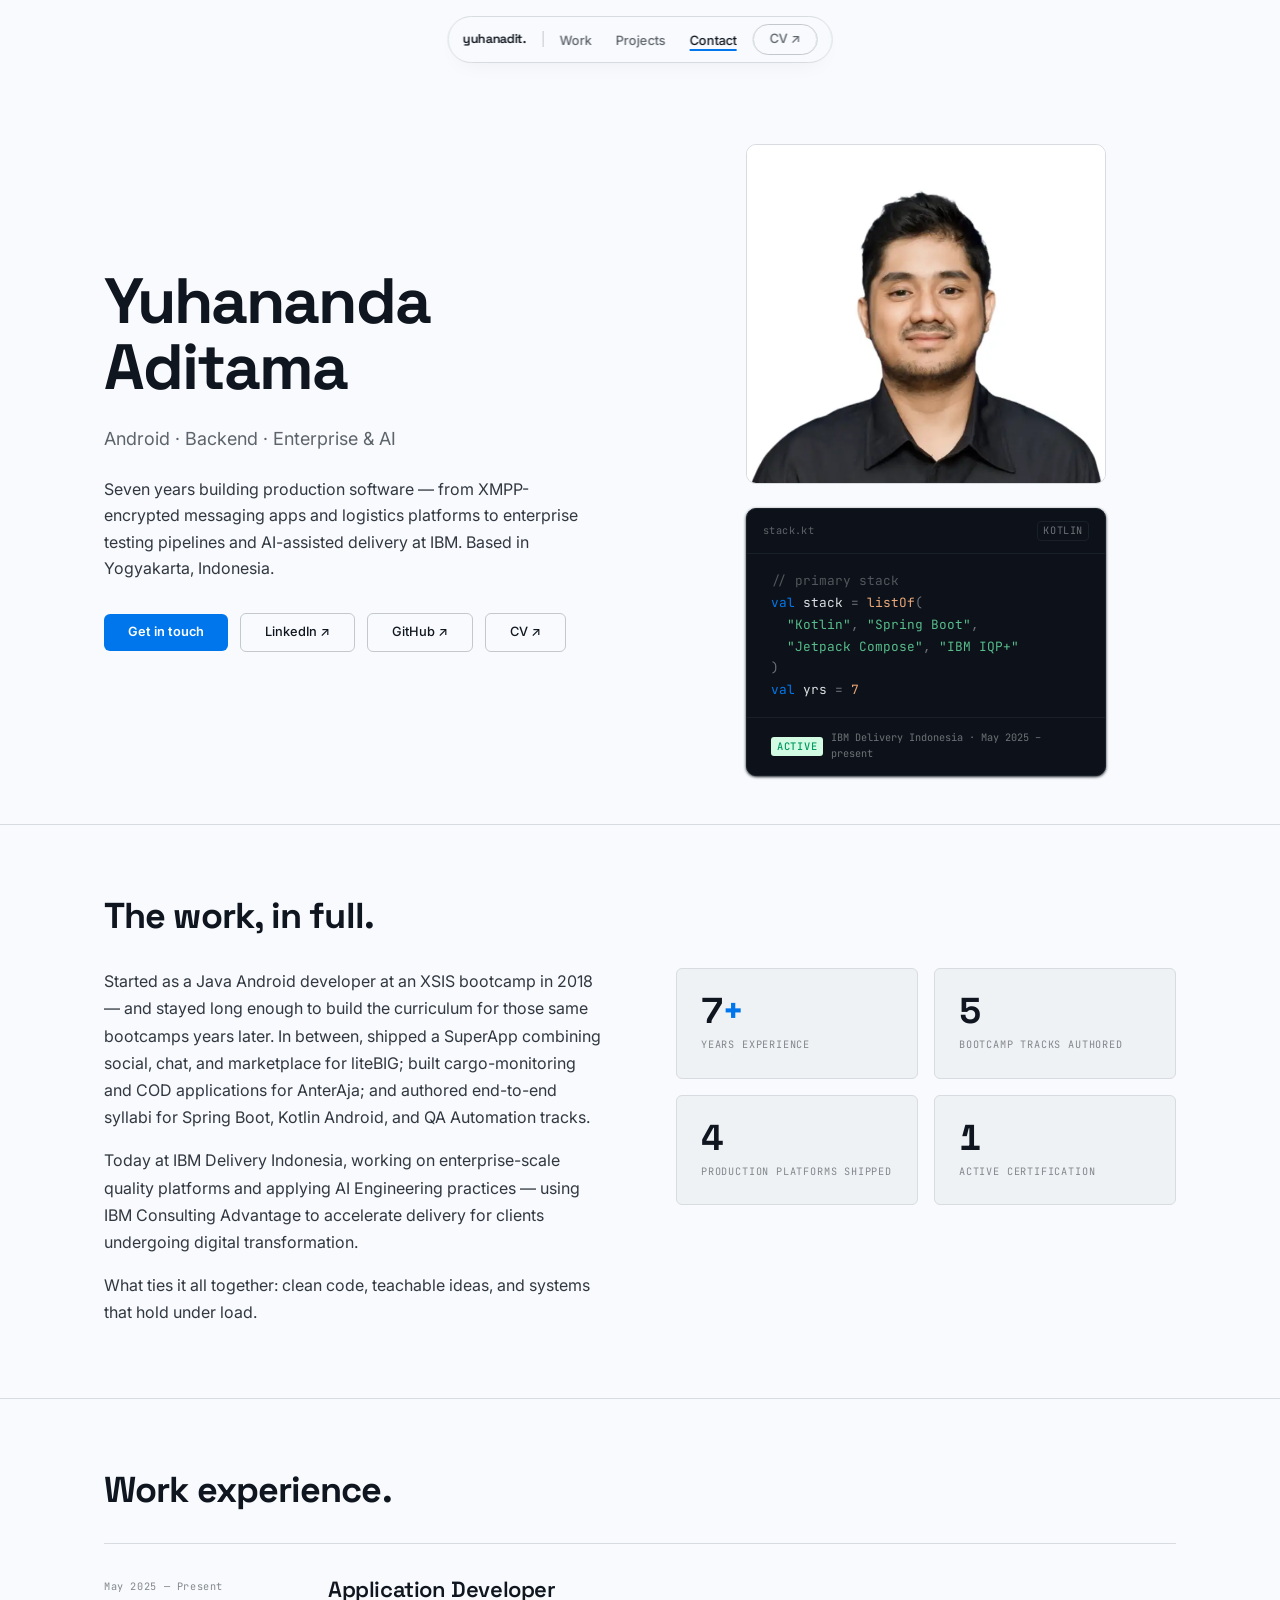
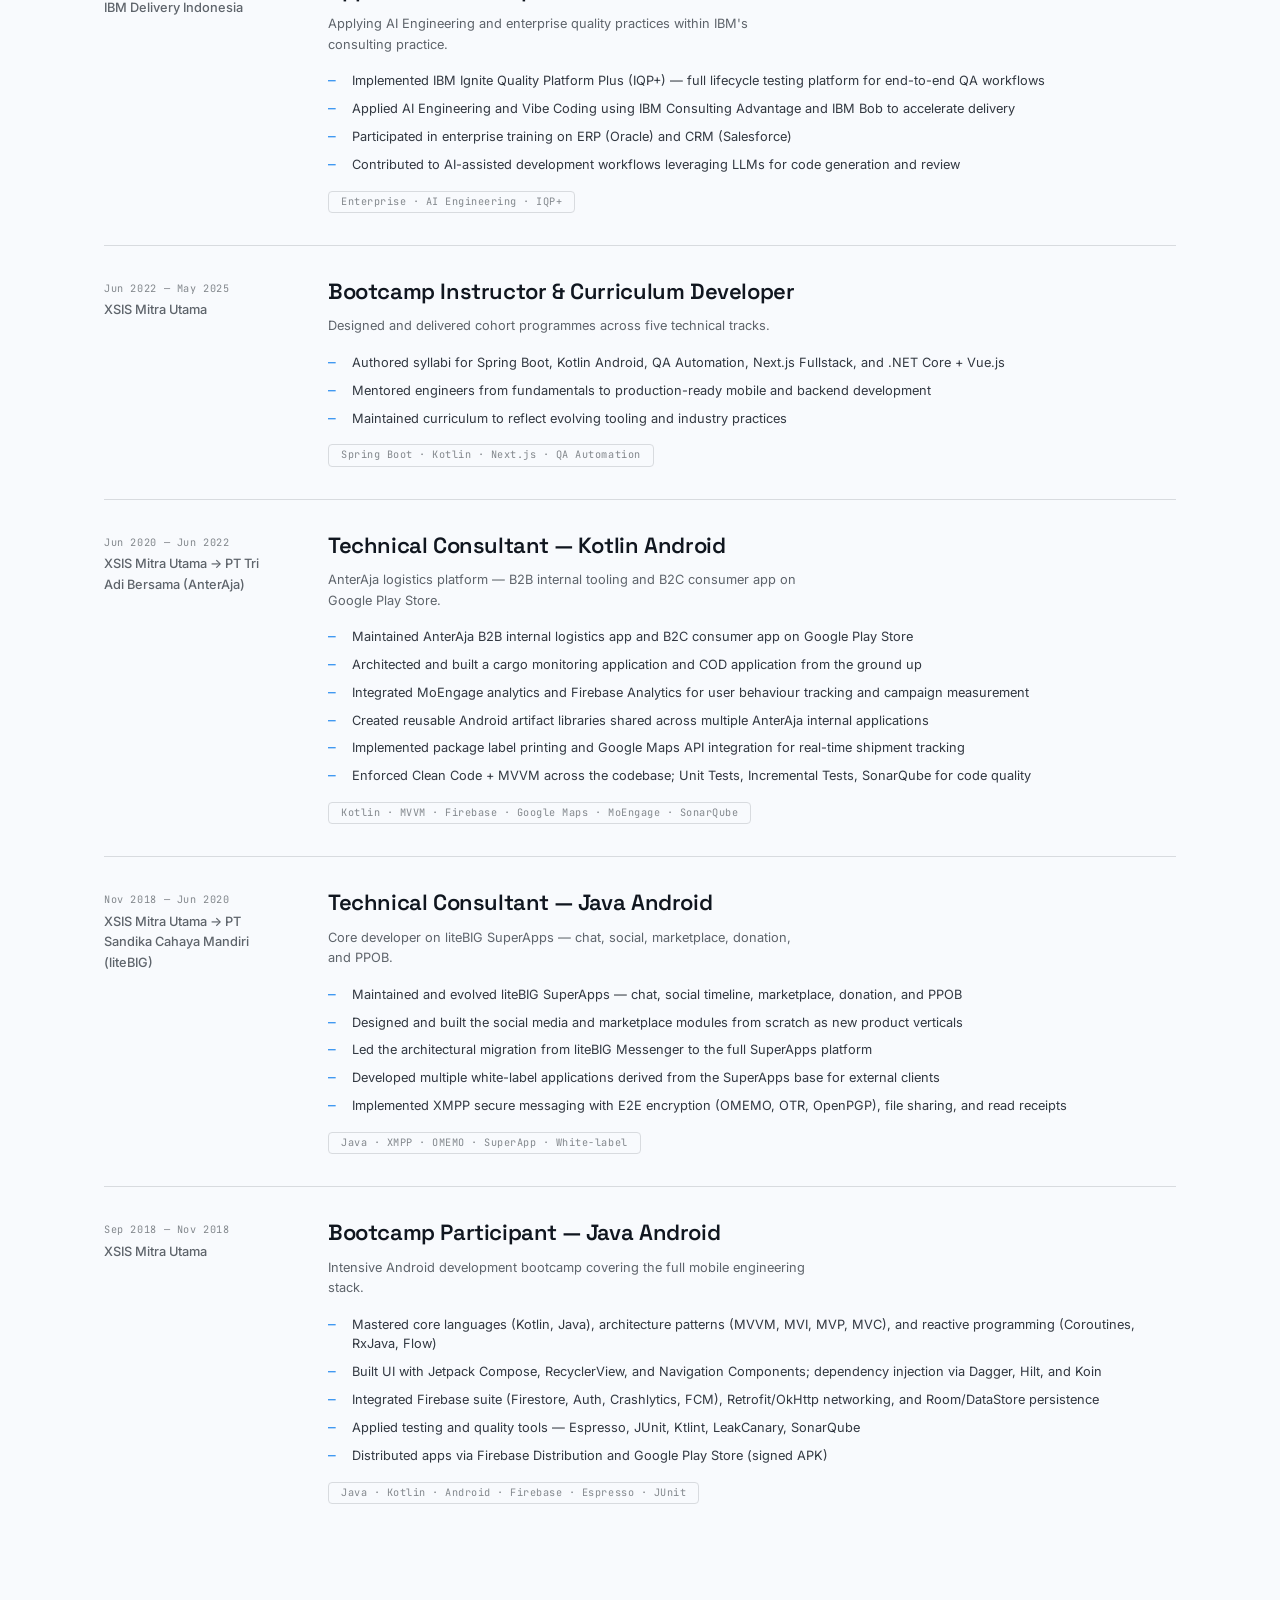
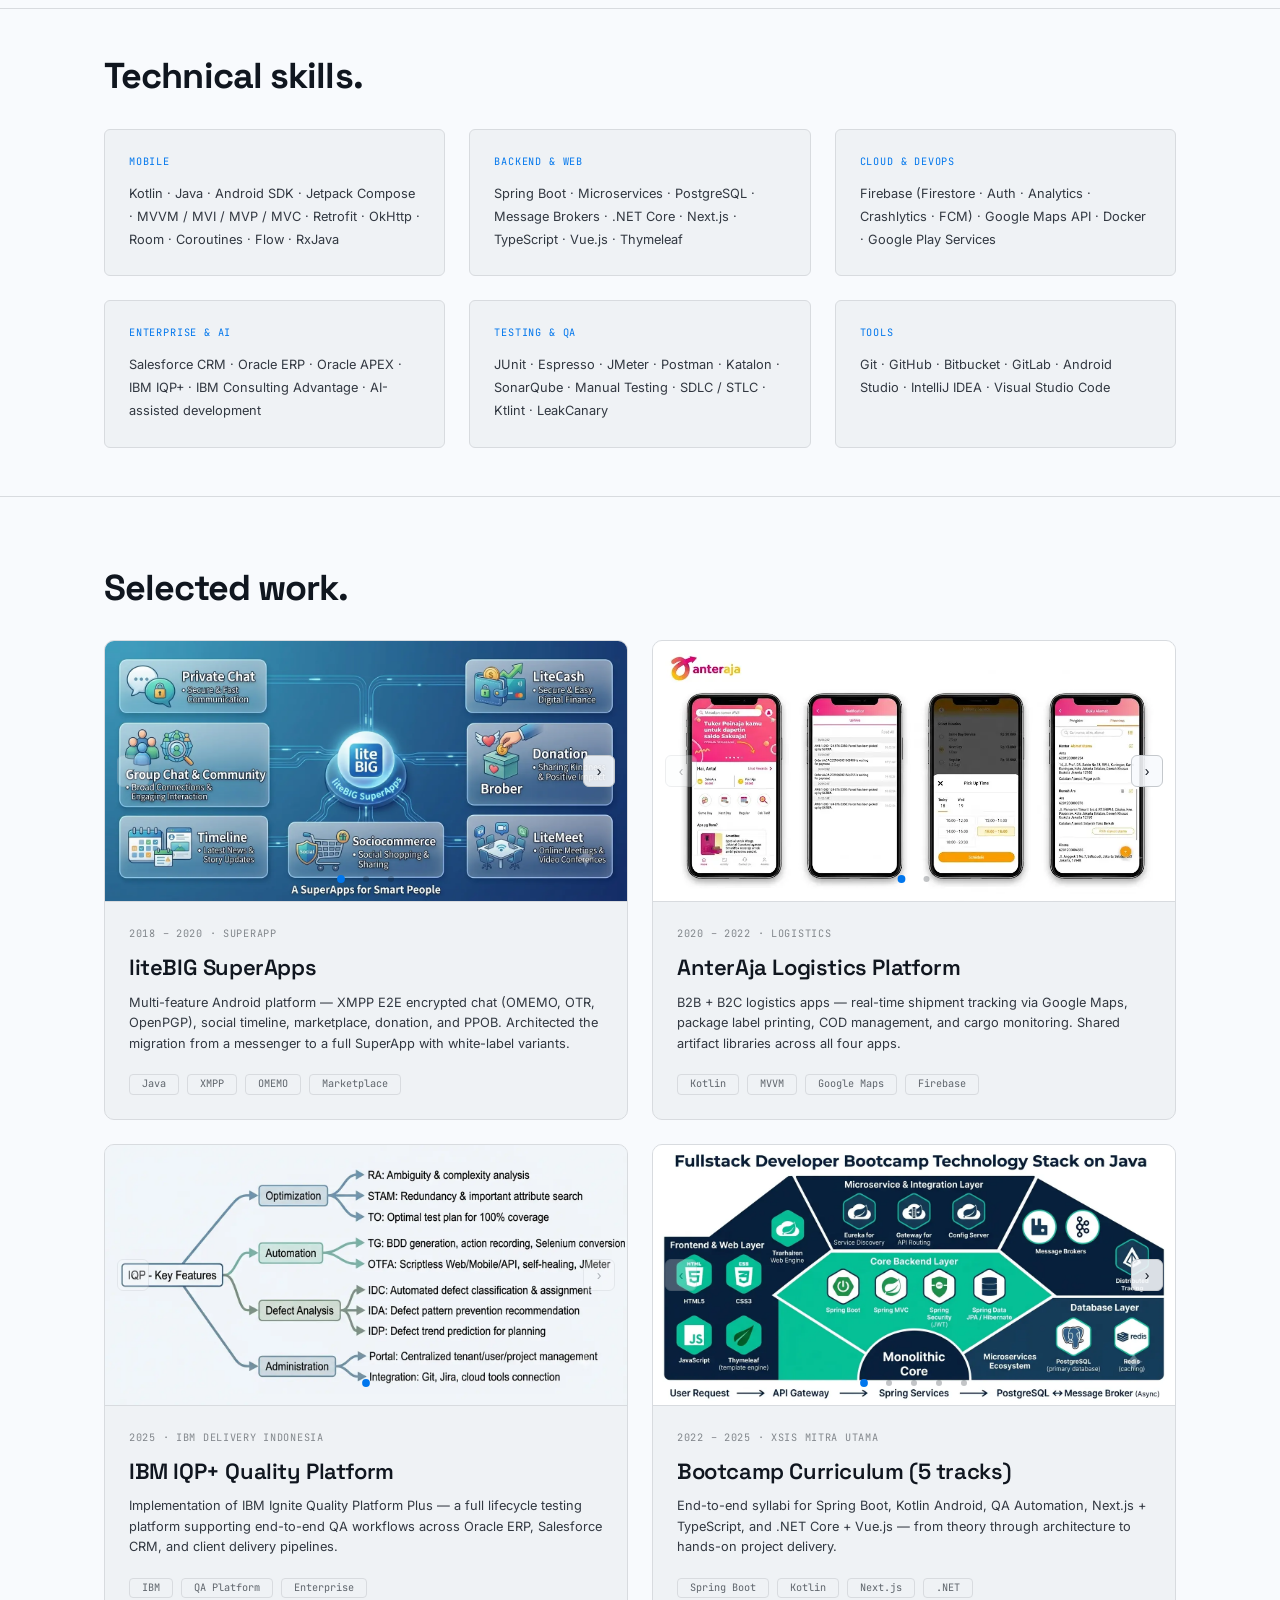
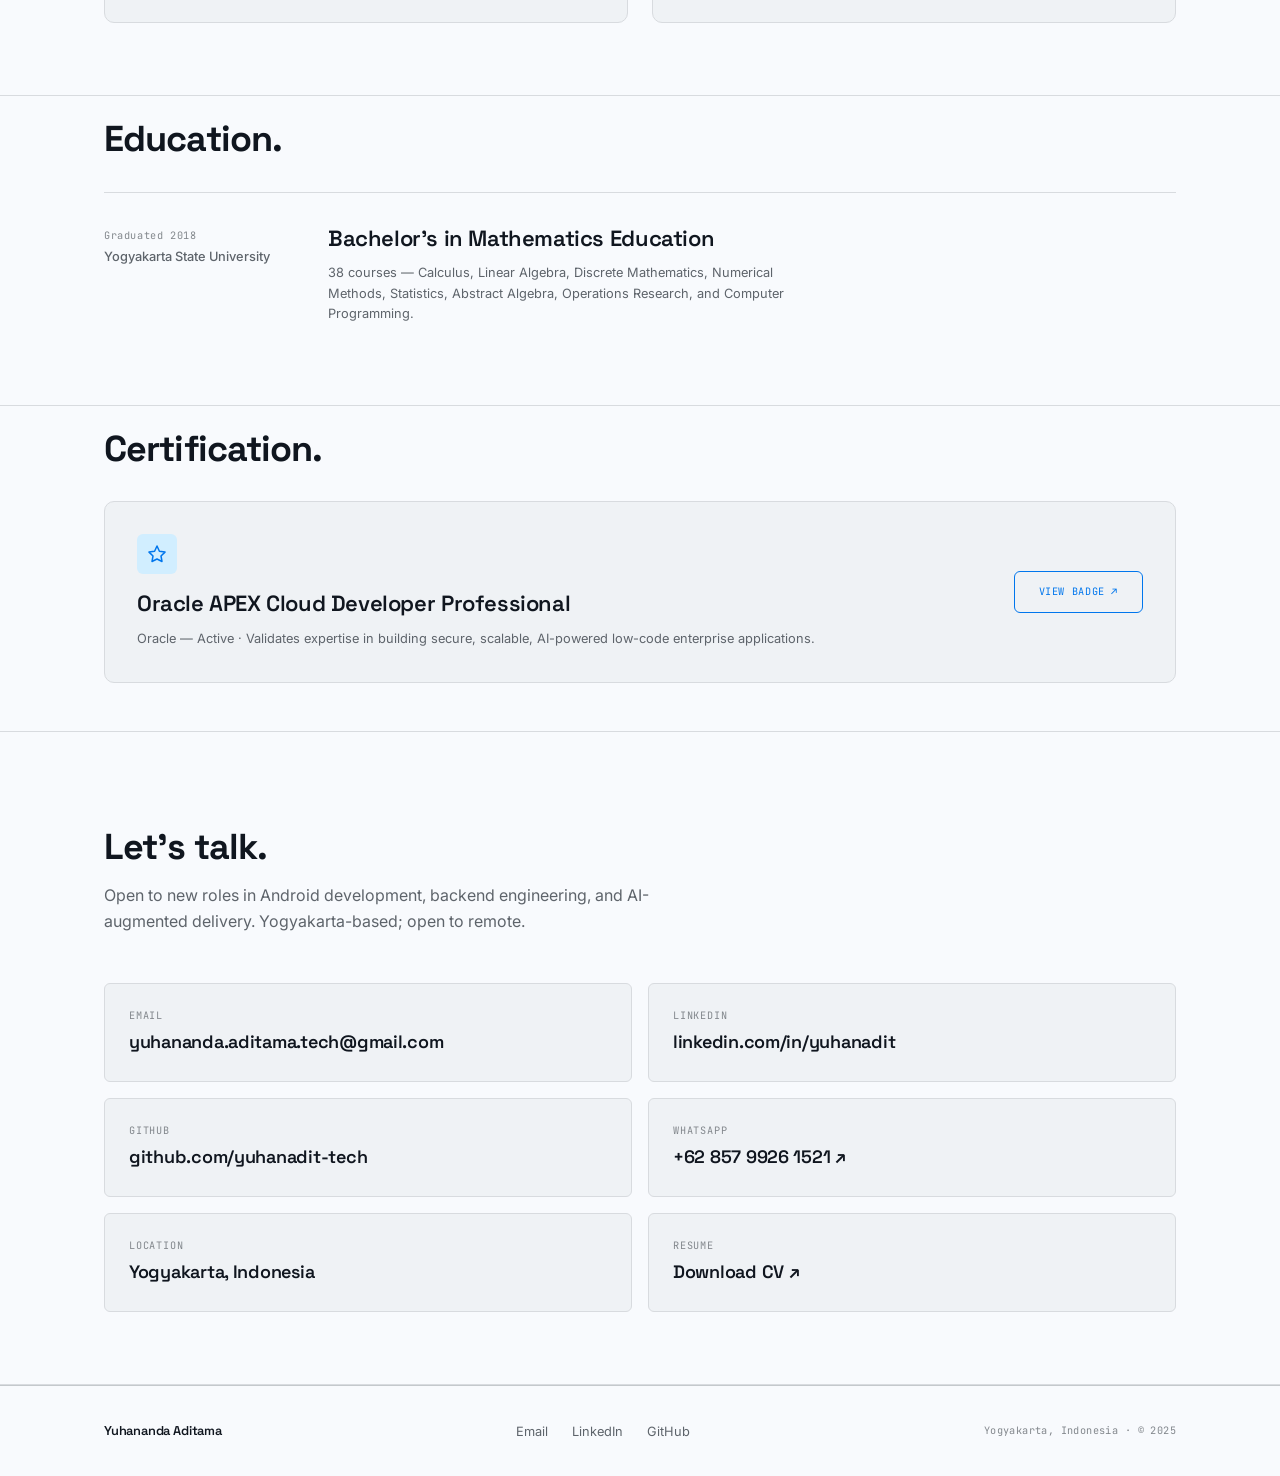
==== commit 5ab407bb: "fix(portfolio): remove 5 Hallmark audit majors - nav: replace N1 sticky bar with N5 floating pill (f" ====
--- a/index.html
+++ b/index.html
@@ -316,15 +316,6 @@
     }
 
     /* Left: identity */
-    .hero__eyebrow {
-      font-family: var(--font-mono);
-      font-size: var(--text-xs);
-      font-weight: 400;
-      letter-spacing: 0.08em;
-      text-transform: uppercase;
-      color: var(--color-accent);
-      margin-bottom: var(--space-md);
-    }
     .hero__name {
       font-family: var(--font-display);
       font-weight: 700;
@@ -356,7 +347,8 @@
       gap: var(--space-sm);
       align-items: center;
     }
-    .btn-outline-hero {
+    /* Single .btn-outline replaces both .btn-outline-hero and .btn-cv-hero */
+    .btn-outline {
       font-family: var(--font-body);
       font-size: var(--text-sm);
       font-weight: 500;
@@ -368,24 +360,9 @@
       white-space: nowrap;
       transition: border-color var(--dur-micro) var(--ease-out), color var(--dur-micro) var(--ease-out), transform var(--dur-micro) var(--ease-out);
     }
-    .btn-outline-hero:hover { border-color: var(--color-ink); transform: translateY(-1px); }
-    .btn-outline-hero:active { transform: translateY(0); }
-    .btn-outline-hero:focus-visible { outline: 2px solid var(--color-focus); outline-offset: 3px; }
-    .btn-cv-hero {
-      font-family: var(--font-body);
-      font-size: var(--text-sm);
-      font-weight: 500;
-      color: var(--color-ink);
-      border: var(--rule-strong);
-      border-radius: var(--radius-md);
-      padding: var(--space-xs) var(--space-lg);
-      text-decoration: none;
-      white-space: nowrap;
-      transition: border-color var(--dur-micro) var(--ease-out), color var(--dur-micro) var(--ease-out), transform var(--dur-micro) var(--ease-out);
-    }
-    .btn-cv-hero:hover { border-color: var(--color-ink); transform: translateY(-1px); }
-    .btn-cv-hero:active { transform: translateY(0); }
-    .btn-cv-hero:focus-visible { outline: 2px solid var(--color-focus); outline-offset: 3px; }
+    .btn-outline:hover { border-color: var(--color-ink); transform: translateY(-1px); }
+    .btn-outline:active { transform: translateY(0); }
+    .btn-outline:focus-visible { outline: 2px solid var(--color-focus); outline-offset: 3px; }
 
     /* Right: photo + code card stacked — constrained column */
     .hero__right {
@@ -483,12 +460,22 @@
     }
     .status-msg { font-size: var(--text-xs); color: var(--color-tok-muted); }
 
-    /* ─── SECTIONS ───────────────────────────────────────────────── */
+    /* ─── SECTIONS ───────────────────────────────────────────────────
+     * Intentional rhythm variation — not every section breathes the same.
+     * Base:        padding-block: var(--space-3xl)  (72px)
+     * Tight:       padding-block: var(--space-2xl)  (48px)
+     * Collapsed:   padding-block-start on a section that follows a related
+     *              section — Education + Certification run close together.
+     * ──────────────────────────────────────────────────────────── */
     .section {
       padding-block: var(--space-3xl);
       border-bottom: var(--rule);
     }
     .section--tight { padding-block: var(--space-2xl); }
+    /* Education → Certification: collapse the gap between them */
+    .section--flush-top { padding-block-start: var(--space-lg); }
+    /* Contact: extra breath before the closing section */
+    .section--open { padding-block-start: var(--space-4xl); }
     .section__head {
       font-family: var(--font-display);
       font-size: var(--text-display-s);
@@ -1027,15 +1014,14 @@
 
           <!-- Left: identity -->
           <div class="reveal">
-            <p class="hero__eyebrow">Application Developer · AI Engineer</p>
             <h1 id="hero-name" class="hero__name">Yuhananda<br>Aditama</h1>
             <p class="hero__title">Android · Backend · Enterprise &amp; AI</p>
             <p class="hero__lede">Seven years building production software — from XMPP-encrypted messaging apps and logistics platforms to enterprise testing pipelines and AI-assisted delivery at IBM. Based in Yogyakarta, Indonesia.</p>
             <div class="hero__ctas">
               <a class="btn-primary" href="#contact">Get in touch</a>
-              <a class="btn-outline-hero" href="https://linkedin.com/in/yuhanadit" target="_blank" rel="noopener">LinkedIn ↗</a>
-              <a class="btn-outline-hero" href="https://github.com/yuhanadit-tech" target="_blank" rel="noopener">GitHub ↗</a>
-              <a class="btn-cv-hero" href="assets/yuhananda-aditama-cv.pdf" target="_blank" rel="noopener" aria-label="Open CV PDF in new tab">↗ CV</a>
+              <a class="btn-outline" href="https://linkedin.com/in/yuhanadit" target="_blank" rel="noopener">LinkedIn ↗</a>
+              <a class="btn-outline" href="https://github.com/yuhanadit-tech" target="_blank" rel="noopener">GitHub ↗</a>
+              <a class="btn-outline" href="assets/yuhananda-aditama-cv.pdf" target="_blank" rel="noopener" aria-label="Open CV PDF in new tab">CV ↗</a>
             </div>
           </div>
 
@@ -1341,7 +1327,7 @@
     </section>
 
     <!-- ─── EDUCATION ─────────────────────────────────────────── -->
-    <section class="section section--tight" aria-labelledby="edu-head">
+    <section class="section section--tight section--flush-top" aria-labelledby="edu-head">
       <div class="container">
         <h2 id="edu-head" class="section__head">Education.</h2>
         <div class="timeline__item" style="border-top: var(--rule);">
@@ -1358,7 +1344,7 @@
     </section>
 
     <!-- ─── CERTIFICATION ────────────────────────────────────── -->
-    <section class="section section--tight" aria-labelledby="cert-head">
+    <section class="section section--tight section--flush-top" aria-labelledby="cert-head">
       <div class="container">
         <h2 id="cert-head" class="section__head">Certification.</h2>
         <div class="cert-card">
@@ -1377,7 +1363,7 @@
     </section>
 
     <!-- ─── CONTACT ───────���───────────────────────────────────── -->
-    <section class="section" id="contact" aria-labelledby="contact-head">
+    <section class="section section--open" id="contact" aria-labelledby="contact-head">
       <div class="container">
         <h2 id="contact-head" class="section__head">Let's talk.</h2>
         <p class="section__sub">Open to new roles in Android development, backend engineering, and AI-augmented delivery. Yogyakarta-based; open to remote.</p>
@@ -1436,9 +1422,9 @@
     <img class="lightbox__img" id="lightbox-img" src="" alt="">
   </div>
 
-  <!-- Vercel Web Analytics -->
+  <!-- Vercel Web Analytics — pinned to exact version, no @latest drift -->
   <script type="module">
-    import { inject } from 'https://cdn.jsdelivr.net/npm/@vercel/analytics@latest/dist/index.js';
+    import { inject } from 'https://cdn.jsdelivr.net/npm/@vercel/analytics@1.5.0/dist/index.js';
     inject();
   </script>
 
@@ -1526,13 +1512,17 @@
       function openLightbox(src, alt) {
         lightboxImg.src = src;
         lightboxImg.alt = alt;
+        /* Compensate for scrollbar disappearing to prevent layout shift */
+        var sb = window.innerWidth - document.documentElement.clientWidth;
+        document.body.style.paddingRight = sb > 0 ? sb + 'px' : '';
+        document.body.style.overflow = 'hidden';
         lightbox.classList.add('is-open');
-        document.body.style.overflow = 'hidden';
         lightboxClose.focus();
       }
       function closeLightbox() {
         lightbox.classList.remove('is-open');
         document.body.style.overflow = '';
+        document.body.style.paddingRight = '';
         lightboxImg.src = '';
       }
       lightboxClose.addEventListener('click', closeLightbox);
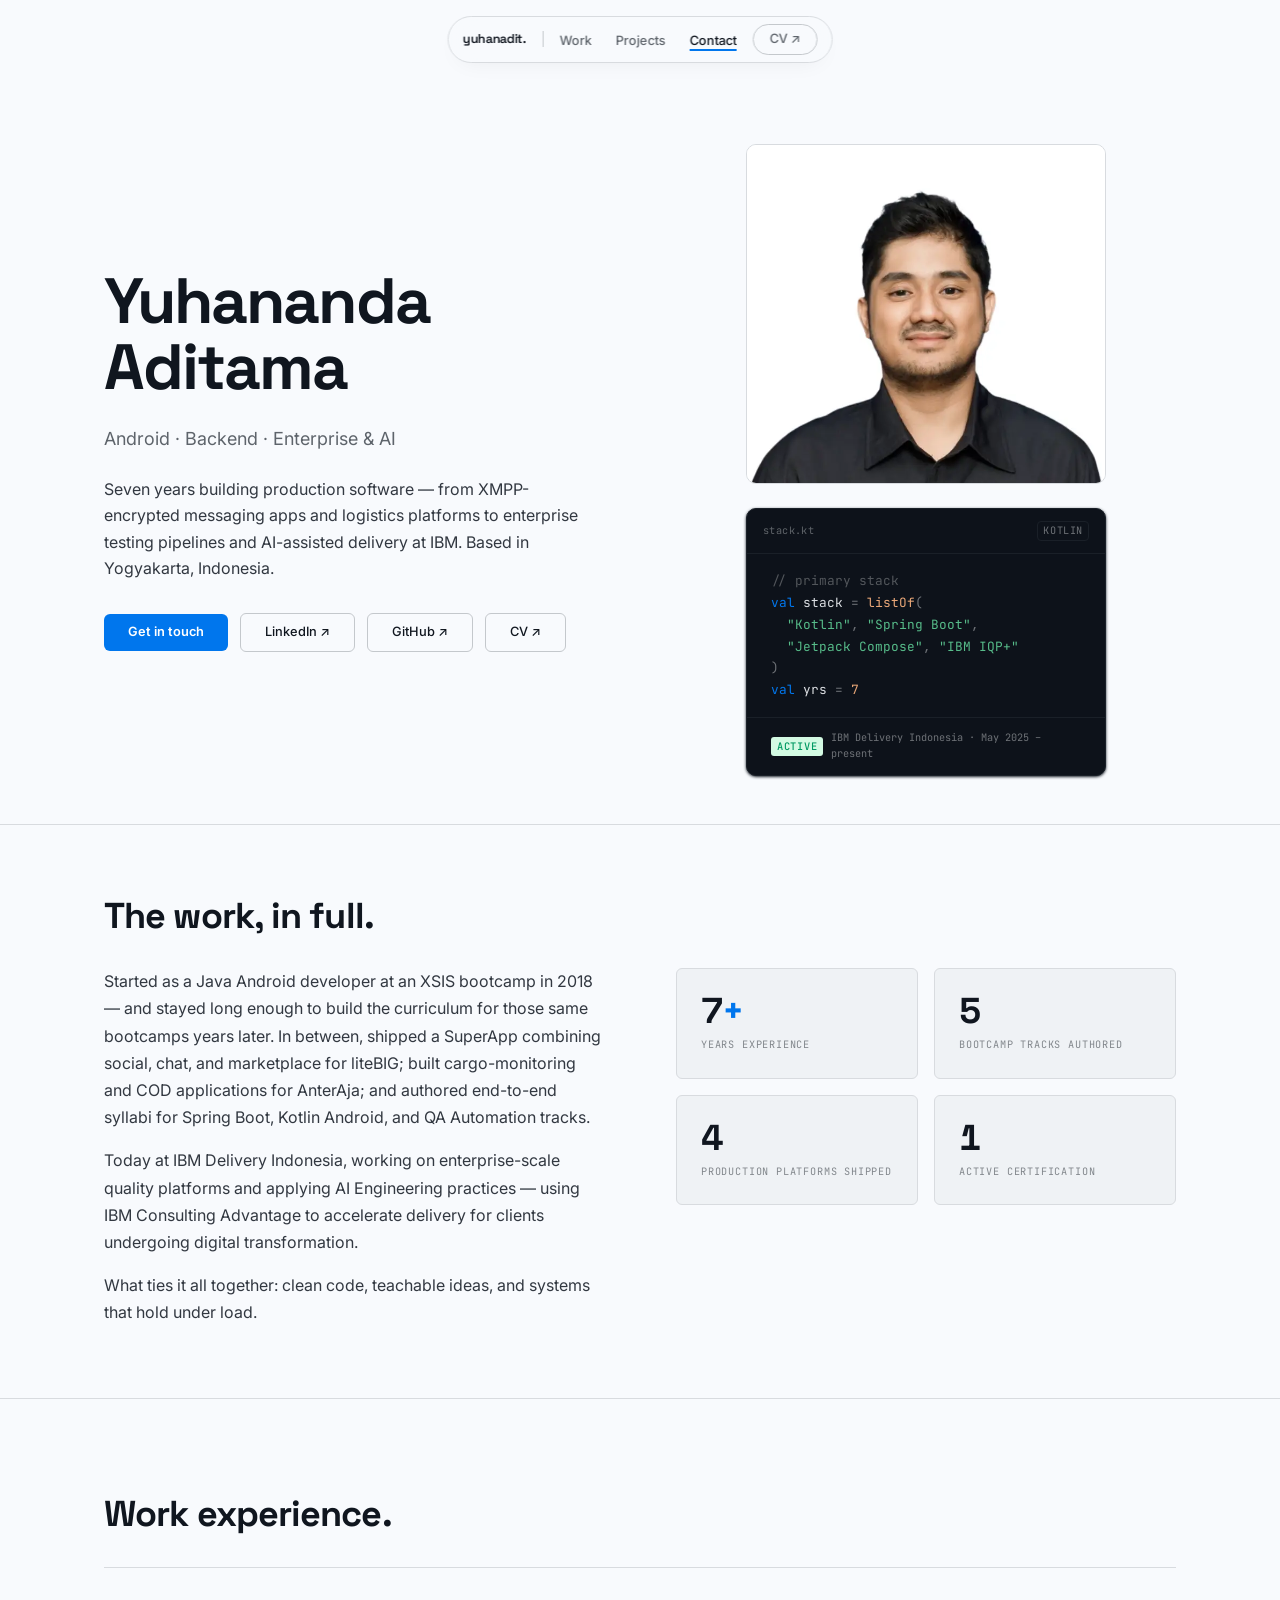
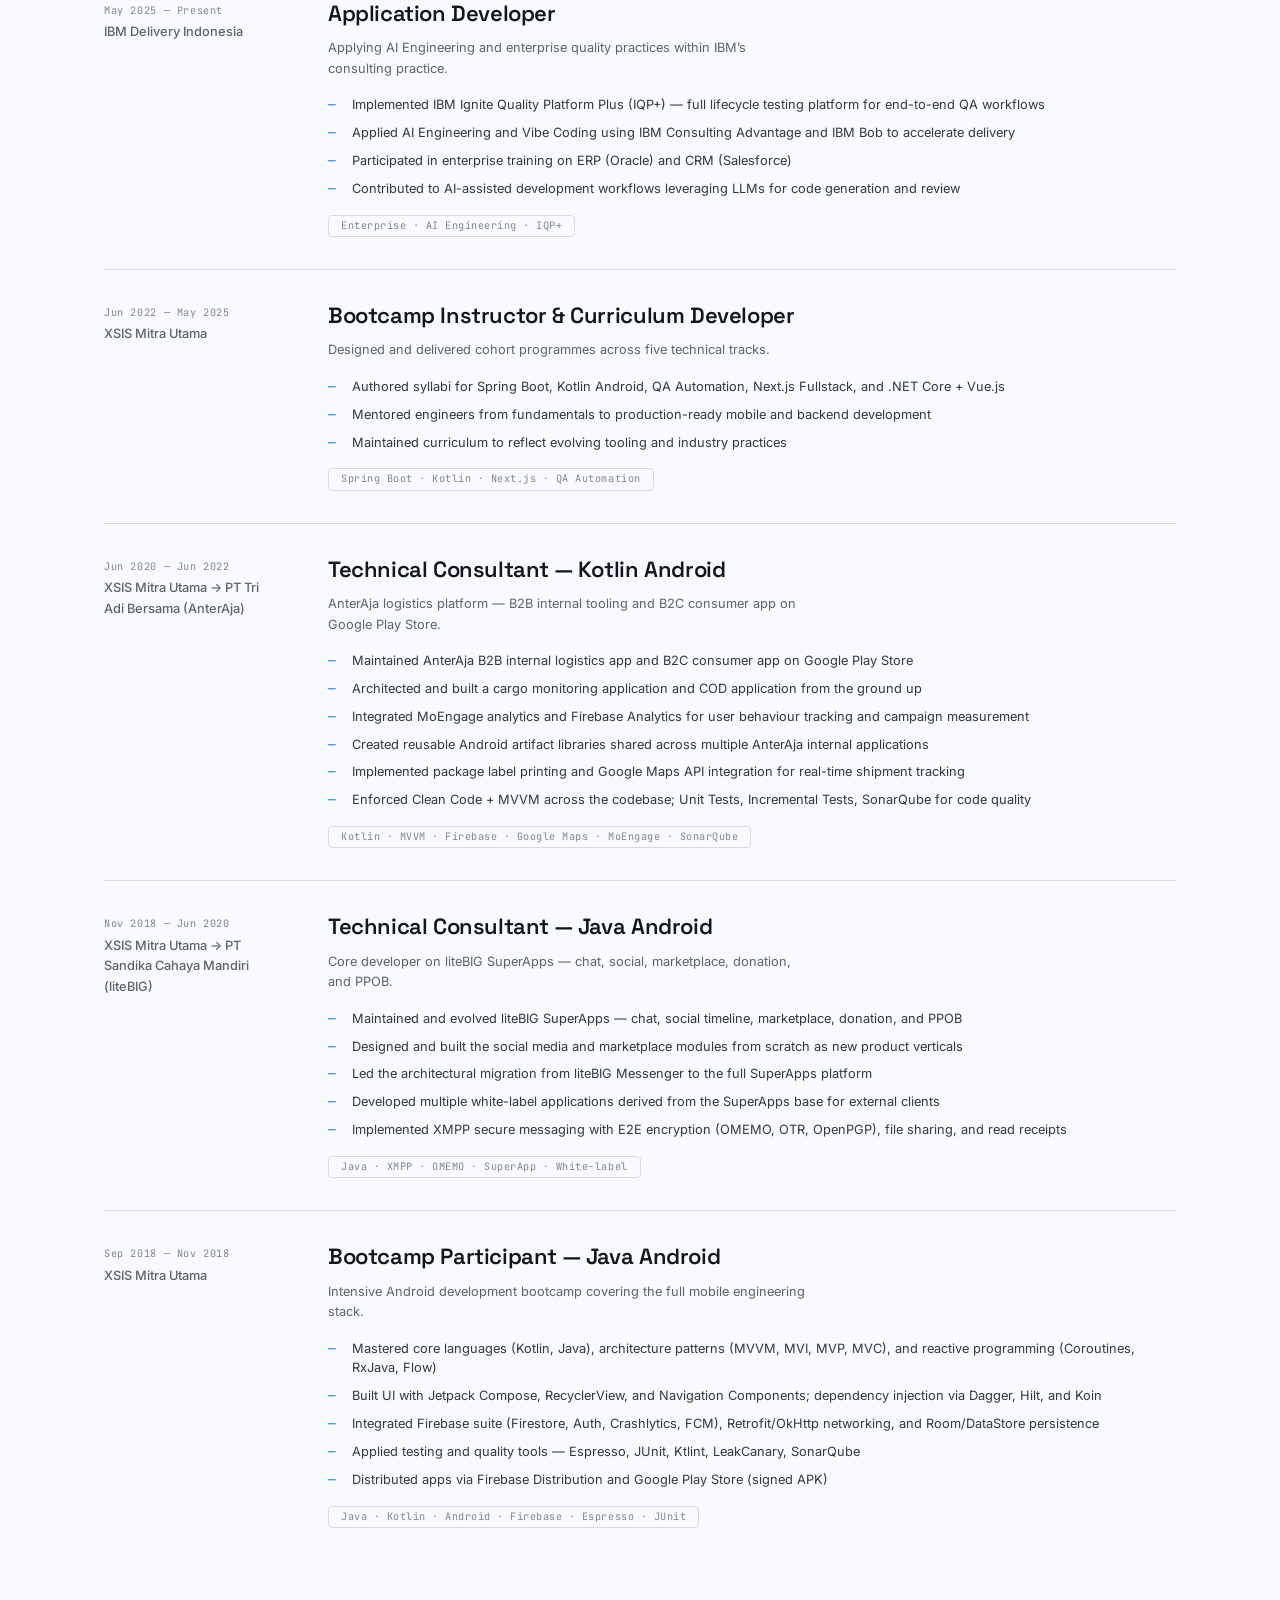
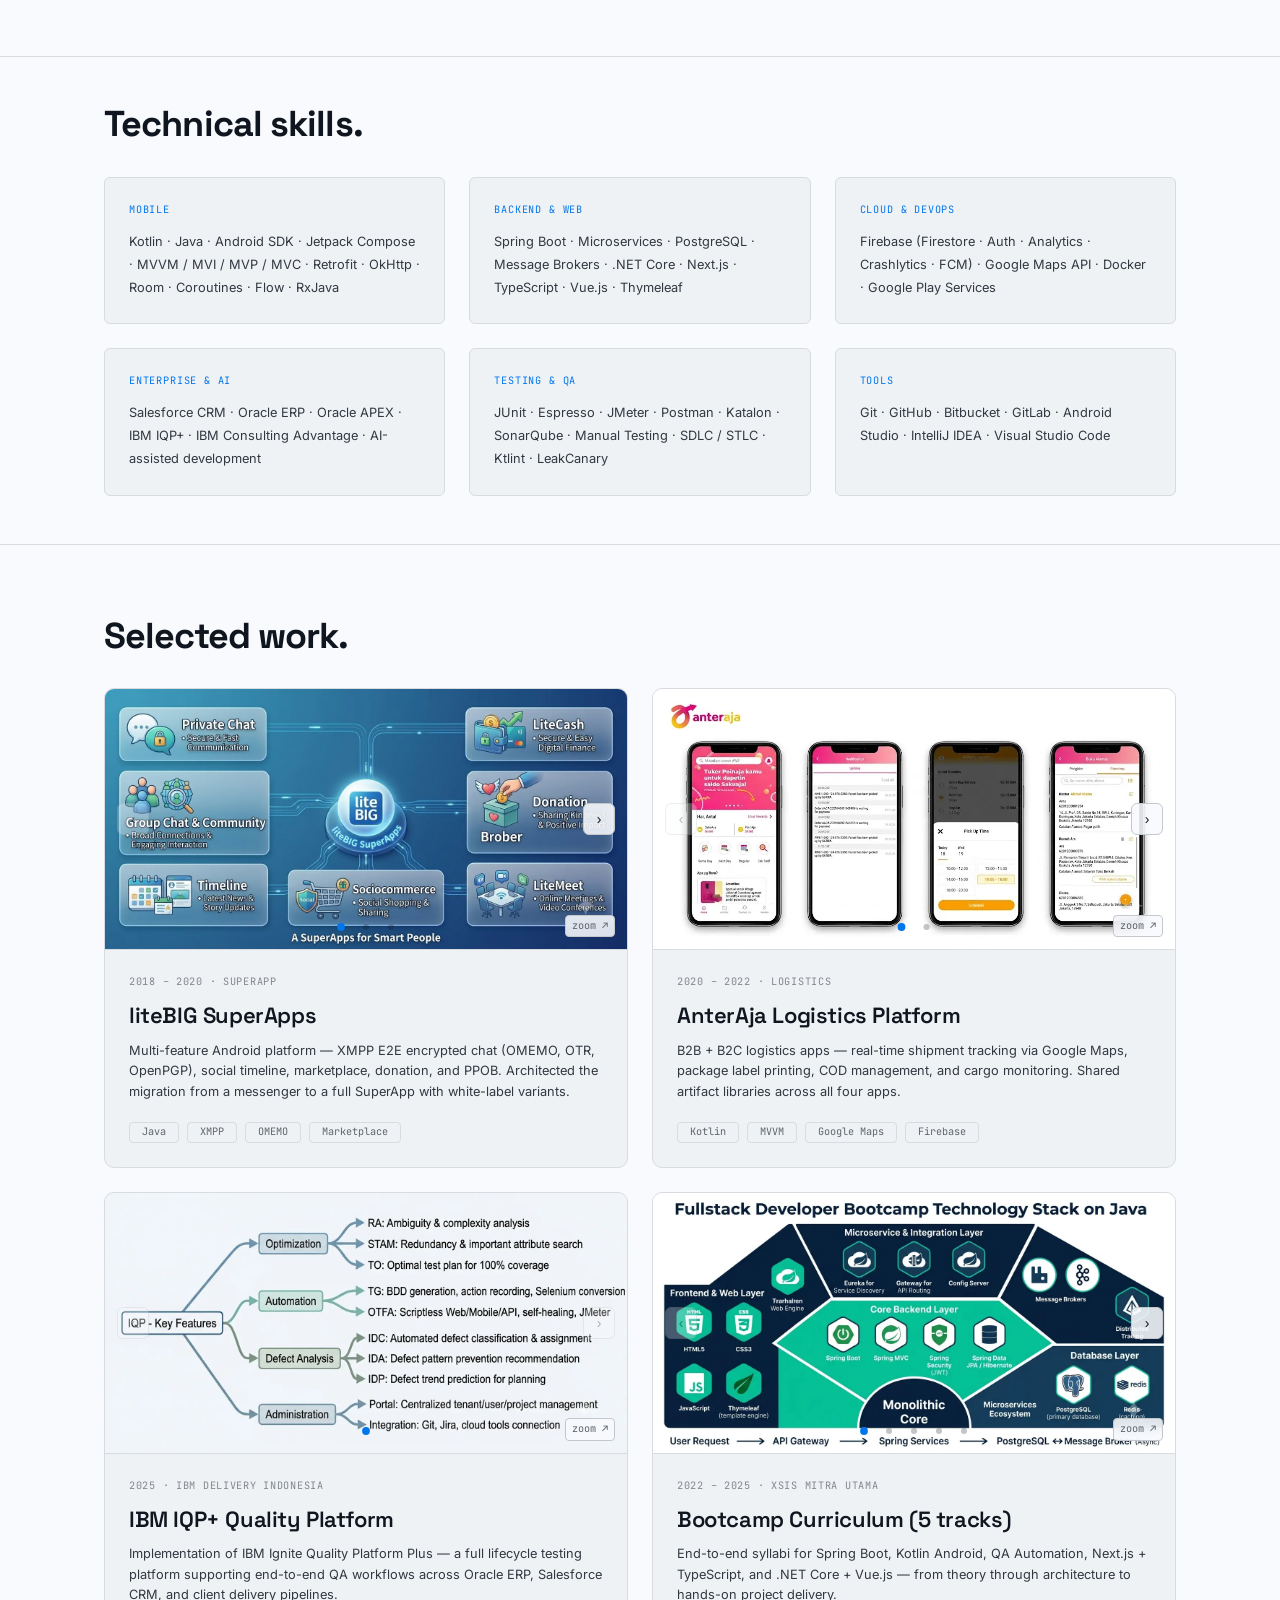
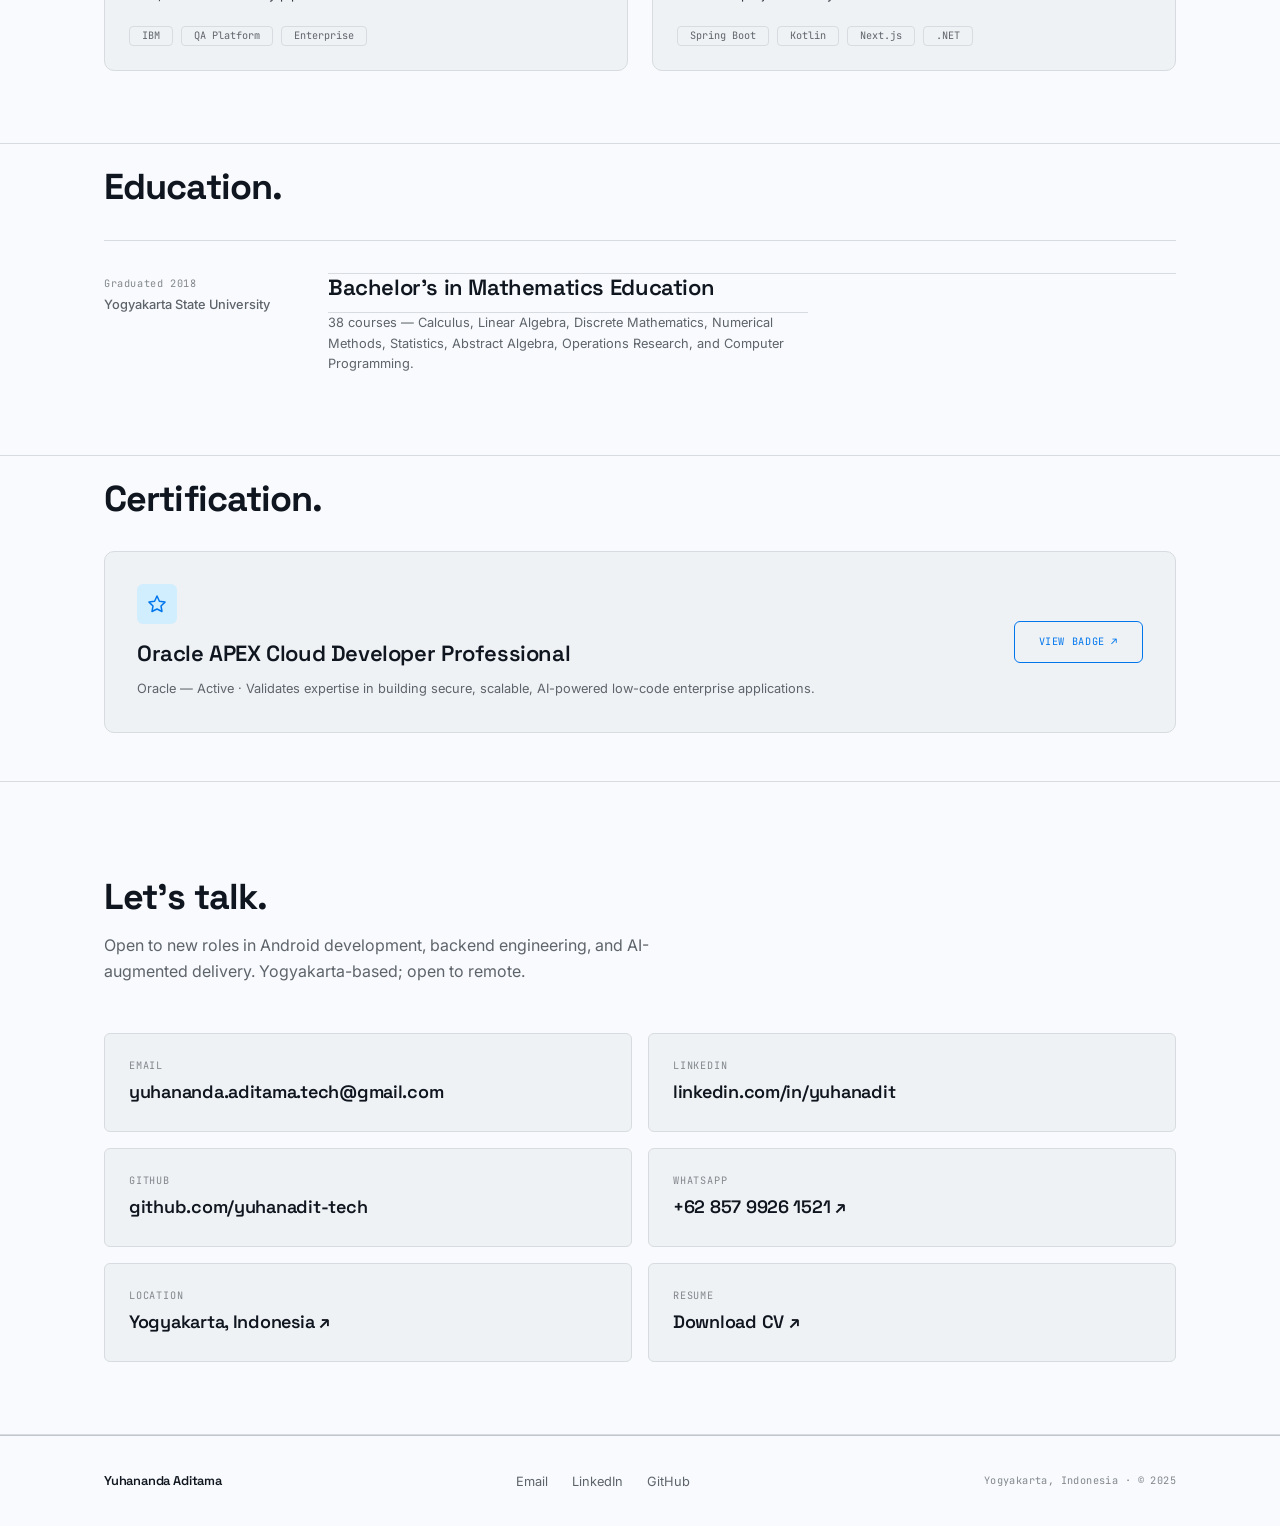
==== commit 24d83341: "fix: apply Hallmark audit fixes — 5 major, 7 minor - Scope reveal animation to hero children only; r" ====
--- a/index.html
+++ b/index.html
@@ -108,16 +108,17 @@
     .skip-link:focus { top: 0; }
     .skip-link:focus-visible { outline: 2px solid var(--color-accent-ink); outline-offset: -3px; }
 
-    /* ─── Reveal animation ───────────────────────────────────────── */
-    .reveal {
+    /* ─── Reveal animation — hero children only ──────────────────── */
+    .hero .reveal {
       opacity: 0;
       transform: translateY(10px);
       transition: opacity var(--dur-reveal) var(--ease-out),
                   transform var(--dur-reveal) var(--ease-out);
     }
-    .reveal.is-in { opacity: 1; transform: none; }
+    .hero .reveal.is-in { opacity: 1; transform: none; }
+    .reveal--delayed { transition-delay: var(--dur-stagger); }
     @media (prefers-reduced-motion: reduce) {
-      .reveal { opacity: 1; transform: none; transition: none; }
+      .hero .reveal { opacity: 1; transform: none; transition: none; }
     }
 
     /* ─── Layout ─────────────────────────────────────────────────── */
@@ -387,7 +388,7 @@
       filter: grayscale(5%);
     }
     @media (max-width: 59.9rem) {
-      .hero__right { max-width: 100%; align-items: center; }
+      .hero__right { max-width: 100%; align-items: flex-start; }
       .hero__photo-wrap { width: auto; }
       .hero__photo {
         width: 160px;
@@ -464,6 +465,7 @@
      * Intentional rhythm variation — not every section breathes the same.
      * Base:        padding-block: var(--space-3xl)  (72px)
      * Tight:       padding-block: var(--space-2xl)  (48px)
+     * Wide:        padding-block: var(--space-4xl)  (96px) — Experience
      * Collapsed:   padding-block-start on a section that follows a related
      *              section — Education + Certification run close together.
      * ──────────────────────────────────────────────────────────── */
@@ -472,6 +474,7 @@
       border-bottom: var(--rule);
     }
     .section--tight { padding-block: var(--space-2xl); }
+    .section--wide  { padding-block: var(--space-4xl); }
     /* Education → Certification: collapse the gap between them */
     .section--flush-top { padding-block-start: var(--space-lg); }
     /* Contact: extra breath before the closing section */
@@ -673,6 +676,23 @@
       background: var(--color-paper-3);
       border-bottom: var(--rule);
     }
+    /* Zoom affordance badge — always visible, not hover-only */
+    .carousel__zoom-hint {
+      position: absolute;
+      bottom: var(--space-sm);
+      right: var(--space-sm);
+      z-index: 3;
+      background: var(--color-nav-bg);
+      border: var(--rule-strong);
+      border-radius: var(--radius-sm);
+      font-family: var(--font-mono);
+      font-size: var(--text-xs);
+      color: var(--color-neutral);
+      padding: 2px 6px;
+      pointer-events: none;
+      backdrop-filter: blur(6px);
+      -webkit-backdrop-filter: blur(6px);
+    }
     .carousel__track {
       display: flex;
       height: 100%;
@@ -688,6 +708,10 @@
       cursor: zoom-in;
       user-select: none;
       -webkit-user-drag: none;
+    }
+    .carousel__track img:focus-visible {
+      outline: 2px solid var(--color-focus);
+      outline-offset: -3px;
     }
     .carousel__btn {
       position: absolute;
@@ -823,6 +847,17 @@
       border-radius: var(--radius-sm);
       padding: 1px var(--space-sm);
       white-space: nowrap;
+    }
+
+    /* ─── EDUCATION (standalone timeline item) ───────────────────── */
+    .timeline__item--standalone {
+      border-top: var(--rule);
+    }
+    .timeline__item--standalone .timeline__role {
+      font-size: var(--text-lg);
+    }
+    .timeline__item--standalone .timeline__desc {
+      margin-bottom: 0;
     }
 
     /* ─── CERTIFICATION ──────────────────────────────────────────── */
@@ -1026,7 +1061,7 @@
           </div>
 
           <!-- Right: photo + code card -->
-          <div class="hero__right reveal" style="transition-delay:100ms">
+          <div class="hero__right reveal reveal--delayed">
             <div class="hero__photo-wrap">
               <img
                 class="hero__photo"
@@ -1094,7 +1129,7 @@
     </section>
 
     <!-- ─── EXPERIENCE ────────────────────────────────────────── -->
-    <section class="section" id="work" aria-labelledby="exp-head">
+    <section class="section section--wide" id="work" aria-labelledby="exp-head">
       <div class="container">
         <h2 id="exp-head" class="section__head">Work experience.</h2>
         <ol class="timeline" reversed>
@@ -1106,7 +1141,7 @@
             </div>
             <div>
               <h3 class="timeline__role">Application Developer</h3>
-              <p class="timeline__desc">Applying AI Engineering and enterprise quality practices within IBM's consulting practice.</p>
+              <p class="timeline__desc">Applying AI Engineering and enterprise quality practices within IBM&rsquo;s consulting practice.</p>
               <ul class="timeline__bullets">
                 <li>Implemented IBM Ignite Quality Platform Plus (IQP+) — full lifecycle testing platform for end-to-end QA workflows</li>
                 <li>Applied AI Engineering and Vibe Coding using IBM Consulting Advantage and IBM Bob to accelerate delivery</li>
@@ -1239,13 +1274,14 @@
             <!-- Carousel: add more <img> tags here to add slides -->
             <div class="carousel" role="region" aria-label="liteBIG SuperApps screenshots">
               <div class="carousel__track">
-                <img src="assets/litebig-superapps1.webp" alt="liteBIG SuperApps — multi-feature Android SuperApp with chat, social, and marketplace">
-                <img src="assets/litebig-superapps2.webp" alt="liteBIG SuperApps — XMPP encrypted messaging with OMEMO end-to-end encryption" loading="lazy">
-                <img src="assets/litebig-superapps3.webp" alt="liteBIG SuperApps — social timeline and marketplace modules" loading="lazy">
+                <img src="assets/litebig-superapps1.webp" alt="liteBIG SuperApps — multi-feature Android SuperApp with chat, social, and marketplace" tabindex="0">
+                <img src="assets/litebig-superapps2.webp" alt="liteBIG SuperApps — XMPP encrypted messaging with OMEMO end-to-end encryption" loading="lazy" tabindex="0">
+                <img src="assets/litebig-superapps3.webp" alt="liteBIG SuperApps — social timeline and marketplace modules" loading="lazy" tabindex="0">
               </div>
               <button class="carousel__btn carousel__btn--prev" aria-label="Previous slide" disabled>&#8249;</button>
               <button class="carousel__btn carousel__btn--next" aria-label="Next slide">&#8250;</button>
-              <div class="carousel__dots" aria-hidden="true"></div>
+              <div class="carousel__dots"></div>
+              <span class="carousel__zoom-hint" aria-hidden="true">zoom ↗</span>
             </div>
             <div class="project-card__body">
               <p class="project-card__meta">2018 – 2020 · SuperApp</p>
@@ -1261,12 +1297,13 @@
             <!-- Carousel: add more <img> tags here to add slides -->
             <div class="carousel" role="region" aria-label="AnterAja logistics platform screenshots">
               <div class="carousel__track">
-                <img src="assets/anteraja1.webp" alt="AnterAja — B2C consumer logistics app with real-time shipment tracking on Google Play Store">
-                <img src="assets/anteraja2.webp" alt="AnterAja — B2B internal logistics app with cargo monitoring and COD management" loading="lazy">
+                <img src="assets/anteraja1.webp" alt="AnterAja — B2C consumer logistics app with real-time shipment tracking on Google Play Store" loading="lazy" tabindex="0">
+                <img src="assets/anteraja2.webp" alt="AnterAja — B2B internal logistics app with cargo monitoring and COD management" loading="lazy" tabindex="0">
               </div>
               <button class="carousel__btn carousel__btn--prev" aria-label="Previous slide" disabled>&#8249;</button>
               <button class="carousel__btn carousel__btn--next" aria-label="Next slide">&#8250;</button>
-              <div class="carousel__dots" aria-hidden="true"></div>
+              <div class="carousel__dots"></div>
+              <span class="carousel__zoom-hint" aria-hidden="true">zoom ↗</span>
             </div>
             <div class="project-card__body">
               <p class="project-card__meta">2020 – 2022 · Logistics</p>
@@ -1282,11 +1319,12 @@
             <!-- Single image — add more <img> tags inside .carousel__track to enable carousel -->
             <div class="carousel" role="region" aria-label="IBM IQP+ platform screenshot">
               <div class="carousel__track">
-                <img src="assets/ibm-iqp.webp" alt="IBM Ignite Quality Platform Plus — full lifecycle QA testing platform for enterprise delivery pipelines">
+                <img src="assets/ibm-iqp.webp" alt="IBM Ignite Quality Platform Plus — full lifecycle QA testing platform for enterprise delivery pipelines" loading="lazy" tabindex="0">
               </div>
               <button class="carousel__btn carousel__btn--prev" aria-label="Previous slide" disabled>&#8249;</button>
               <button class="carousel__btn carousel__btn--next" aria-label="Next slide" disabled>&#8250;</button>
-              <div class="carousel__dots" aria-hidden="true"></div>
+              <div class="carousel__dots"></div>
+              <span class="carousel__zoom-hint" aria-hidden="true">zoom ↗</span>
             </div>
             <div class="project-card__body">
               <p class="project-card__meta">2025 · IBM Delivery Indonesia</p>
@@ -1302,15 +1340,16 @@
             <!-- Carousel: add more <img> tags here to add slides -->
             <div class="carousel" role="region" aria-label="Bootcamp curriculum screenshots">
               <div class="carousel__track">
-                <img src="assets/bootcamp-springboot.webp" alt="XSIS Bootcamp — Spring Boot backend curriculum with PostgreSQL, microservices and Thymeleaf">
-                <img src="assets/bootcamp-android.webp" alt="XSIS Bootcamp — Kotlin Android curriculum with Jetpack Compose and MVVM architecture" loading="lazy">
-                <img src="assets/bootcamp-qa.webp" alt="XSIS Bootcamp — QA Automation curriculum with JMeter, Postman and Katalon" loading="lazy">
-                <img src="assets/bootcamp-nextjs.webp" alt="XSIS Bootcamp — Next.js and TypeScript fullstack curriculum" loading="lazy">
-                <img src="assets/bootcamp-netvue.webp" alt="XSIS Bootcamp — .NET Core backend and Vue.js frontend curriculum" loading="lazy">
+                <img src="assets/bootcamp-springboot.webp" alt="XSIS Bootcamp — Spring Boot backend curriculum with PostgreSQL, microservices and Thymeleaf" loading="lazy" tabindex="0">
+                <img src="assets/bootcamp-android.webp" alt="XSIS Bootcamp — Kotlin Android curriculum with Jetpack Compose and MVVM architecture" loading="lazy" tabindex="0">
+                <img src="assets/bootcamp-qa.webp" alt="XSIS Bootcamp — QA Automation curriculum with JMeter, Postman and Katalon" loading="lazy" tabindex="0">
+                <img src="assets/bootcamp-nextjs.webp" alt="XSIS Bootcamp — Next.js and TypeScript fullstack curriculum" loading="lazy" tabindex="0">
+                <img src="assets/bootcamp-netvue.webp" alt="XSIS Bootcamp — .NET Core backend and Vue.js frontend curriculum" loading="lazy" tabindex="0">
               </div>
               <button class="carousel__btn carousel__btn--prev" aria-label="Previous slide" disabled>&#8249;</button>
               <button class="carousel__btn carousel__btn--next" aria-label="Next slide">&#8250;</button>
-              <div class="carousel__dots" aria-hidden="true"></div>
+              <div class="carousel__dots"></div>
+              <span class="carousel__zoom-hint" aria-hidden="true">zoom ↗</span>
             </div>
             <div class="project-card__body">
               <p class="project-card__meta">2022 – 2025 · XSIS Mitra Utama</p>
@@ -1330,14 +1369,14 @@
     <section class="section section--tight section--flush-top" aria-labelledby="edu-head">
       <div class="container">
         <h2 id="edu-head" class="section__head">Education.</h2>
-        <div class="timeline__item" style="border-top: var(--rule);">
+        <div class="timeline__item timeline__item--standalone">
           <div class="timeline__meta">
             <p class="timeline__period">Graduated 2018</p>
             <p class="timeline__company">Yogyakarta State University</p>
           </div>
           <div>
-            <h3 class="timeline__role" style="font-size: var(--text-lg);">Bachelor's in Mathematics Education</h3>
-            <p class="timeline__desc" style="margin-bottom:0">38 courses — Calculus, Linear Algebra, Discrete Mathematics, Numerical Methods, Statistics, Abstract Algebra, Operations Research, and Computer Programming.</p>
+            <h3 class="timeline__role timeline__item--standalone">Bachelor&rsquo;s in Mathematics Education</h3>
+            <p class="timeline__desc timeline__item--standalone">38 courses — Calculus, Linear Algebra, Discrete Mathematics, Numerical Methods, Statistics, Abstract Algebra, Operations Research, and Computer Programming.</p>
           </div>
         </div>
       </div>
@@ -1362,10 +1401,10 @@
       </div>
     </section>
 
-    <!-- ─── CONTACT ───────���───────────────────────────────────── -->
+    <!-- ─── CONTACT ──────────────────────────────────────────── -->
     <section class="section section--open" id="contact" aria-labelledby="contact-head">
       <div class="container">
-        <h2 id="contact-head" class="section__head">Let's talk.</h2>
+        <h2 id="contact-head" class="section__head">Let&rsquo;s talk.</h2>
         <p class="section__sub">Open to new roles in Android development, backend engineering, and AI-augmented delivery. Yogyakarta-based; open to remote.</p>
         <div class="contact-grid">
           <a class="contact-item" href="mailto:yuhananda.aditama.tech@gmail.com">
@@ -1380,14 +1419,14 @@
             <span class="contact-item__label">GitHub</span>
             <span class="contact-item__value">github.com/yuhanadit-tech</span>
           </a>
-          <a class="contact-item" href="https://wa.me/628579926152" target="_blank" rel="noopener">
+          <a class="contact-item" href="https://wa.me/6285799261521" target="_blank" rel="noopener">
             <span class="contact-item__label">WhatsApp</span>
             <span class="contact-item__value">+62 857 9926 1521 ↗</span>
           </a>
-          <div class="contact-item" style="cursor:default">
+          <a class="contact-item" href="https://maps.google.com/?q=Yogyakarta,+Indonesia" target="_blank" rel="noopener">
             <span class="contact-item__label">Location</span>
-            <span class="contact-item__value">Yogyakarta, Indonesia</span>
-          </div>
+            <span class="contact-item__value">Yogyakarta, Indonesia ↗</span>
+          </a>
           <a class="contact-item" href="assets/yuhananda-aditama-cv.pdf" target="_blank" rel="noopener">
             <span class="contact-item__label">Resume</span>
             <span class="contact-item__value">Download CV ↗</span>
@@ -1491,8 +1530,11 @@
         }
       });
 
-      /* ── Reveal on scroll ─────────────────────────────────────── */
-      var els = document.querySelectorAll('.reveal');
+      /* ── Reveal on scroll — hero children only ───────────────────
+       * Only the two hero columns animate in; everything else is
+       * just there. One orchestrated entrance, then the page settles.
+       * ─────────────────────────────────────────────────────────── */
+      var els = document.querySelectorAll('.hero .reveal');
       if (window.IntersectionObserver) {
         var io = new IntersectionObserver(function(entries) {
           entries.forEach(function(e) {
--- a/tokens.css
+++ b/tokens.css
@@ -80,6 +80,7 @@
   --dur-micro:          120ms;
   --dur-short:          200ms;
   --dur-reveal:         600ms;
+  --dur-stagger:        100ms;
 
   /* ─── Radii — "drawn with a ruler" ──────────────────────────── */
   --radius-sm:          4px;
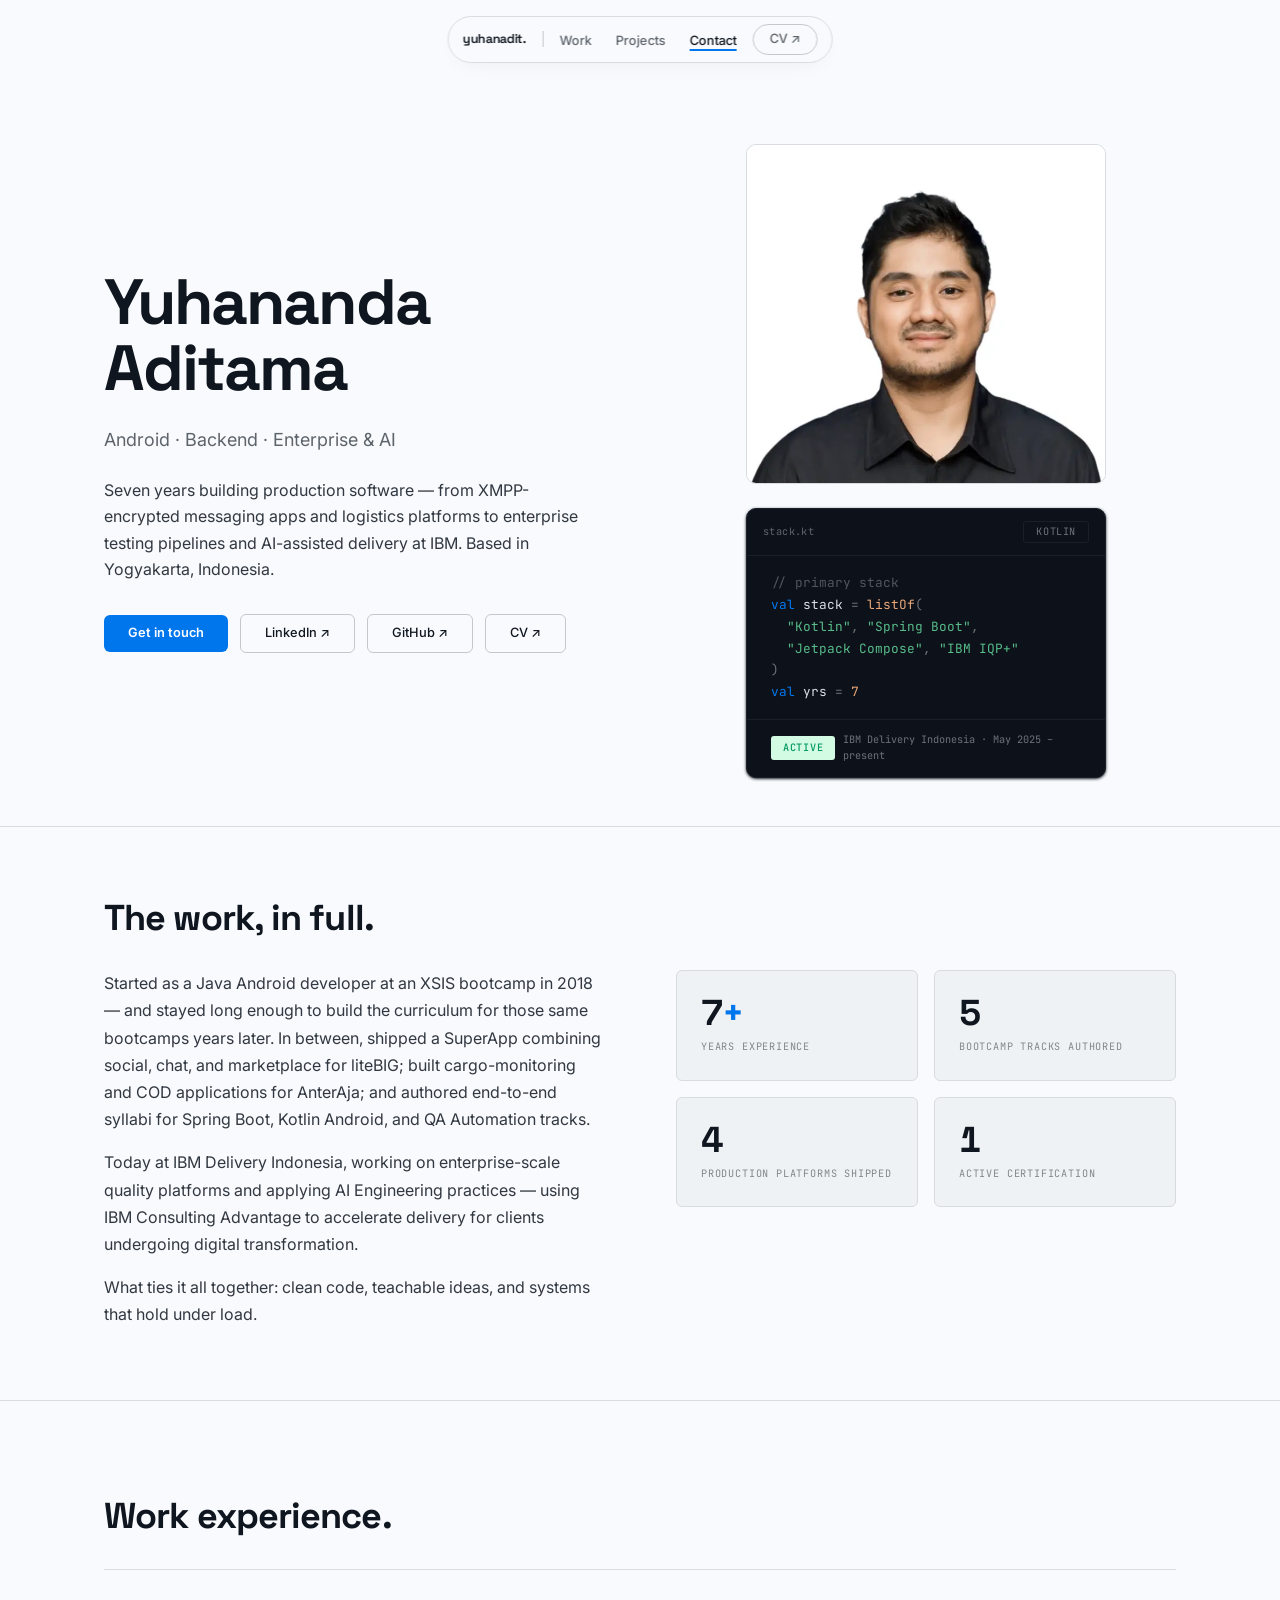
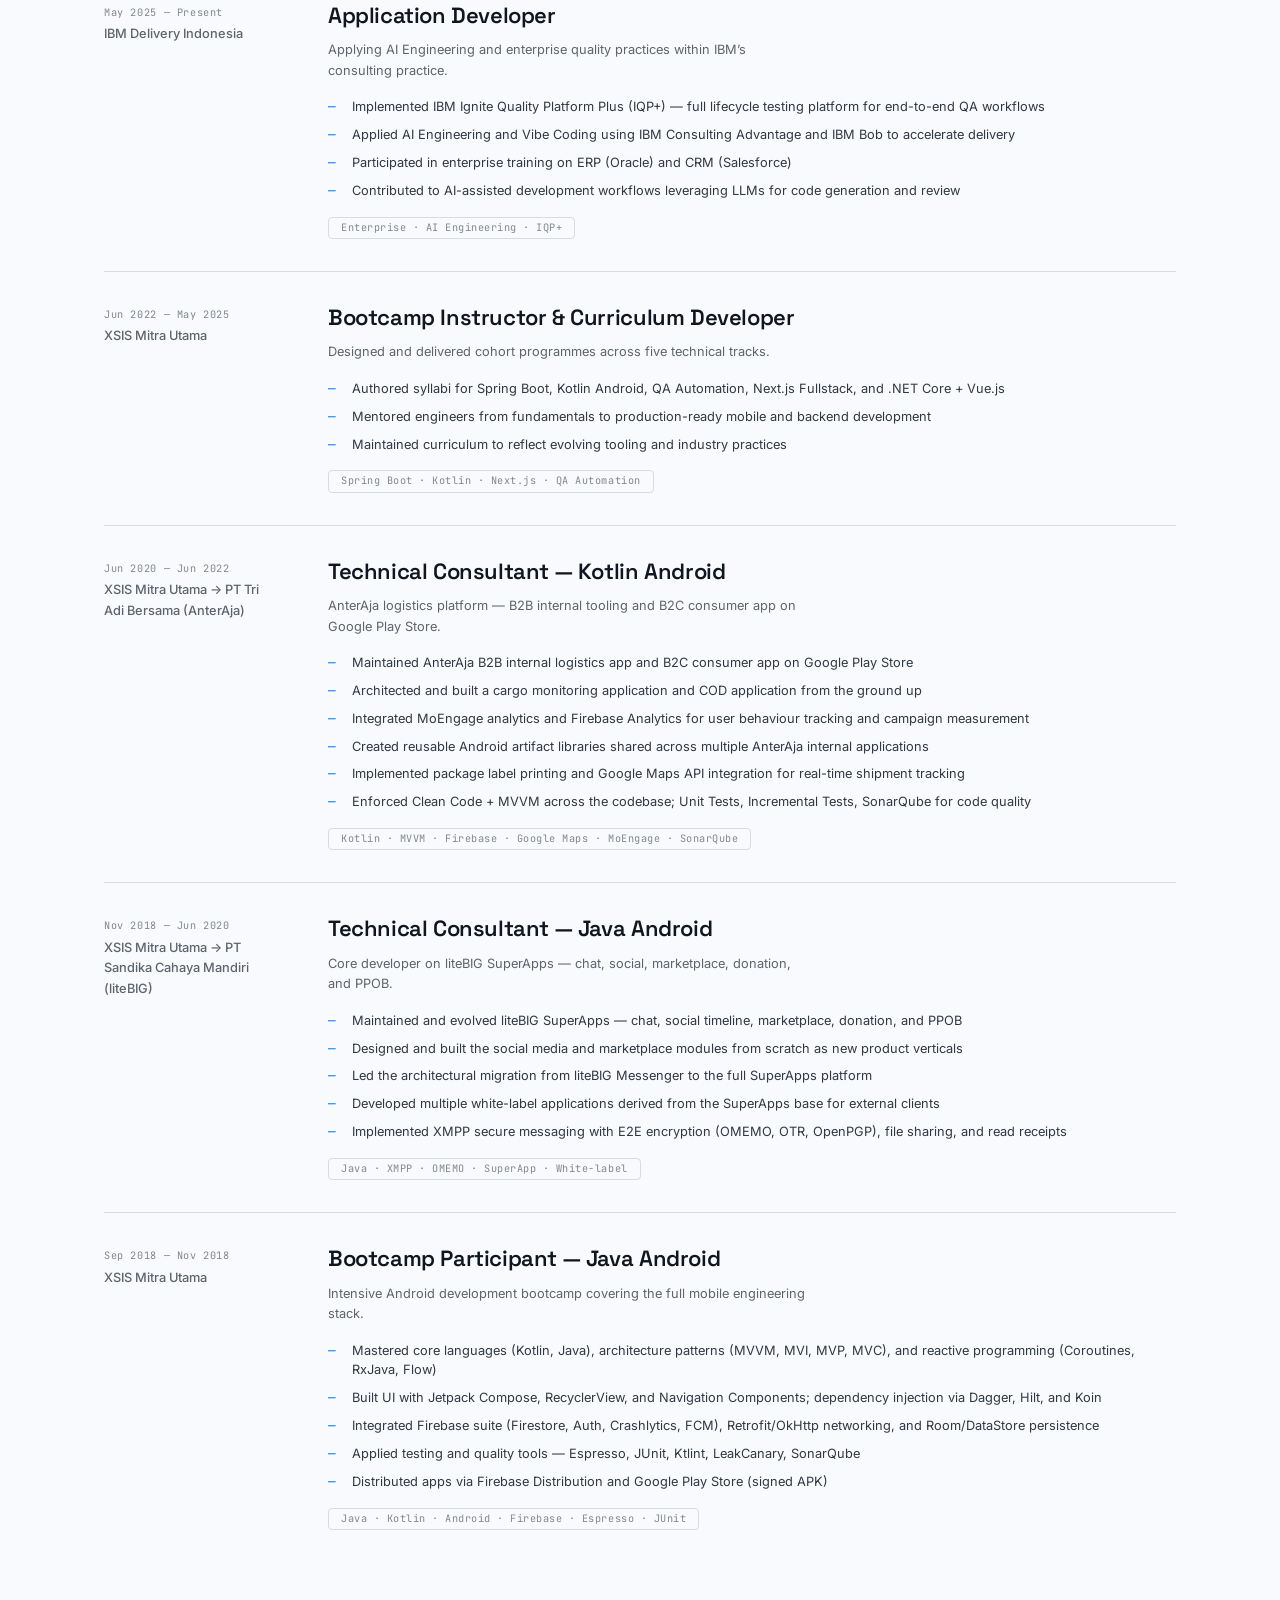
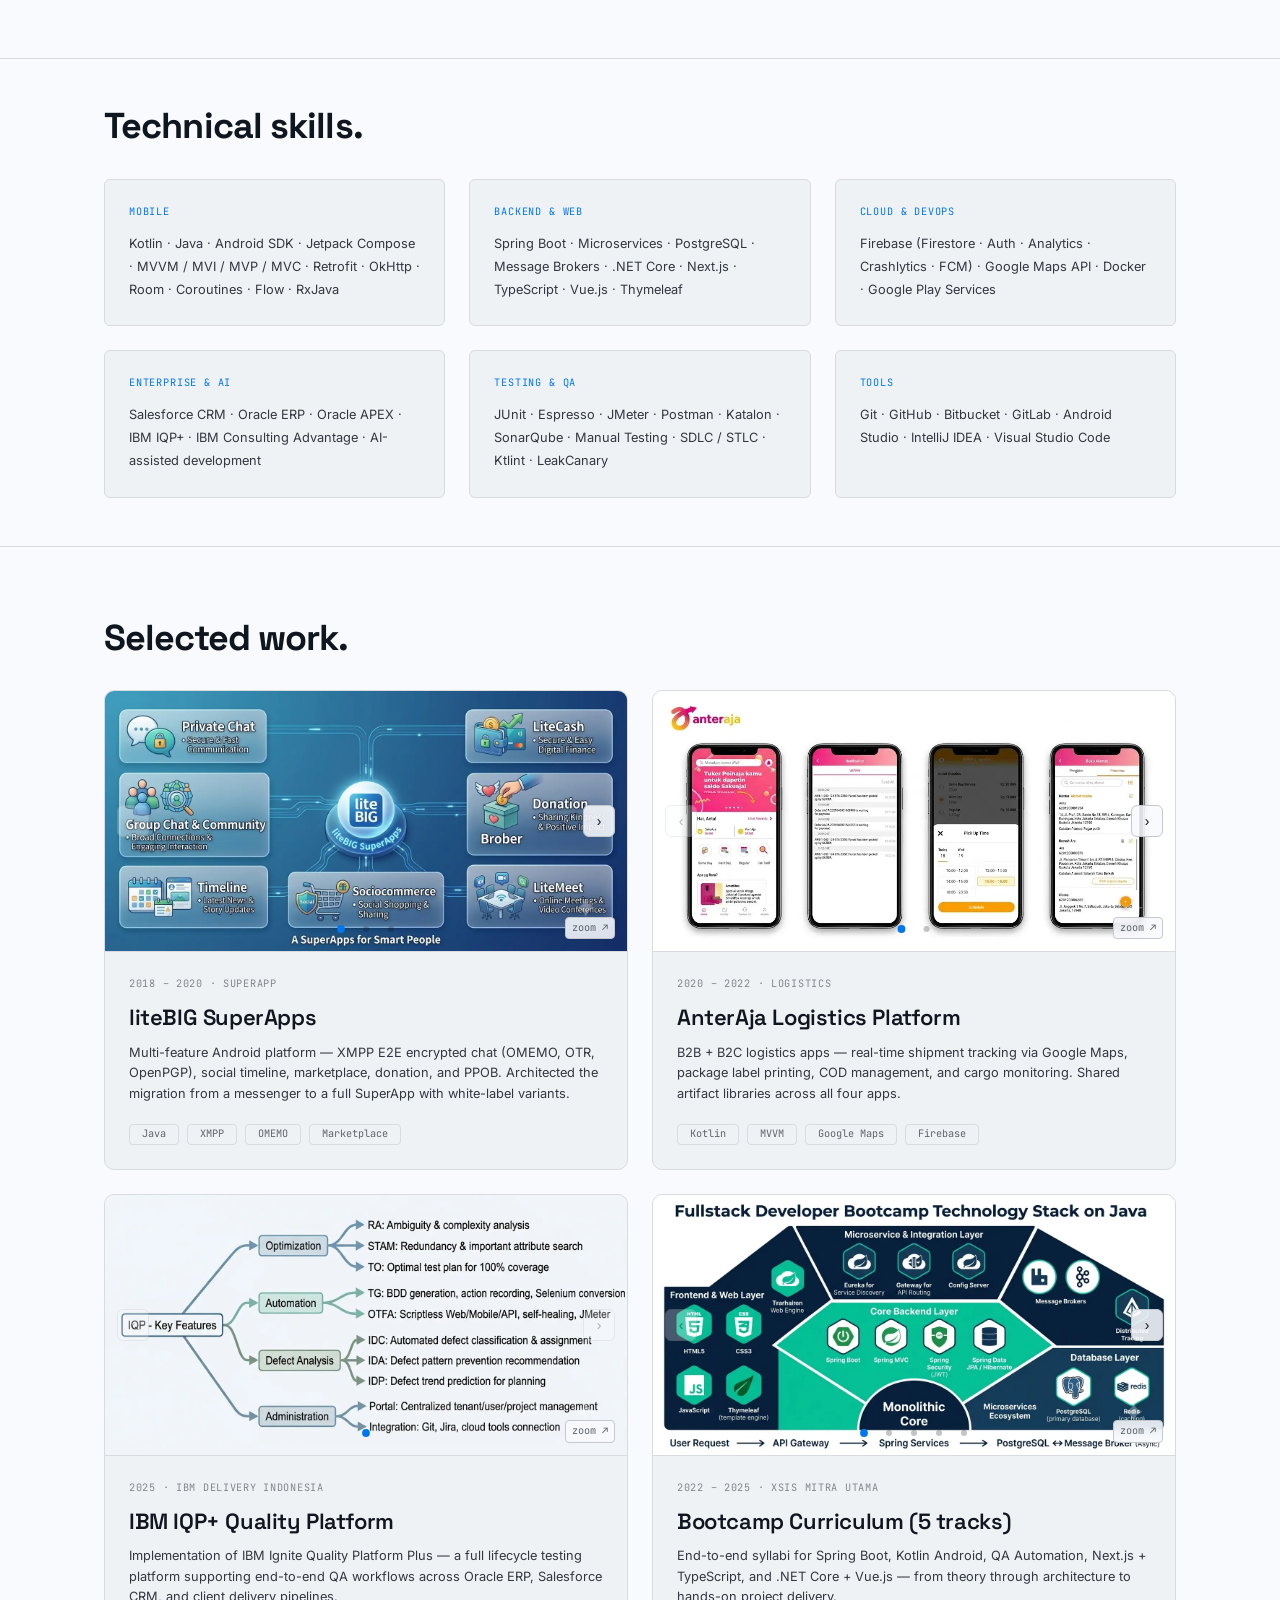
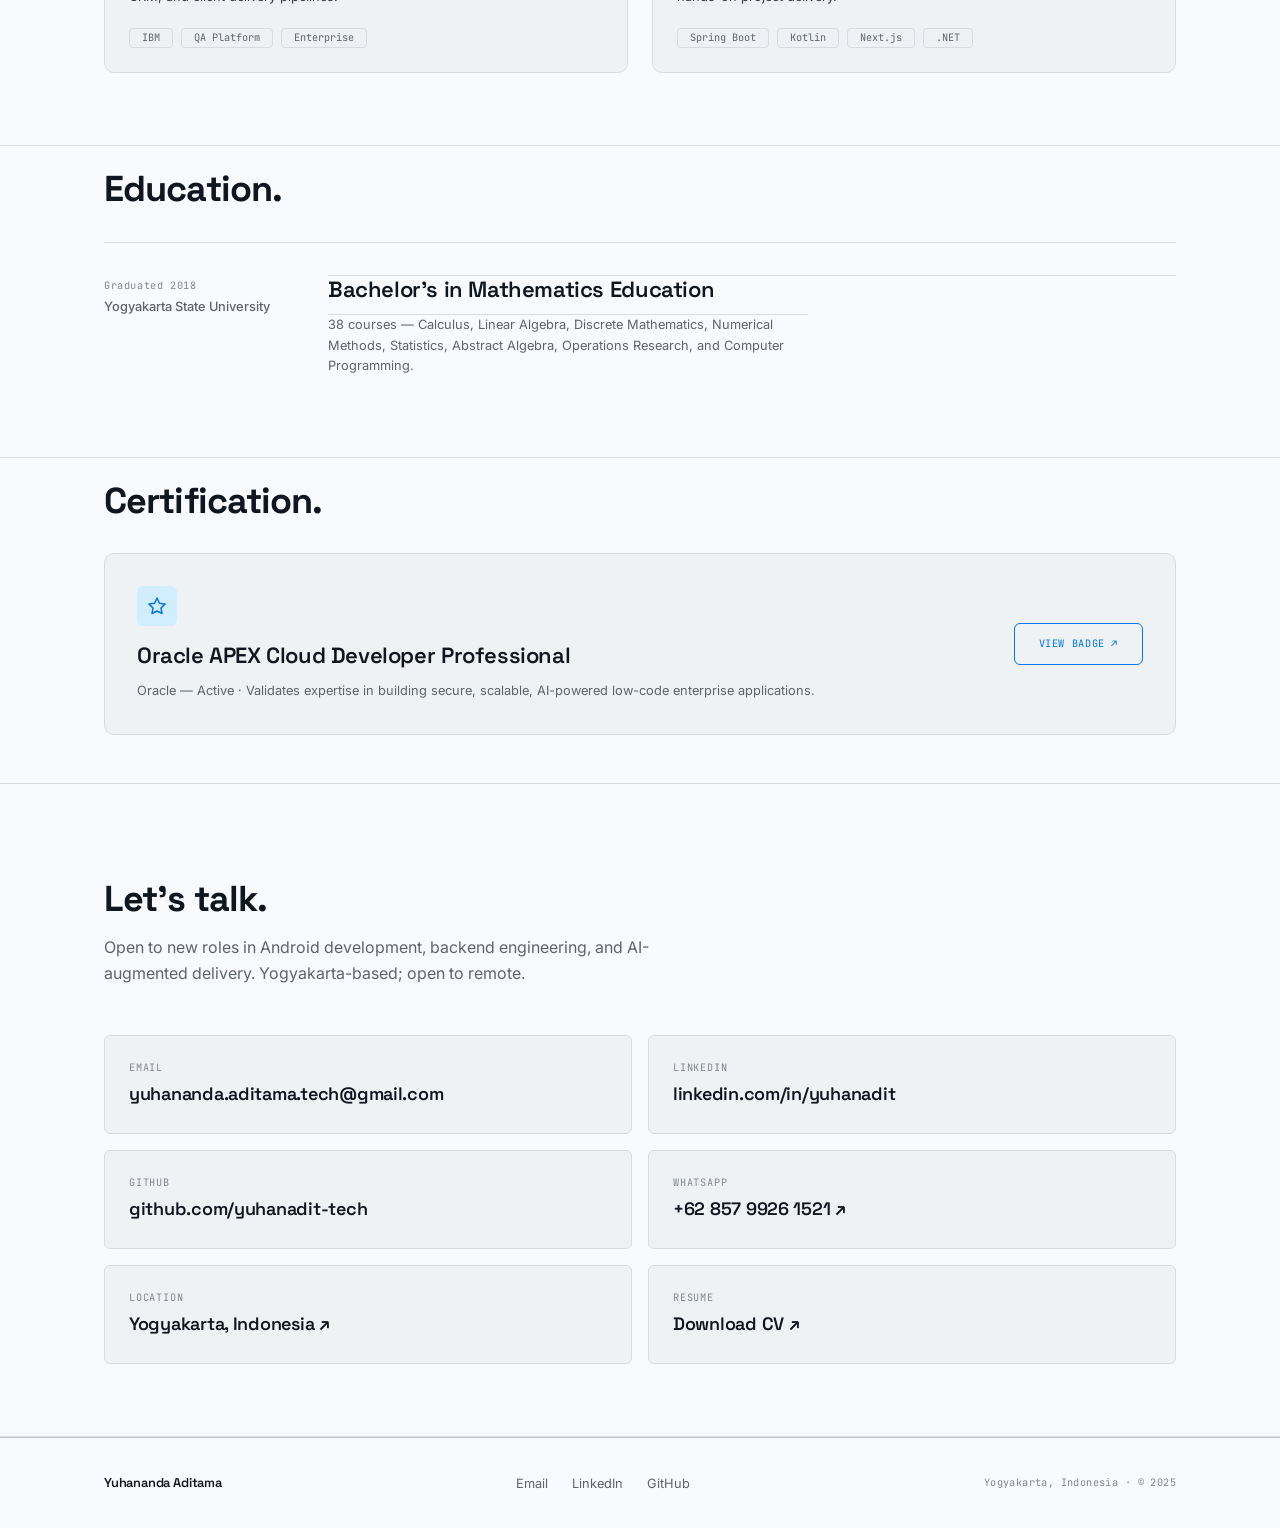
==== commit 84a5fe7d: "fix: audit fixes — minmax grids, token discipline, carousel a11y, lightbox focus trap" ====
--- a/index.html
+++ b/index.html
@@ -308,12 +308,12 @@
     }
     .hero__grid {
       display: grid;
-      grid-template-columns: 1fr;
+      grid-template-columns: minmax(0, 1fr);
       gap: var(--space-2xl);
       align-items: center;
     }
     @media (min-width: 60rem) {
-      .hero__grid { grid-template-columns: 1fr 1fr; gap: var(--space-3xl); }
+      .hero__grid { grid-template-columns: minmax(0, 1fr) minmax(0, 1fr); gap: var(--space-3xl); }
     }
 
     /* Left: identity */
@@ -410,7 +410,7 @@
       overflow: hidden;
       font-family: var(--font-mono);
       font-size: var(--text-sm);
-      box-shadow: 0 1px 3px var(--color-graphite-2);
+      box-shadow: var(--shadow-code-card);
     }
     /* Bar: filename label + language chip — no fake macOS dots */
     .code-card__bar {
@@ -431,8 +431,8 @@
       letter-spacing: 0.06em;
       text-transform: uppercase;
       border: 1px solid var(--color-graphite-2);
-      border-radius: var(--radius-sm);
-      padding: 1px 5px;
+      border-radius: var(--radius-xs);
+      padding: 2px var(--space-sm);
     }
     .code-card__body { padding: var(--space-md) var(--space-lg); line-height: 1.7; }
     .tok-comment { color: var(--color-tok-comment); }
@@ -450,13 +450,13 @@
     }
     .status-chip {
       font-family: var(--font-mono);
-      font-size: 0.65rem;
+      font-size: var(--text-xs);
       font-weight: 500;
       letter-spacing: 0.07em;
       color: var(--color-ok);
       background: var(--color-ok-bg);
-      border-radius: 3px;
-      padding: 1px 6px;
+      border-radius: var(--radius-xs);
+      padding: var(--space-2xs) var(--space-sm);
       text-transform: uppercase;
     }
     .status-msg { font-size: var(--text-xs); color: var(--color-tok-muted); }
@@ -503,10 +503,10 @@
     /* ─── ABOUT ──────────────────────────────────────────────────── */
     .about__grid {
       display: grid;
-      grid-template-columns: 1fr;
+      grid-template-columns: minmax(0, 1fr);
       gap: var(--space-2xl);
     }
-    @media (min-width: 60rem) { .about__grid { grid-template-columns: 1fr 1fr; gap: var(--space-3xl); } }
+    @media (min-width: 60rem) { .about__grid { grid-template-columns: minmax(0, 1fr) minmax(0, 1fr); gap: var(--space-3xl); } }
     .about__body {
       font-size: var(--text-base);
       line-height: 1.7;
@@ -549,13 +549,13 @@
     .timeline { list-style: none; }
     .timeline__item {
       display: grid;
-      grid-template-columns: 1fr;
+      grid-template-columns: minmax(0, 1fr);
       gap: var(--space-xs);
       padding-block: var(--space-xl);
       border-top: var(--rule);
     }
     @media (min-width: 60rem) {
-      .timeline__item { grid-template-columns: 11rem 1fr; gap: var(--space-2xl); align-items: start; }
+      .timeline__item { grid-template-columns: 11rem minmax(0, 1fr); gap: var(--space-2xl); align-items: start; }
     }
     .timeline__meta { padding-top: 3px; }
     .timeline__period {
@@ -617,11 +617,11 @@
     /* ─── SKILLS ─────────────────────────────────────────────────── */
     .skills-grid {
       display: grid;
-      grid-template-columns: 1fr;
+      grid-template-columns: minmax(0, 1fr);
       gap: var(--space-lg);
     }
-    @media (min-width: 44rem) { .skills-grid { grid-template-columns: 1fr 1fr; } }
-    @media (min-width: 80rem) { .skills-grid { grid-template-columns: 1fr 1fr 1fr; } }
+    @media (min-width: 44rem) { .skills-grid { grid-template-columns: minmax(0, 1fr) minmax(0, 1fr); } }
+    @media (min-width: 80rem) { .skills-grid { grid-template-columns: minmax(0, 1fr) minmax(0, 1fr) minmax(0, 1fr); } }
     .skill-card {
       border: var(--rule);
       border-radius: var(--radius-md);
@@ -645,10 +645,10 @@
     /* ─── PROJECTS ───────────────────────────────────────────────── */
     .project-grid {
       display: grid;
-      grid-template-columns: 1fr;
+      grid-template-columns: minmax(0, 1fr);
       gap: var(--space-lg);
     }
-    @media (min-width: 60rem) { .project-grid { grid-template-columns: 1fr 1fr; } }
+    @media (min-width: 60rem) { .project-grid { grid-template-columns: minmax(0, 1fr) minmax(0, 1fr); } }
     .project-card {
       border: var(--rule);
       border-radius: var(--radius-lg);
@@ -863,14 +863,14 @@
     /* ─── CERTIFICATION ──────────────────────────────────────────── */
     .cert-card {
       display: grid;
-      grid-template-columns: 1fr;
+      grid-template-columns: minmax(0, 1fr);
       gap: var(--space-lg);
       padding: var(--space-xl);
       border: var(--rule);
       border-radius: var(--radius-lg);
       background: var(--color-paper-2);
     }
-    @media (min-width: 56rem) { .cert-card { grid-template-columns: 1fr auto; align-items: center; } }
+    @media (min-width: 56rem) { .cert-card { grid-template-columns: minmax(0, 1fr) auto; align-items: center; } }
     .cert-card__icon {
       width: 40px; height: 40px;
       border-radius: var(--radius-md);
@@ -907,10 +907,10 @@
     /* ─── CONTACT ────────────────────────────────────────────────── */
     .contact-grid {
       display: grid;
-      grid-template-columns: 1fr;
+      grid-template-columns: minmax(0, 1fr);
       gap: var(--space-md);
     }
-    @media (min-width: 44rem) { .contact-grid { grid-template-columns: 1fr 1fr; } }
+    @media (min-width: 44rem) { .contact-grid { grid-template-columns: minmax(0, 1fr) minmax(0, 1fr); } }
     .contact-item {
       display: flex;
       flex-direction: column;
@@ -995,10 +995,12 @@
       cursor: pointer;
       opacity: 0;
       transform: translateY(8px);
+      /* show/hide uses dur-short; hover colour uses dur-micro */
       transition: opacity var(--dur-short) var(--ease-out),
                   transform var(--dur-short) var(--ease-out),
                   background var(--dur-micro) var(--ease-out),
-                  border-color var(--dur-micro) var(--ease-out);
+                  border-color var(--dur-micro) var(--ease-out),
+                  color var(--dur-micro) var(--ease-out);
       pointer-events: none;
     }
     .scroll-top.is-visible {
@@ -1007,13 +1009,21 @@
       pointer-events: auto;
     }
     .scroll-top:hover { background: var(--color-paper-2); border-color: var(--color-accent); color: var(--color-accent); }
-    .scroll-top:active { transform: translateY(1px); }
+    /* Override transform duration for press — snappy, independent of show/hide */
+    .scroll-top.is-visible:active {
+      transform: translateY(1px);
+      transition: transform 80ms var(--ease-out),
+                  background var(--dur-micro) var(--ease-out),
+                  border-color var(--dur-micro) var(--ease-out),
+                  color var(--dur-micro) var(--ease-out);
+    }
     .scroll-top:focus-visible { outline: 2px solid var(--color-focus); outline-offset: 3px; }
     @media (max-width: 44rem) {
       .scroll-top { bottom: var(--space-lg); right: var(--space-lg); }
     }
     @media (prefers-reduced-motion: reduce) {
       .scroll-top { transition: opacity var(--dur-micro) var(--ease-out); }
+      .carousel__track { transition: none; }
     }
   </style>
 </head>
@@ -1069,6 +1079,7 @@
                 alt="Yuhananda Aditama"
                 width="380" height="507"
                 fetchpriority="high"
+                loading="eager"
               >
             </div>
             <!-- Code card — stack snapshot -->
@@ -1456,7 +1467,7 @@
   <button class="scroll-top" id="scroll-top" aria-label="Scroll to top">↑</button>
 
   <!-- Lightbox overlay — shared across all carousels -->
-  <div class="lightbox" id="lightbox" role="dialog" aria-modal="true" aria-label="Image viewer">
+  <div class="lightbox" id="lightbox" role="dialog" aria-modal="true" aria-label="Image viewer" tabindex="-1">
     <button class="lightbox__close" id="lightbox-close" aria-label="Close">&#215;</button>
     <img class="lightbox__img" id="lightbox-img" src="" alt="">
   </div>
@@ -1551,6 +1562,13 @@
       var lightboxImg = document.getElementById('lightbox-img');
       var lightboxClose = document.getElementById('lightbox-close');
 
+      /* Focusable elements inside the lightbox (in DOM order) */
+      function getLightboxFocusable() {
+        return Array.from(lightbox.querySelectorAll(
+          'button, [href], input, select, textarea, [tabindex]:not([tabindex="-1"])'
+        )).filter(function(el) { return !el.disabled && el.offsetParent !== null; });
+      }
+
       function openLightbox(src, alt) {
         lightboxImg.src = src;
         lightboxImg.alt = alt;
@@ -1567,6 +1585,20 @@
         document.body.style.paddingRight = '';
         lightboxImg.src = '';
       }
+
+      /* Focus trap — keep Tab / Shift+Tab inside the lightbox when open */
+      lightbox.addEventListener('keydown', function(e) {
+        if (!lightbox.classList.contains('is-open') || e.key !== 'Tab') return;
+        var focusable = getLightboxFocusable();
+        if (focusable.length === 0) { e.preventDefault(); return; }
+        var first = focusable[0];
+        var last  = focusable[focusable.length - 1];
+        if (e.shiftKey) {
+          if (document.activeElement === first) { e.preventDefault(); last.focus(); }
+        } else {
+          if (document.activeElement === last)  { e.preventDefault(); first.focus(); }
+        }
+      });
       lightboxClose.addEventListener('click', closeLightbox);
       lightbox.addEventListener('click', function(e) {
         if (e.target === lightbox) closeLightbox();
--- a/tokens.css
+++ b/tokens.css
@@ -83,6 +83,7 @@
   --dur-stagger:        100ms;
 
   /* ─── Radii — "drawn with a ruler" ──────────────────────────── */
+  --radius-xs:          3px;
   --radius-sm:          4px;
   --radius-md:          6px;
   --radius-lg:          10px;
@@ -99,4 +100,7 @@
   /* ─── Rules ──────────────────────────────────────────────────── */
   --rule:               1px solid var(--color-rule);
   --rule-strong:        1px solid var(--color-rule-2);
+
+  /* ─── Shadows ────────────────────────────────────────────────── */
+  --shadow-code-card:   0 1px 3px var(--color-graphite-2);
 }
